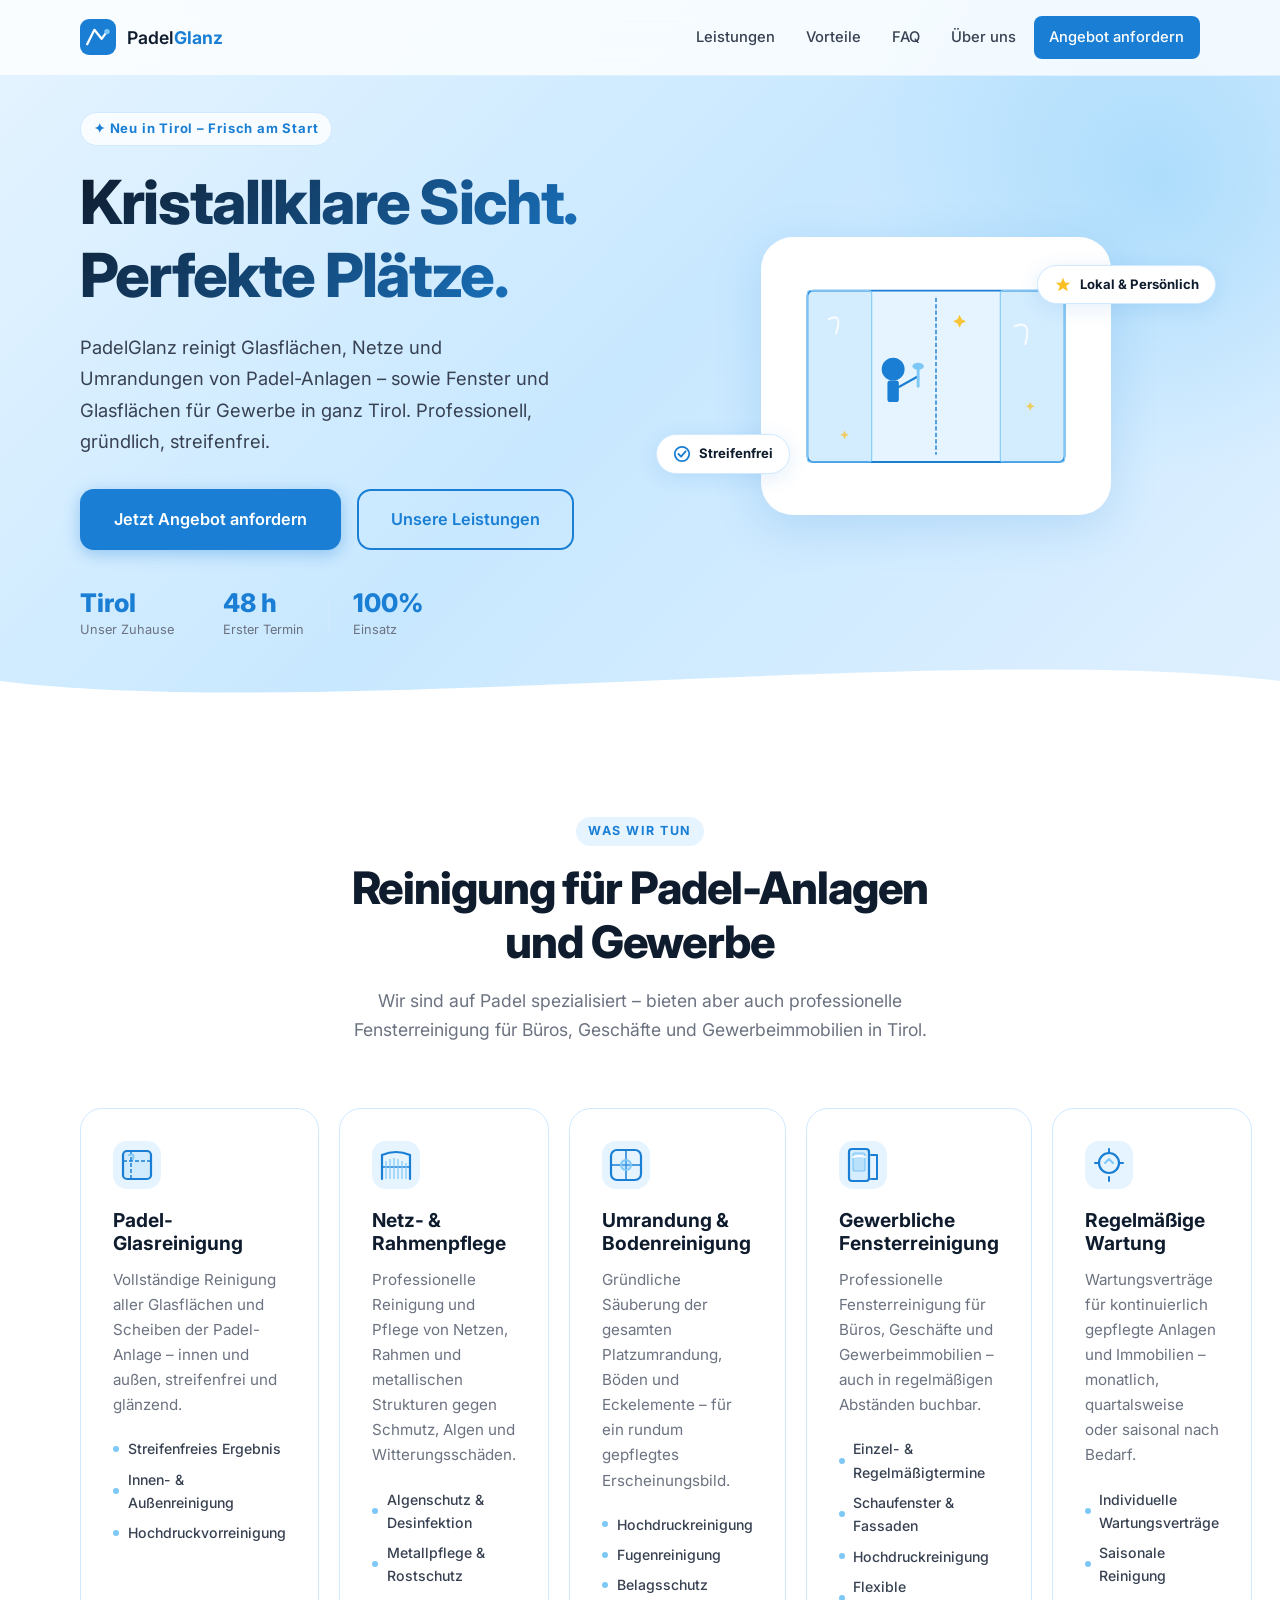
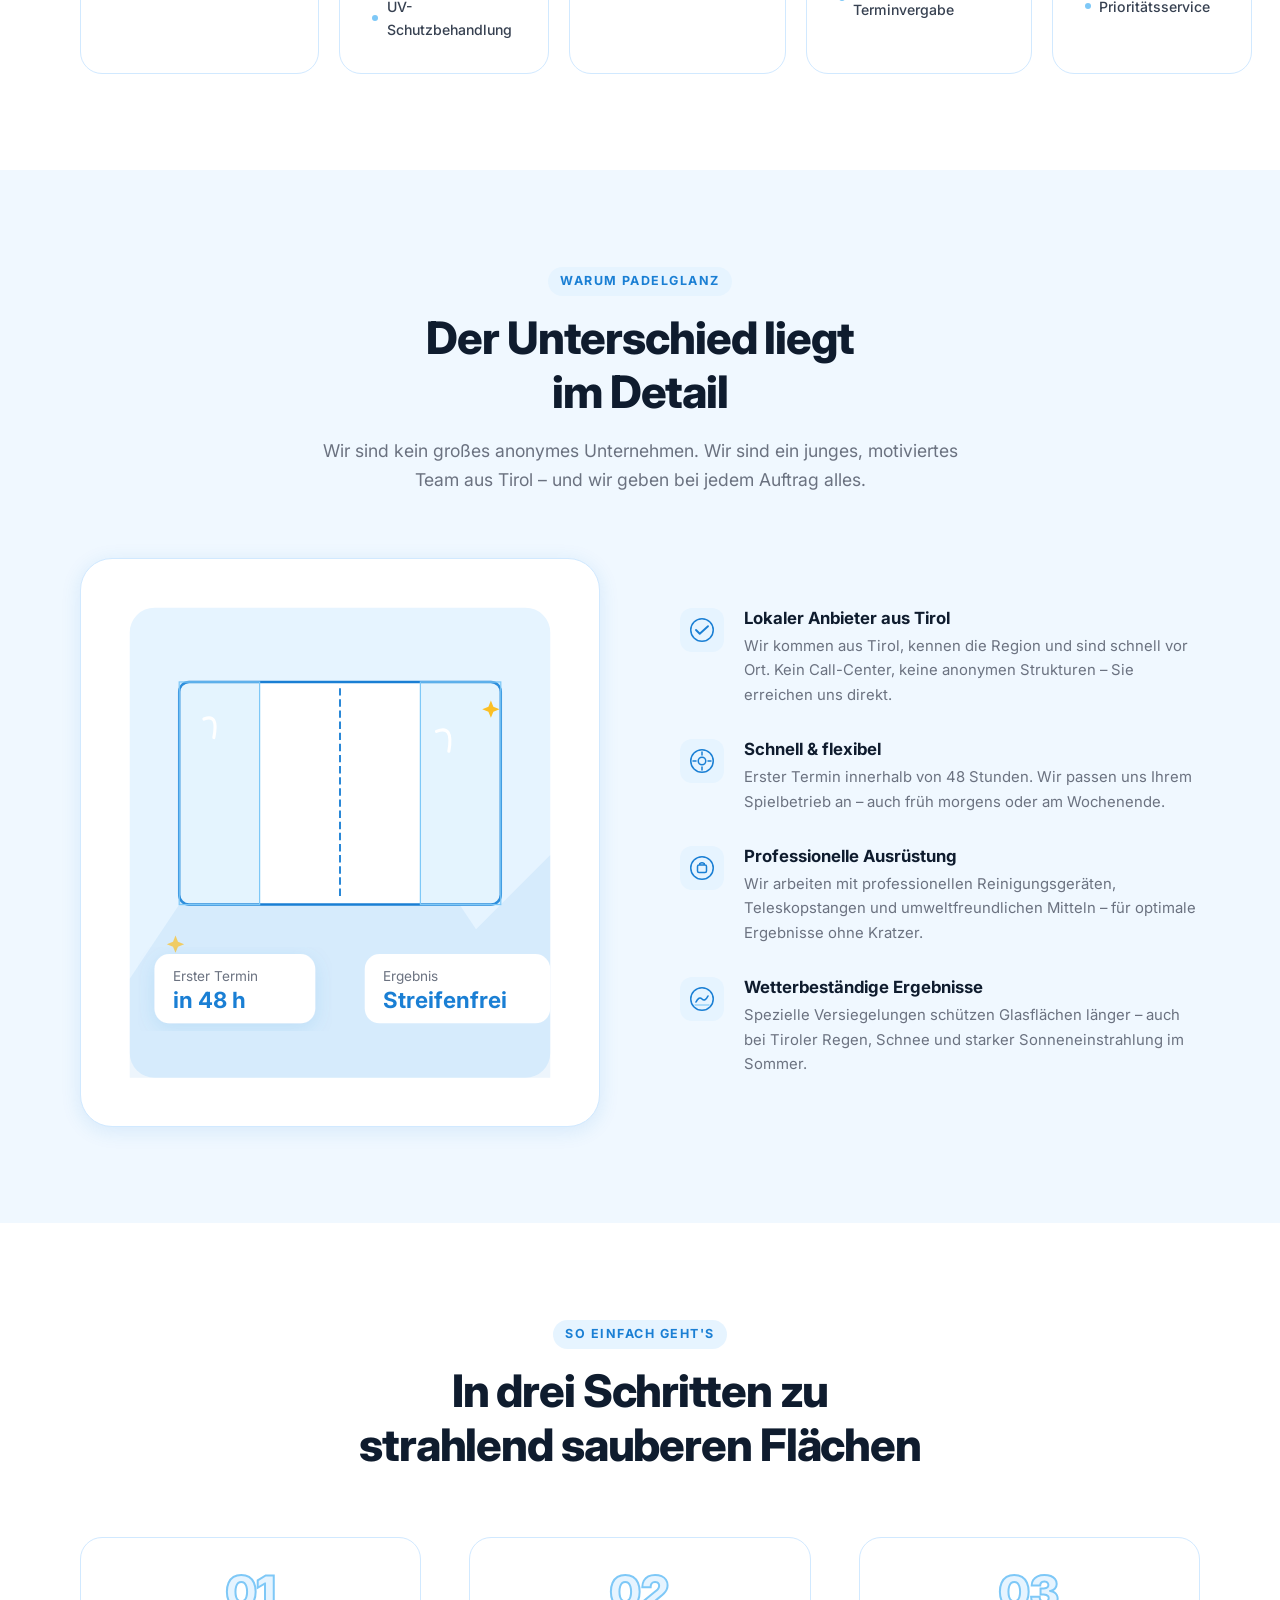
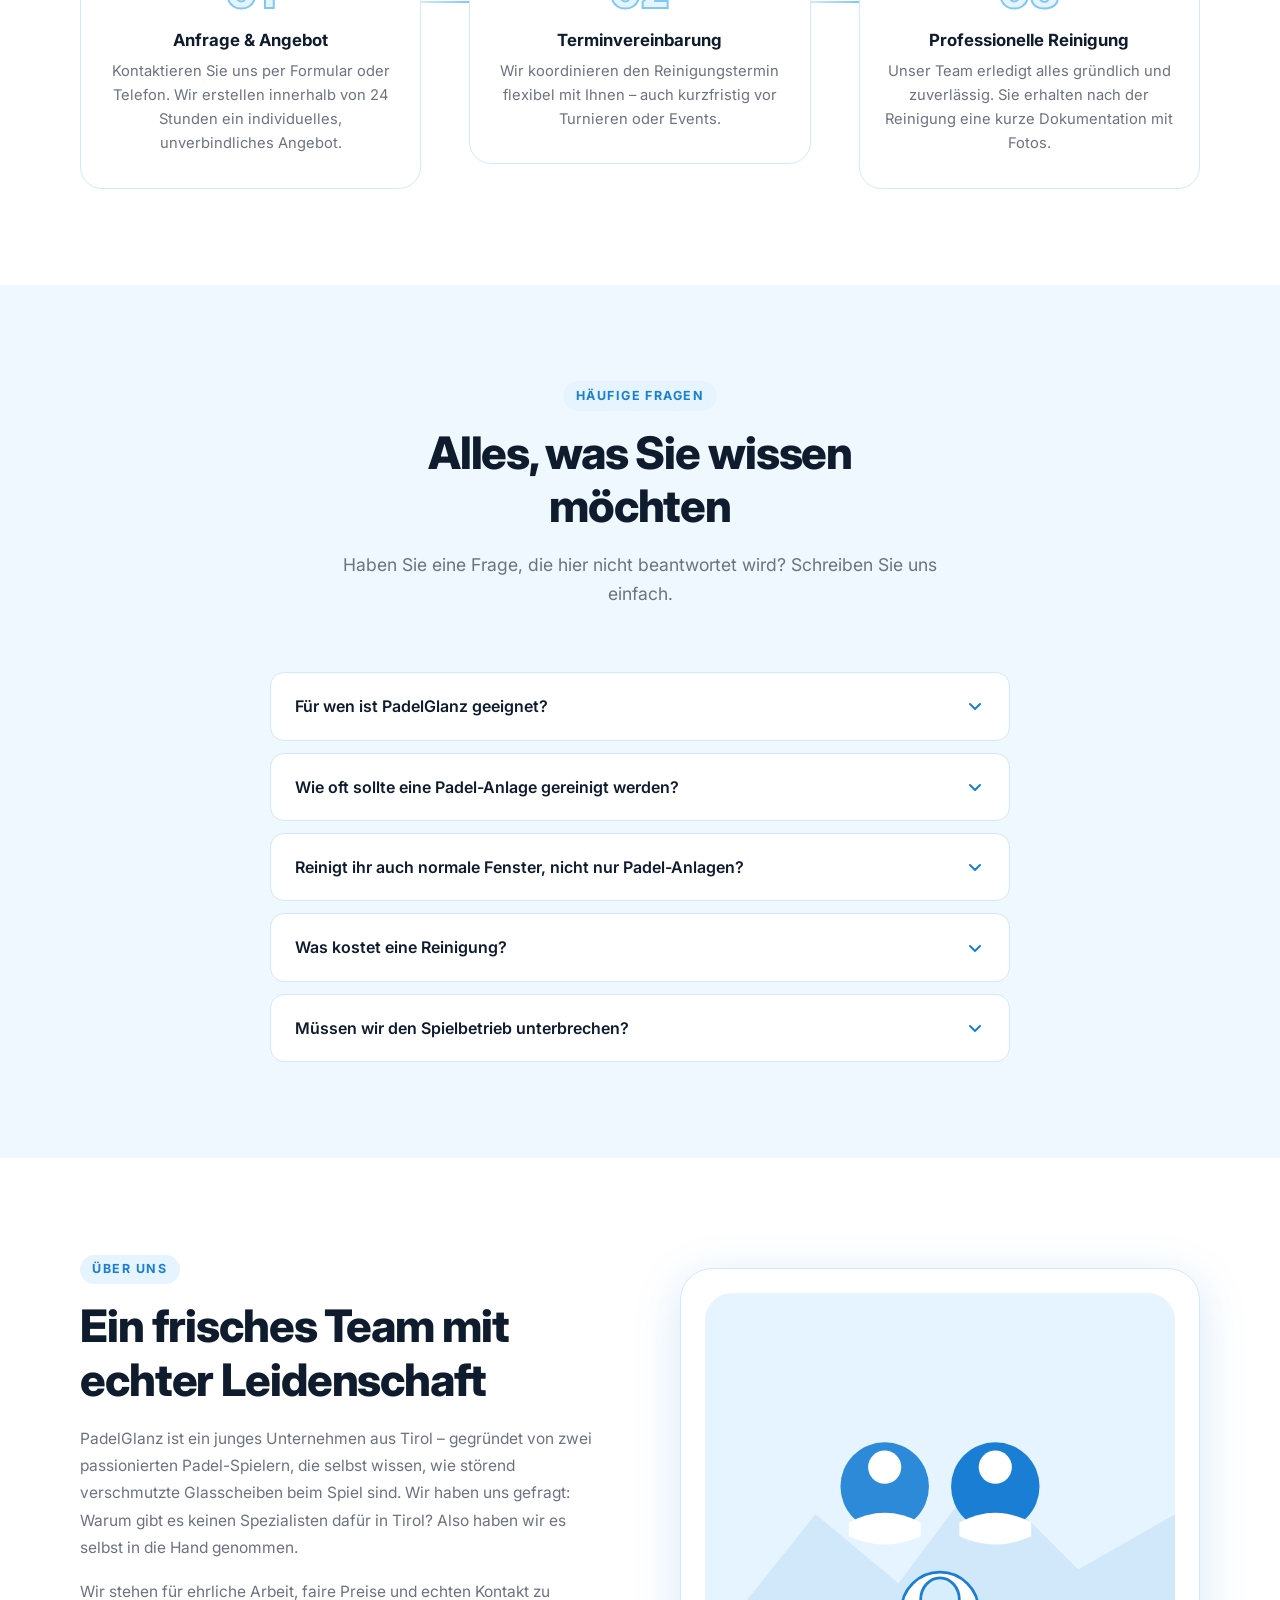
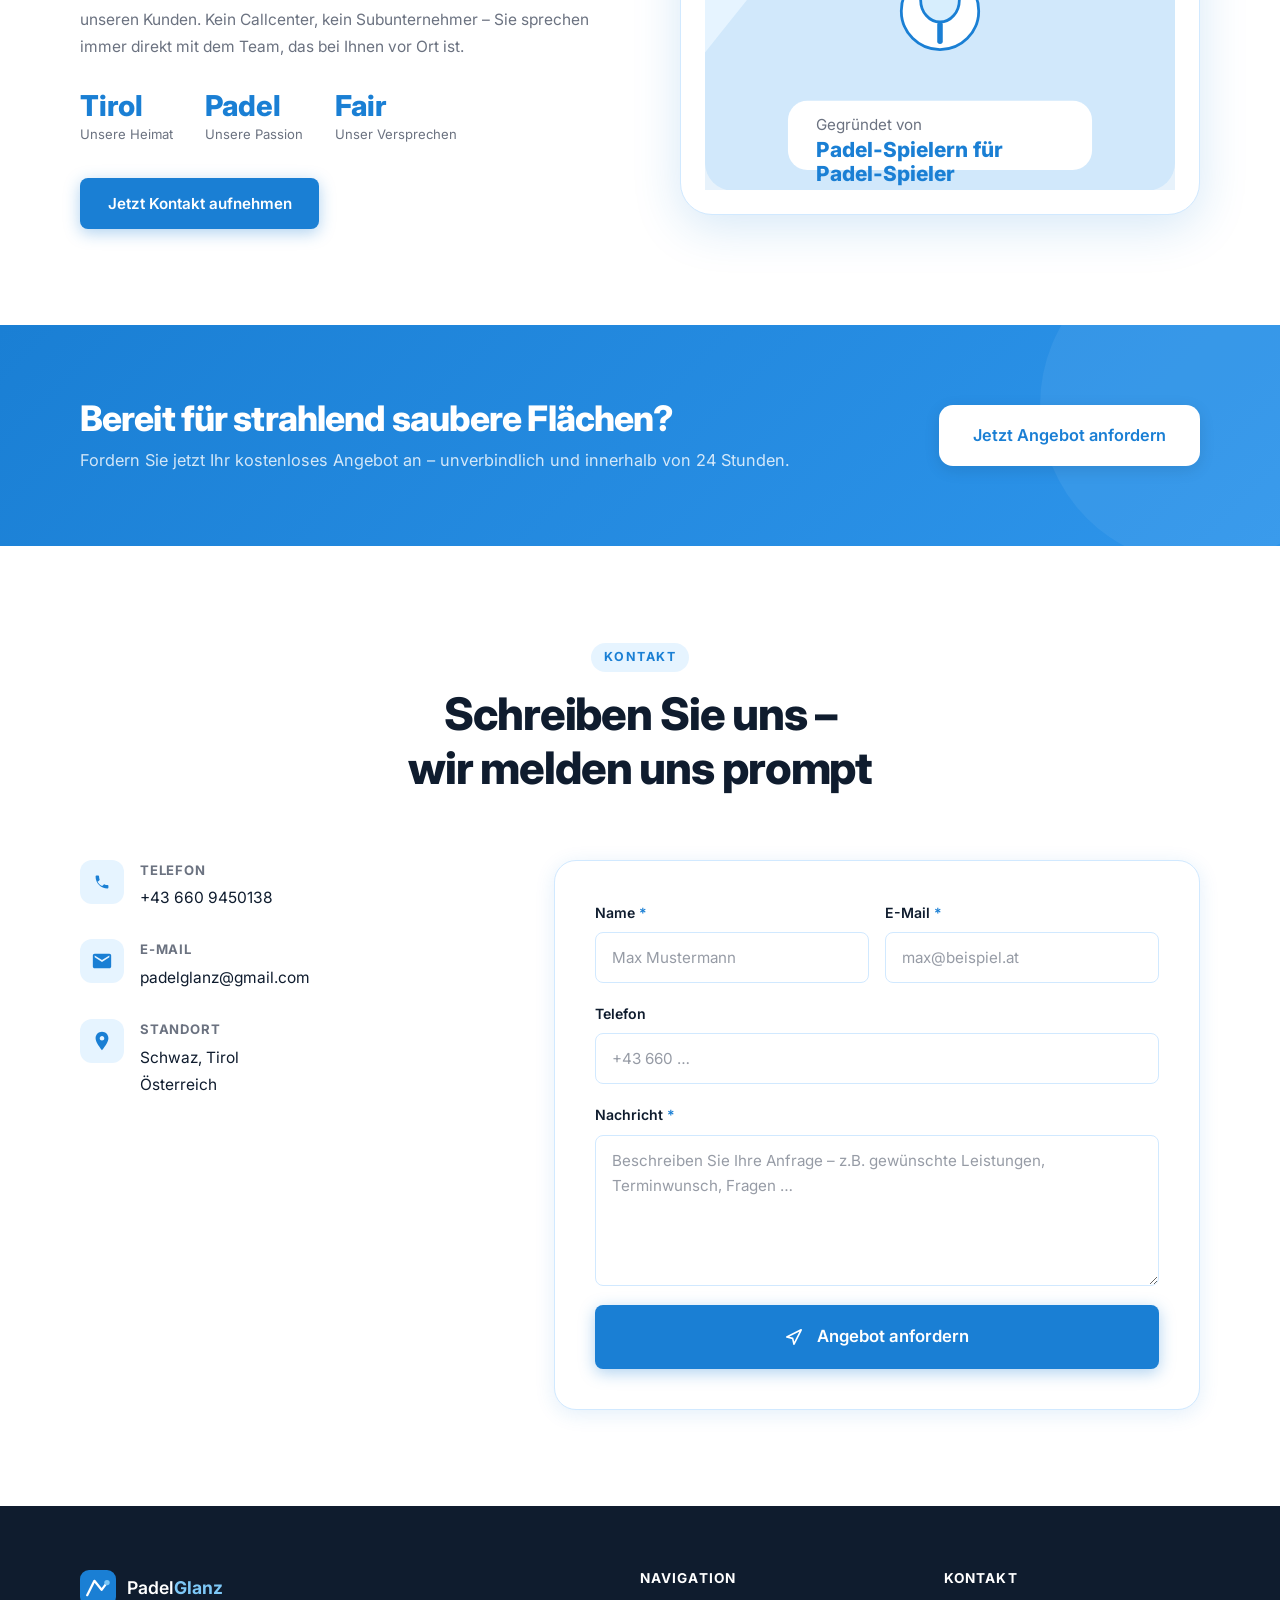
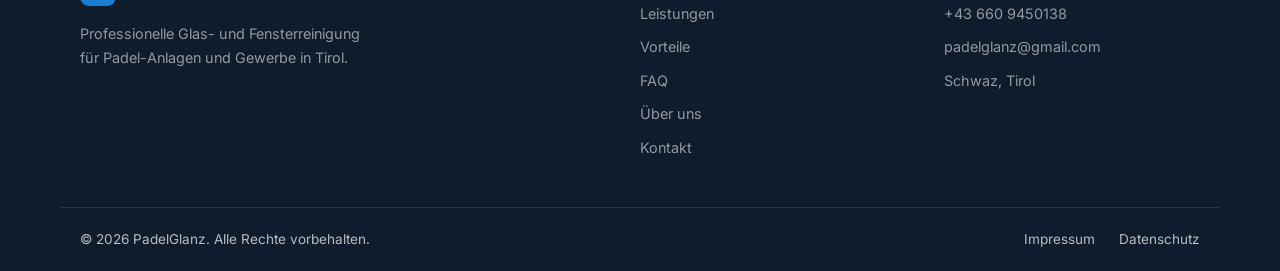
==== index.html @ 4073ceb9 "Initial commit: PadelGlanz Tirol landing page HTML, CSS and JS for the full landing page including F" ====
<!DOCTYPE html>
<html lang="de">
<head>
  <meta charset="UTF-8" />
  <meta name="viewport" content="width=device-width, initial-scale=1.0" />
  <meta name="description" content="PadelGlanz – professionelle Glas- und Fensterreinigung für Padel-Anlagen und Gewerbeimmobilien in Tirol. Schnell, gründlich, streifenfrei. Jetzt kostenloses Angebot anfordern." />
  <meta name="keywords" content="Fensterreinigung, Padel, Tirol, Glasreinigung, Padelplatz, Reinigung Innsbruck, Glasflächen" />
  <meta property="og:title" content="PadelGlanz – Glas- & Fensterreinigung für Padel-Anlagen in Tirol" />
  <meta property="og:description" content="Spezialisierte Glas- und Fensterreinigung für Padel-Anlagen und Gewerbeimmobilien in Tirol." />
  <meta property="og:type" content="website" />
  <title>PadelGlanz – Glas- & Fensterreinigung für Padel-Anlagen in Tirol</title>
  <link rel="stylesheet" href="styles.css" />
  <link rel="preconnect" href="https://fonts.googleapis.com" />
  <link rel="preconnect" href="https://fonts.gstatic.com" crossorigin />
  <style>
    @import url('https://fonts.googleapis.com/css2?family=Inter:wght@300;400;500;600;700;800&display=swap');
  </style>
</head>
<body>

  <!-- ===================== NAVIGATION ===================== -->
  <header class="navbar" id="navbar">
    <div class="container nav-inner">
      <a href="#hero" class="logo">
        <svg class="logo-icon" viewBox="0 0 40 40" fill="none" xmlns="http://www.w3.org/2000/svg" aria-hidden="true">
          <rect width="40" height="40" rx="10" fill="#1a7fd4"/>
          <path d="M8 28 L16 12 L24 22 L30 14" stroke="white" stroke-width="2.5" stroke-linecap="round" stroke-linejoin="round"/>
          <circle cx="30" cy="14" r="3" fill="#7ec8f7"/>
        </svg>
        <span>Padel<strong>Glanz</strong></span>
      </a>
      <nav class="nav-links" id="nav-links" aria-label="Hauptnavigation">
        <a href="#leistungen">Leistungen</a>
        <a href="#vorteile">Vorteile</a>
        <a href="#faq">FAQ</a>
        <a href="#ueber-uns">Über uns</a>
        <a href="#kontakt" class="btn btn-nav">Angebot anfordern</a>
      </nav>
      <button class="hamburger" id="hamburger" aria-label="Menü öffnen" aria-expanded="false">
        <span></span><span></span><span></span>
      </button>
    </div>
  </header>

  <main>

    <!-- ===================== HERO ===================== -->
    <section class="hero" id="hero">
      <div class="hero-bg-shape"></div>
      <div class="container hero-inner">
        <div class="hero-content reveal">
          <span class="badge">✦ Neu in Tirol – Frisch am Start</span>
          <h1>Kristallklare Sicht.<br/>Perfekte Plätze.</h1>
          <p class="hero-sub">
            PadelGlanz reinigt Glasflächen, Netze und Umrandungen von Padel-Anlagen –
            sowie Fenster und Glasflächen für Gewerbe in ganz Tirol.
            Professionell, gründlich, streifenfrei.
          </p>
          <div class="hero-ctas">
            <a href="#kontakt" class="btn btn-primary btn-lg">Jetzt Angebot anfordern</a>
            <a href="#leistungen" class="btn btn-ghost btn-lg">Unsere Leistungen</a>
          </div>
          <div class="hero-stats">
            <div class="stat">
              <strong>Tirol</strong>
              <span>Unser Zuhause</span>
            </div>
            <div class="stat-divider"></div>
            <div class="stat">
              <strong>48 h</strong>
              <span>Erster Termin</span>
            </div>
            <div class="stat-divider"></div>
            <div class="stat">
              <strong>100%</strong>
              <span>Einsatz</span>
            </div>
          </div>
        </div>
        <div class="hero-visual reveal reveal-right">
          <div class="hero-card">
            <div class="hero-card-inner">
              <svg viewBox="0 0 420 320" fill="none" xmlns="http://www.w3.org/2000/svg" class="hero-illustration" aria-hidden="true">
                <!-- Court outline -->
                <rect x="30" y="40" width="360" height="240" rx="8" fill="#e6f4ff" stroke="#1a7fd4" stroke-width="2.5"/>
                <!-- Glass panels -->
                <rect x="30" y="40" width="90" height="240" rx="4" fill="rgba(122,200,247,0.18)" stroke="#7ec8f7" stroke-width="1.5"/>
                <rect x="300" y="40" width="90" height="240" rx="4" fill="rgba(122,200,247,0.18)" stroke="#7ec8f7" stroke-width="1.5"/>
                <!-- Net -->
                <line x1="210" y1="50" x2="210" y2="270" stroke="#1a7fd4" stroke-width="2" stroke-dasharray="6 3"/>
                <!-- Shine effects -->
                <path d="M60 80 Q80 70 70 100" stroke="white" stroke-width="3" stroke-linecap="round" opacity="0.8"/>
                <path d="M320 90 Q345 80 335 115" stroke="white" stroke-width="3" stroke-linecap="round" opacity="0.8"/>
                <!-- Cleaner figure -->
                <circle cx="150" cy="150" r="16" fill="#1a7fd4"/>
                <rect x="142" y="166" width="16" height="30" rx="4" fill="#1a7fd4"/>
                <line x1="158" y1="175" x2="185" y2="160" stroke="#1a7fd4" stroke-width="3" stroke-linecap="round"/>
                <rect x="183" y="148" width="4" height="28" rx="2" fill="#7ec8f7"/>
                <ellipse cx="185" cy="146" rx="8" ry="5" fill="#7ec8f7"/>
                <!-- Sparkles -->
                <path d="M240 80 L243 74 L246 80 L252 83 L246 86 L243 92 L240 86 L234 83 Z" fill="#fbbf24" opacity="0.9"/>
                <path d="M340 200 L342 196 L344 200 L348 202 L344 204 L342 208 L340 204 L336 202 Z" fill="#fbbf24" opacity="0.7"/>
                <path d="M80 240 L82 236 L84 240 L88 242 L84 244 L82 248 L80 244 L76 242 Z" fill="#fbbf24" opacity="0.7"/>
              </svg>
            </div>
          </div>
          <div class="floating-badge fb-1">
            <svg viewBox="0 0 20 20" fill="none" aria-hidden="true"><path d="M10 2L12.4 7.5H18L13.5 11L15.5 17L10 13.5L4.5 17L6.5 11L2 7.5H7.6L10 2Z" fill="#fbbf24"/></svg>
            <span>Lokal &amp; Persönlich</span>
          </div>
          <div class="floating-badge fb-2">
            <svg viewBox="0 0 20 20" fill="none" aria-hidden="true"><circle cx="10" cy="10" r="8" stroke="#1a7fd4" stroke-width="2"/><path d="M6 10L9 13L14 7" stroke="#1a7fd4" stroke-width="2" stroke-linecap="round" stroke-linejoin="round"/></svg>
            <span>Streifenfrei</span>
          </div>
        </div>
      </div>
      <div class="hero-wave">
        <svg viewBox="0 0 1440 80" fill="none" preserveAspectRatio="none" xmlns="http://www.w3.org/2000/svg" aria-hidden="true">
          <path d="M0,40 C360,80 1080,0 1440,40 L1440,80 L0,80 Z" fill="white"/>
        </svg>
      </div>
    </section>

    <!-- ===================== LEISTUNGEN ===================== -->
    <section class="section" id="leistungen">
      <div class="container">
        <div class="section-header reveal">
          <span class="section-tag">Was wir tun</span>
          <h2>Reinigung für Padel-Anlagen<br/>und Gewerbe</h2>
          <p>Wir sind auf Padel spezialisiert – bieten aber auch professionelle
          Fensterreinigung für Büros, Geschäfte und Gewerbeimmobilien in Tirol.</p>
        </div>
        <div class="services-grid">

          <div class="service-card reveal">
            <div class="service-icon">
              <svg viewBox="0 0 48 48" fill="none" xmlns="http://www.w3.org/2000/svg" aria-hidden="true">
                <rect width="48" height="48" rx="14" fill="#e6f4ff"/>
                <rect x="10" y="10" width="28" height="28" rx="4" stroke="#1a7fd4" stroke-width="2.2" fill="rgba(122,200,247,0.2)"/>
                <path d="M10 20 L38 20" stroke="#1a7fd4" stroke-width="1.5" stroke-dasharray="4 2"/>
                <path d="M18 10 L18 38" stroke="#1a7fd4" stroke-width="1.5" stroke-dasharray="4 2"/>
                <path d="M16 14 Q22 12 20 18" stroke="#7ec8f7" stroke-width="2" stroke-linecap="round"/>
              </svg>
            </div>
            <h3>Padel-Glasreinigung</h3>
            <p>Vollständige Reinigung aller Glasflächen und Scheiben der Padel-Anlage –
            innen und außen, streifenfrei und glänzend.</p>
            <ul class="service-features">
              <li>Streifenfreies Ergebnis</li>
              <li>Innen- &amp; Außenreinigung</li>
              <li>Hochdruckvorreinigung</li>
            </ul>
          </div>

          <div class="service-card reveal">
            <div class="service-icon">
              <svg viewBox="0 0 48 48" fill="none" xmlns="http://www.w3.org/2000/svg" aria-hidden="true">
                <rect width="48" height="48" rx="14" fill="#e6f4ff"/>
                <path d="M10 38 L10 14 Q24 8 38 14 L38 38" stroke="#1a7fd4" stroke-width="2.2" stroke-linecap="round" fill="none"/>
                <path d="M10 26 L38 26" stroke="#1a7fd4" stroke-width="1.5"/>
                <path d="M14 26 L14 38 M18 26 L18 38 M22 26 L22 38 M26 26 L26 38 M30 26 L30 38 M34 26 L34 38" stroke="#7ec8f7" stroke-width="1.2"/>
                <path d="M14 20 L14 26 M18 18 L18 26 M22 17 L22 26 M26 18 L26 26 M30 20 L30 26 M34 22 L34 26" stroke="#7ec8f7" stroke-width="1.2"/>
              </svg>
            </div>
            <h3>Netz- &amp; Rahmenpflege</h3>
            <p>Professionelle Reinigung und Pflege von Netzen, Rahmen und metallischen
            Strukturen gegen Schmutz, Algen und Witterungsschäden.</p>
            <ul class="service-features">
              <li>Algenschutz &amp; Desinfektion</li>
              <li>Metallpflege &amp; Rostschutz</li>
              <li>UV-Schutzbehandlung</li>
            </ul>
          </div>

          <div class="service-card reveal">
            <div class="service-icon">
              <svg viewBox="0 0 48 48" fill="none" xmlns="http://www.w3.org/2000/svg" aria-hidden="true">
                <rect width="48" height="48" rx="14" fill="#e6f4ff"/>
                <rect x="9" y="9" width="30" height="30" rx="6" stroke="#1a7fd4" stroke-width="2.2" fill="none"/>
                <path d="M9 24 L39 24" stroke="#1a7fd4" stroke-width="1.5"/>
                <path d="M24 9 L24 39" stroke="#1a7fd4" stroke-width="1.5"/>
                <circle cx="24" cy="24" r="5" stroke="#7ec8f7" stroke-width="2" fill="rgba(122,200,247,0.3)"/>
              </svg>
            </div>
            <h3>Umrandung &amp; Bodenreinigung</h3>
            <p>Gründliche Säuberung der gesamten Platzumrandung, Böden und
            Eckelemente – für ein rundum gepflegtes Erscheinungsbild.</p>
            <ul class="service-features">
              <li>Hochdruckreinigung</li>
              <li>Fugenreinigung</li>
              <li>Belagsschutz</li>
            </ul>
          </div>

          <div class="service-card reveal">
            <div class="service-icon">
              <svg viewBox="0 0 48 48" fill="none" xmlns="http://www.w3.org/2000/svg" aria-hidden="true">
                <rect width="48" height="48" rx="14" fill="#e6f4ff"/>
                <rect x="10" y="8" width="20" height="32" rx="3" stroke="#1a7fd4" stroke-width="2.2" fill="rgba(122,200,247,0.15)"/>
                <rect x="14" y="12" width="12" height="18" rx="2" fill="rgba(122,200,247,0.3)" stroke="#7ec8f7" stroke-width="1.2"/>
                <path d="M14 16 Q20 14 26 16" stroke="white" stroke-width="1.8" stroke-linecap="round"/>
                <path d="M32 14 L38 14 L38 38 L32 38" stroke="#1a7fd4" stroke-width="2" stroke-linecap="round" stroke-linejoin="round" fill="none"/>
              </svg>
            </div>
            <h3>Gewerbliche Fensterreinigung</h3>
            <p>Professionelle Fensterreinigung für Büros, Geschäfte und
            Gewerbeimmobilien – auch in regelmäßigen Abständen buchbar.</p>
            <ul class="service-features">
              <li>Einzel- &amp; Regelmäßigtermine</li>
              <li>Schaufenster &amp; Fassaden</li>
              <li>Hochdruckreinigung</li>
              <li>Flexible Terminvergabe</li>
            </ul>
          </div>

          <div class="service-card reveal">
            <div class="service-icon">
              <svg viewBox="0 0 48 48" fill="none" xmlns="http://www.w3.org/2000/svg" aria-hidden="true">
                <rect width="48" height="48" rx="14" fill="#e6f4ff"/>
                <circle cx="24" cy="22" r="10" stroke="#1a7fd4" stroke-width="2.2" fill="none"/>
                <path d="M24 12 L24 8 M24 36 L24 40 M34 22 L38 22 M10 22 L14 22" stroke="#1a7fd4" stroke-width="2" stroke-linecap="round"/>
                <path d="M20 22 L24 18 L28 22" stroke="#7ec8f7" stroke-width="2" stroke-linecap="round" stroke-linejoin="round"/>
              </svg>
            </div>
            <h3>Regelmäßige Wartung</h3>
            <p>Wartungsverträge für kontinuierlich gepflegte Anlagen und Immobilien –
            monatlich, quartalsweise oder saisonal nach Bedarf.</p>
            <ul class="service-features">
              <li>Individuelle Wartungsverträge</li>
              <li>Saisonale Reinigung</li>
              <li>Prioritätsservice</li>
            </ul>
          </div>

        </div>
      </div>
    </section>

    <!-- ===================== VORTEILE ===================== -->
    <section class="section section-light" id="vorteile">
      <div class="container">
        <div class="section-header reveal">
          <span class="section-tag">Warum PadelGlanz</span>
          <h2>Der Unterschied liegt<br/>im Detail</h2>
          <p>Wir sind kein großes anonymes Unternehmen. Wir sind ein junges, motiviertes
          Team aus Tirol – und wir geben bei jedem Auftrag alles.</p>
        </div>
        <div class="benefits-layout">
          <div class="benefits-visual reveal">
            <div class="benefits-image-wrapper">
              <svg viewBox="0 0 380 420" fill="none" xmlns="http://www.w3.org/2000/svg" class="benefits-illustration" aria-hidden="true">
                <rect x="20" y="20" width="340" height="380" rx="20" fill="#e6f4ff"/>
                <!-- Mountain silhouette -->
                <path d="M20 320 L100 200 L160 260 L220 160 L300 280 L360 220 L360 400 L20 400 Z" fill="rgba(26,127,212,0.08)"/>
                <!-- Court top view -->
                <rect x="60" y="80" width="260" height="180" rx="8" fill="white" stroke="#1a7fd4" stroke-width="2"/>
                <line x1="190" y1="85" x2="190" y2="255" stroke="#1a7fd4" stroke-width="1.5" stroke-dasharray="6 3"/>
                <rect x="60" y="80" width="65" height="180" fill="rgba(122,200,247,0.2)" stroke="#7ec8f7" stroke-width="1"/>
                <rect x="255" y="80" width="65" height="180" fill="rgba(122,200,247,0.2)" stroke="#7ec8f7" stroke-width="1"/>
                <!-- Shine strokes on glass -->
                <path d="M80 110 Q92 105 88 125" stroke="white" stroke-width="2.5" stroke-linecap="round"/>
                <path d="M268 120 Q282 114 278 136" stroke="white" stroke-width="2.5" stroke-linecap="round"/>
                <!-- Stars / sparkles -->
                <path d="M310 100 L312 95 L314 100 L319 102 L314 104 L312 109 L310 104 L305 102 Z" fill="#fbbf24"/>
                <path d="M55 290 L57 285 L59 290 L64 292 L59 294 L57 299 L55 294 L50 292 Z" fill="#fbbf24" opacity="0.7"/>
                <!-- Badge overlays -->
                <rect x="40" y="300" width="130" height="56" rx="12" fill="white" filter="url(#shadow)"/>
                <text x="55" y="322" font-family="Inter,sans-serif" font-size="11" fill="#6b7280">Erster Termin</text>
                <text x="55" y="344" font-family="Inter,sans-serif" font-size="18" font-weight="700" fill="#1a7fd4">in 48 h</text>
                <rect x="210" y="300" width="150" height="56" rx="12" fill="white"/>
                <text x="225" y="322" font-family="Inter,sans-serif" font-size="11" fill="#6b7280">Ergebnis</text>
                <text x="225" y="344" font-family="Inter,sans-serif" font-size="18" font-weight="700" fill="#1a7fd4">Streifenfrei</text>
                <defs>
                  <filter id="shadow" x="-10%" y="-10%" width="120%" height="120%">
                    <feDropShadow dx="0" dy="4" stdDeviation="8" flood-color="rgba(26,127,212,0.12)"/>
                  </filter>
                </defs>
              </svg>
            </div>
          </div>
          <div class="benefits-list">
            <div class="benefit-item reveal">
              <div class="benefit-icon">
                <svg viewBox="0 0 32 32" fill="none" xmlns="http://www.w3.org/2000/svg" aria-hidden="true">
                  <circle cx="16" cy="16" r="15" stroke="#1a7fd4" stroke-width="2"/>
                  <path d="M8 16L13 21L24 11" stroke="#1a7fd4" stroke-width="2.5" stroke-linecap="round" stroke-linejoin="round"/>
                </svg>
              </div>
              <div>
                <h4>Lokaler Anbieter aus Tirol</h4>
                <p>Wir kommen aus Tirol, kennen die Region und sind schnell vor Ort.
                Kein Call-Center, keine anonymen Strukturen – Sie erreichen uns direkt.</p>
              </div>
            </div>
            <div class="benefit-item reveal">
              <div class="benefit-icon">
                <svg viewBox="0 0 32 32" fill="none" xmlns="http://www.w3.org/2000/svg" aria-hidden="true">
                  <circle cx="16" cy="16" r="15" stroke="#1a7fd4" stroke-width="2"/>
                  <circle cx="16" cy="16" r="5" fill="#e6f4ff" stroke="#1a7fd4" stroke-width="2"/>
                  <path d="M16 4 L16 8 M16 24 L16 28 M4 16 L8 16 M24 16 L28 16" stroke="#1a7fd4" stroke-width="2" stroke-linecap="round"/>
                </svg>
              </div>
              <div>
                <h4>Schnell &amp; flexibel</h4>
                <p>Erster Termin innerhalb von 48 Stunden. Wir passen uns Ihrem
                Spielbetrieb an – auch früh morgens oder am Wochenende.</p>
              </div>
            </div>
            <div class="benefit-item reveal">
              <div class="benefit-icon">
                <svg viewBox="0 0 32 32" fill="none" xmlns="http://www.w3.org/2000/svg" aria-hidden="true">
                  <circle cx="16" cy="16" r="15" stroke="#1a7fd4" stroke-width="2"/>
                  <rect x="10" y="12" width="12" height="10" rx="2" stroke="#1a7fd4" stroke-width="2" fill="none"/>
                  <path d="M13 12 L13 10 Q16 8 19 10 L19 12" stroke="#1a7fd4" stroke-width="2" fill="none"/>
                </svg>
              </div>
              <div>
                <h4>Professionelle Ausrüstung</h4>
                <p>Wir arbeiten mit professionellen Reinigungsgeräten, Teleskopstangen
                und umweltfreundlichen Mitteln – für optimale Ergebnisse ohne Kratzer.</p>
              </div>
            </div>
            <div class="benefit-item reveal">
              <div class="benefit-icon">
                <svg viewBox="0 0 32 32" fill="none" xmlns="http://www.w3.org/2000/svg" aria-hidden="true">
                  <circle cx="16" cy="16" r="15" stroke="#1a7fd4" stroke-width="2"/>
                  <path d="M8 20 Q12 12 16 16 Q20 20 24 12" stroke="#1a7fd4" stroke-width="2.2" stroke-linecap="round" fill="none"/>
                  <path d="M6 24 L26 24" stroke="#7ec8f7" stroke-width="1.5"/>
                </svg>
              </div>
              <div>
                <h4>Wetterbeständige Ergebnisse</h4>
                <p>Spezielle Versiegelungen schützen Glasflächen länger – auch bei
                Tiroler Regen, Schnee und starker Sonneneinstrahlung im Sommer.</p>
              </div>
            </div>
          </div>
        </div>
      </div>
    </section>

    <!-- ===================== PROCESS ===================== -->
    <section class="section" id="ablauf">
      <div class="container">
        <div class="section-header reveal">
          <span class="section-tag">So einfach geht's</span>
          <h2>In drei Schritten zu<br/>strahlend sauberen Flächen</h2>
        </div>
        <div class="process-steps">
          <div class="process-step reveal">
            <div class="step-number">01</div>
            <div class="step-content">
              <h4>Anfrage &amp; Angebot</h4>
              <p>Kontaktieren Sie uns per Formular oder Telefon. Wir erstellen innerhalb
              von 24 Stunden ein individuelles, unverbindliches Angebot.</p>
            </div>
          </div>
          <div class="process-connector" aria-hidden="true"></div>
          <div class="process-step reveal">
            <div class="step-number">02</div>
            <div class="step-content">
              <h4>Terminvereinbarung</h4>
              <p>Wir koordinieren den Reinigungstermin flexibel mit Ihnen –
              auch kurzfristig vor Turnieren oder Events.</p>
            </div>
          </div>
          <div class="process-connector" aria-hidden="true"></div>
          <div class="process-step reveal">
            <div class="step-number">03</div>
            <div class="step-content">
              <h4>Professionelle Reinigung</h4>
              <p>Unser Team erledigt alles gründlich und zuverlässig. Sie erhalten
              nach der Reinigung eine kurze Dokumentation mit Fotos.</p>
            </div>
          </div>
        </div>
      </div>
    </section>

    <!-- ===================== FAQ ===================== -->
    <section class="section section-light" id="faq">
      <div class="container">
        <div class="section-header reveal">
          <span class="section-tag">Häufige Fragen</span>
          <h2>Alles, was Sie wissen<br/>möchten</h2>
          <p>Haben Sie eine Frage, die hier nicht beantwortet wird? Schreiben Sie uns einfach.</p>
        </div>
        <div class="faq-list reveal">

          <div class="faq-item">
            <button class="faq-question" aria-expanded="false">
              <span>Für wen ist PadelGlanz geeignet?</span>
              <svg class="faq-icon" viewBox="0 0 20 20" fill="none" aria-hidden="true">
                <path d="M5 8L10 13L15 8" stroke="#1a7fd4" stroke-width="2" stroke-linecap="round" stroke-linejoin="round"/>
              </svg>
            </button>
            <div class="faq-answer">
              <p>Wir arbeiten für Betreiber von Padel-Anlagen jeder Größe – vom kleinen
              Club mit zwei Courts bis zur großen Mehrhallen-Anlage. Zusätzlich bieten wir
              gewerbliche Fensterreinigung für Büros, Praxen, Geschäfte und
              Gewerbeimmobilien in ganz Tirol.</p>
            </div>
          </div>

          <div class="faq-item">
            <button class="faq-question" aria-expanded="false">
              <span>Wie oft sollte eine Padel-Anlage gereinigt werden?</span>
              <svg class="faq-icon" viewBox="0 0 20 20" fill="none" aria-hidden="true">
                <path d="M5 8L10 13L15 8" stroke="#1a7fd4" stroke-width="2" stroke-linecap="round" stroke-linejoin="round"/>
              </svg>
            </button>
            <div class="faq-answer">
              <p>Das hängt von der Nutzungsintensität und Witterung ab. Als Richtwert
              empfehlen wir bei stark genutzten Anlagen eine monatliche Reinigung,
              bei saisonalem Betrieb mindestens einmal pro Quartal. Wir beraten Sie
              gerne individuell und erstellen einen passenden Wartungsplan.</p>
            </div>
          </div>

          <div class="faq-item">
            <button class="faq-question" aria-expanded="false">
              <span>Reinigt ihr auch normale Fenster, nicht nur Padel-Anlagen?</span>
              <svg class="faq-icon" viewBox="0 0 20 20" fill="none" aria-hidden="true">
                <path d="M5 8L10 13L15 8" stroke="#1a7fd4" stroke-width="2" stroke-linecap="round" stroke-linejoin="round"/>
              </svg>
            </button>
            <div class="faq-answer">
              <p>Ja. Auch wenn Padel unser Herzstück ist, bieten wir professionelle
              Fensterreinigung für Gewerbeimmobilien an – Schaufenster, Bürofassaden,
              Praxisfenster und mehr. Einfach anfragen, wir schauen uns Ihr Objekt
              gerne an.</p>
            </div>
          </div>

          <div class="faq-item">
            <button class="faq-question" aria-expanded="false">
              <span>Was kostet eine Reinigung?</span>
              <svg class="faq-icon" viewBox="0 0 20 20" fill="none" aria-hidden="true">
                <path d="M5 8L10 13L15 8" stroke="#1a7fd4" stroke-width="2" stroke-linecap="round" stroke-linejoin="round"/>
              </svg>
            </button>
            <div class="faq-answer">
              <p>Der Preis hängt von Umfang, Anzahl der Courts und gewünschten Leistungen
              ab. Wir erstellen immer ein individuelles Angebot – transparent, fair und
              ohne versteckte Kosten. Einfach anfragen und innerhalb von 24 Stunden
              erhalten Sie eine unverbindliche Kalkulation.</p>
            </div>
          </div>

          <div class="faq-item">
            <button class="faq-question" aria-expanded="false">
              <span>Müssen wir den Spielbetrieb unterbrechen?</span>
              <svg class="faq-icon" viewBox="0 0 20 20" fill="none" aria-hidden="true">
                <path d="M5 8L10 13L15 8" stroke="#1a7fd4" stroke-width="2" stroke-linecap="round" stroke-linejoin="round"/>
              </svg>
            </button>
            <div class="faq-answer">
              <p>Wir planen die Reinigung so, dass Ihr Betrieb so wenig wie möglich
              gestört wird. Auf Wunsch kommen wir früh morgens, abends oder am
              Wochenende. Die Trockenzeit nach der Reinigung beträgt in der Regel
              unter einer Stunde.</p>
            </div>
          </div>

        </div>
      </div>
    </section>

    <!-- ===================== ÜBER UNS ===================== -->
    <section class="section" id="ueber-uns">
      <div class="container">
        <div class="about-layout">
          <div class="about-content reveal">
            <span class="section-tag">Über uns</span>
            <h2>Ein frisches Team mit<br/>echter Leidenschaft</h2>
            <p>PadelGlanz ist ein junges Unternehmen aus Tirol – gegründet von zwei
            passionierten Padel-Spielern, die selbst wissen, wie störend verschmutzte
            Glasscheiben beim Spiel sind. Wir haben uns gefragt: Warum gibt es keinen
            Spezialisten dafür in Tirol? Also haben wir es selbst in die Hand genommen.</p>
            <p>Wir stehen für ehrliche Arbeit, faire Preise und echten Kontakt zu unseren
            Kunden. Kein Callcenter, kein Subunternehmer – Sie sprechen immer direkt mit
            dem Team, das bei Ihnen vor Ort ist.</p>
            <div class="about-highlights">
              <div class="highlight">
                <strong>Tirol</strong>
                <span>Unsere Heimat</span>
              </div>
              <div class="highlight">
                <strong>Padel</strong>
                <span>Unsere Passion</span>
              </div>
              <div class="highlight">
                <strong>Fair</strong>
                <span>Unser Versprechen</span>
              </div>
            </div>
            <a href="#kontakt" class="btn btn-primary">Jetzt Kontakt aufnehmen</a>
          </div>
          <div class="about-visual reveal reveal-right">
            <div class="about-card">
              <svg viewBox="0 0 340 360" fill="none" xmlns="http://www.w3.org/2000/svg" class="about-illustration" aria-hidden="true">
                <rect width="340" height="360" rx="20" fill="#e6f4ff"/>
                <!-- Mountains -->
                <path d="M0 260 L80 160 L140 210 L200 130 L270 200 L340 160 L340 360 L0 360 Z" fill="rgba(26,127,212,0.1)"/>
                <!-- Team icons (two founders) -->
                <circle cx="130" cy="140" r="32" fill="#1a7fd4" opacity="0.9"/>
                <circle cx="130" cy="126" r="12" fill="white"/>
                <path d="M104 166 Q130 152 156 166 L156 176 Q130 188 104 176 Z" fill="white"/>
                <circle cx="210" cy="140" r="32" fill="#1a7fd4"/>
                <circle cx="210" cy="126" r="12" fill="white"/>
                <path d="M184 166 Q210 152 236 166 L236 176 Q210 188 184 176 Z" fill="white"/>
                <!-- Padel racket icon -->
                <circle cx="170" cy="230" r="28" fill="white" stroke="#1a7fd4" stroke-width="2"/>
                <ellipse cx="170" cy="222" rx="14" ry="16" stroke="#1a7fd4" stroke-width="2" fill="rgba(122,200,247,0.3)"/>
                <rect x="168" y="238" width="4" height="16" rx="2" fill="#1a7fd4"/>
                <!-- Badge -->
                <rect x="60" y="295" width="220" height="50" rx="14" fill="white"/>
                <text x="80" y="316" font-family="Inter,sans-serif" font-size="11" fill="#6b7280">Gegründet von</text>
                <text x="80" y="336" font-family="Inter,sans-serif" font-size="15" font-weight="800" fill="#1a7fd4">Padel-Spielern für</text>
                <text x="80" y="353" font-family="Inter,sans-serif" font-size="15" font-weight="800" fill="#1a7fd4">Padel-Spieler</text>
              </svg>
            </div>
          </div>
        </div>
      </div>
    </section>

    <!-- ===================== CTA BAND ===================== -->
    <section class="cta-band reveal">
      <div class="container cta-inner">
        <div>
          <h2>Bereit für strahlend saubere Flächen?</h2>
          <p>Fordern Sie jetzt Ihr kostenloses Angebot an – unverbindlich und innerhalb von 24 Stunden.</p>
        </div>
        <a href="#kontakt" class="btn btn-white btn-lg">Jetzt Angebot anfordern</a>
      </div>
    </section>

    <!-- ===================== KONTAKT ===================== -->
    <section class="section" id="kontakt">
      <div class="container">
        <div class="section-header reveal">
          <span class="section-tag">Kontakt</span>
          <h2>Schreiben Sie uns –<br/>wir melden uns prompt</h2>
        </div>
        <div class="contact-layout">
          <div class="contact-info reveal">
            <div class="contact-item">
              <div class="contact-icon">
                <svg viewBox="0 0 24 24" fill="none" xmlns="http://www.w3.org/2000/svg" aria-hidden="true">
                  <path d="M6.6 10.8C7.8 13.2 9.8 15.2 12.2 16.4L14 14.6C14.2 14.4 14.6 14.4 14.8 14.6C15.8 15 16.8 15.2 18 15.2C18.6 15.2 19 15.6 19 16.2V18C19 18.6 18.6 19 18 19C10.8 19 5 13.2 5 6C5 5.4 5.4 5 6 5H7.8C8.4 5 8.8 5.4 8.8 6C8.8 7.2 9 8.2 9.4 9.2C9.6 9.4 9.4 9.8 9.2 10L7.4 11.8C7.4 11.6 6.6 10.8 6.6 10.8Z" fill="#1a7fd4"/>
                </svg>
              </div>
              <div>
                <strong>Telefon</strong>
                <a href="tel:+436609450138">+43 660 9450138</a>
              </div>
            </div>
            <div class="contact-item">
              <div class="contact-icon">
                <svg viewBox="0 0 24 24" fill="none" xmlns="http://www.w3.org/2000/svg" aria-hidden="true">
                  <path d="M20 4H4C2.9 4 2 4.9 2 6V18C2 19.1 2.9 20 4 20H20C21.1 20 22 19.1 22 18V6C22 4.9 21.1 4 20 4ZM20 8L12 13L4 8V6L12 11L20 6V8Z" fill="#1a7fd4"/>
                </svg>
              </div>
              <div>
                <strong>E-Mail</strong>
                <a href="mailto:padelglanz@gmail.com">padelglanz@gmail.com</a>
              </div>
            </div>
            <div class="contact-item">
              <div class="contact-icon">
                <svg viewBox="0 0 24 24" fill="none" xmlns="http://www.w3.org/2000/svg" aria-hidden="true">
                  <path d="M12 2C8.1 2 5 5.1 5 9C5 14.2 12 22 12 22C12 22 19 14.2 19 9C19 5.1 15.9 2 12 2ZM12 11.5C10.6 11.5 9.5 10.4 9.5 9C9.5 7.6 10.6 6.5 12 6.5C13.4 6.5 14.5 7.6 14.5 9C14.5 10.4 13.4 11.5 12 11.5Z" fill="#1a7fd4"/>
                </svg>
              </div>
              <div>
                <strong>Standort</strong>
                <span>Schwaz, Tirol<br/>Österreich</span>
              </div>
            </div>
          </div>
          <form class="contact-form reveal" id="contact-form"
                action="https://formspree.io/f/mwvazzwv" method="POST" novalidate>
            <div class="form-row">
              <div class="form-group">
                <label for="name">Name <span aria-hidden="true">*</span></label>
                <input type="text" id="name" name="name" placeholder="Max Mustermann" required autocomplete="name"/>
              </div>
              <div class="form-group">
                <label for="email">E-Mail <span aria-hidden="true">*</span></label>
                <input type="email" id="email" name="email" placeholder="max@beispiel.at" required autocomplete="email"/>
              </div>
            </div>
            <div class="form-group">
              <label for="telefon">Telefon</label>
              <input type="tel" id="telefon" name="telefon" placeholder="+43 660 …" autocomplete="tel"/>
            </div>
            <div class="form-group">
              <label for="message">Nachricht <span aria-hidden="true">*</span></label>
              <textarea id="message" name="message" rows="5" placeholder="Beschreiben Sie Ihre Anfrage – z.B. gewünschte Leistungen, Terminwunsch, Fragen …" required></textarea>
            </div>
            <button type="submit" class="btn btn-primary btn-block" id="submit-btn">
              <svg viewBox="0 0 20 20" fill="none" xmlns="http://www.w3.org/2000/svg" aria-hidden="true" style="width:18px;height:18px;vertical-align:middle;margin-right:8px;">
                <path d="M2 10L18 2L10 18L8.5 11.5L2 10Z" stroke="white" stroke-width="1.8" stroke-linejoin="round" fill="none"/>
              </svg>
              Angebot anfordern
            </button>
            <div class="form-success" id="form-success" role="alert" aria-live="polite">
              Danke! Wir melden uns bald bei Ihnen.
            </div>
          </form>
        </div>
      </div>
    </section>

  </main>

  <!-- ===================== FOOTER ===================== -->
  <footer class="footer">
    <div class="container footer-inner">
      <div class="footer-brand">
        <a href="#hero" class="logo logo-light">
          <svg class="logo-icon" viewBox="0 0 40 40" fill="none" xmlns="http://www.w3.org/2000/svg" aria-hidden="true">
            <rect width="40" height="40" rx="10" fill="#1a7fd4"/>
            <path d="M8 28 L16 12 L24 22 L30 14" stroke="white" stroke-width="2.5" stroke-linecap="round" stroke-linejoin="round"/>
            <circle cx="30" cy="14" r="3" fill="#7ec8f7"/>
          </svg>
          <span>Padel<strong>Glanz</strong></span>
        </a>
        <p>Professionelle Glas- und Fensterreinigung<br/>für Padel-Anlagen und Gewerbe in Tirol.</p>
      </div>
      <div class="footer-links">
        <h5>Navigation</h5>
        <a href="#leistungen">Leistungen</a>
        <a href="#vorteile">Vorteile</a>
        <a href="#faq">FAQ</a>
        <a href="#ueber-uns">Über uns</a>
        <a href="#kontakt">Kontakt</a>
      </div>
      <div class="footer-links">
        <h5>Kontakt</h5>
        <a href="tel:+436609450138">+43 660 9450138</a>
        <a href="mailto:padelglanz@gmail.com">padelglanz@gmail.com</a>
        <span>Schwaz, Tirol</span>
      </div>
    </div>
    <div class="footer-bottom">
      <div class="container">
        <span>© 2026 PadelGlanz. Alle Rechte vorbehalten.</span>
        <div class="footer-legal">
          <a href="#">Impressum</a>
          <a href="#">Datenschutz</a>
        </div>
      </div>
    </div>
  </footer>

  <script src="script.js"></script>
</body>
</html>
---- styles.css ----
/* =============================================================
   ClearView Tirol – Haupt-Stylesheet
   Mobile-first, BEM-ähnliche Struktur, CSS Custom Properties
   ============================================================= */

/* ---------- Custom Properties ---------- */
:root {
  --blue-deep:    #1a7fd4;
  --blue-mid:     #2e95eb;
  --blue-light:   #7ec8f7;
  --blue-pale:    #e6f4ff;
  --blue-xpale:   #f0f8ff;
  --white:        #ffffff;
  --text-dark:    #0f1c2e;
  --text-mid:     #374151;
  --text-muted:   #6b7280;
  --border:       #d1e9ff;
  --yellow:       #fbbf24;
  --shadow-sm:    0 1px 4px rgba(26,127,212,.08);
  --shadow-md:    0 4px 20px rgba(26,127,212,.12);
  --shadow-lg:    0 12px 48px rgba(26,127,212,.18);
  --radius-sm:    8px;
  --radius-md:    14px;
  --radius-lg:    22px;
  --radius-xl:    32px;
  --transition:   0.28s cubic-bezier(0.4, 0, 0.2, 1);
  --max-w:        1160px;
}

/* ---------- Reset & Base ---------- */
*, *::before, *::after { box-sizing: border-box; margin: 0; padding: 0; }

html {
  scroll-behavior: smooth;
  -webkit-text-size-adjust: 100%;
}

body {
  font-family: 'Inter', -apple-system, BlinkMacSystemFont, 'Segoe UI', sans-serif;
  font-size: 1rem;
  line-height: 1.65;
  color: var(--text-mid);
  background: var(--white);
  -webkit-font-smoothing: antialiased;
  overflow-x: hidden;
}

img, svg { display: block; max-width: 100%; }
a { color: inherit; text-decoration: none; }
ul { list-style: none; }
button { cursor: pointer; font: inherit; }

/* ---------- Typography ---------- */
h1, h2, h3, h4, h5 {
  color: var(--text-dark);
  line-height: 1.2;
  font-weight: 700;
}

h1 { font-size: clamp(2.2rem, 5vw, 3.8rem); font-weight: 800; letter-spacing: -0.03em; }
h2 { font-size: clamp(1.8rem, 3.5vw, 2.8rem); font-weight: 800; letter-spacing: -0.025em; }
h3 { font-size: 1.2rem; font-weight: 700; }
h4 { font-size: 1.05rem; font-weight: 700; }

p { color: var(--text-mid); }
em { font-style: italic; color: var(--blue-deep); }

/* ---------- Layout Helpers ---------- */
.container {
  width: 100%;
  max-width: var(--max-w);
  margin-inline: auto;
  padding-inline: 1.25rem;
}

.section {
  padding-block: 6rem;
}

.section-light {
  background: var(--blue-xpale);
}

.section-header {
  text-align: center;
  max-width: 640px;
  margin-inline: auto;
  margin-bottom: 4rem;
}

.section-header p {
  margin-top: 1rem;
  font-size: 1.1rem;
  color: var(--text-muted);
}

.section-tag {
  display: inline-block;
  font-size: 0.78rem;
  font-weight: 700;
  letter-spacing: 0.12em;
  text-transform: uppercase;
  color: var(--blue-deep);
  background: var(--blue-pale);
  padding: 0.35em 1em;
  border-radius: 100px;
  margin-bottom: 1rem;
}

/* ---------- Buttons ---------- */
.btn {
  display: inline-flex;
  align-items: center;
  justify-content: center;
  gap: 0.4rem;
  padding: 0.7rem 1.6rem;
  border-radius: var(--radius-sm);
  font-weight: 600;
  font-size: 0.95rem;
  border: 2px solid transparent;
  transition: background var(--transition), color var(--transition),
              border-color var(--transition), transform var(--transition),
              box-shadow var(--transition);
  white-space: nowrap;
  position: relative;
  overflow: hidden;
}

.btn::after {
  content: '';
  position: absolute;
  inset: 0;
  background: rgba(255,255,255,0.12);
  opacity: 0;
  transition: opacity var(--transition);
}

.btn:hover::after { opacity: 1; }
.btn:active { transform: translateY(1px); }

.btn-primary {
  background: var(--blue-deep);
  color: var(--white);
  box-shadow: 0 4px 16px rgba(26,127,212,.35);
}
.btn-primary:hover {
  background: var(--blue-mid);
  box-shadow: 0 6px 24px rgba(26,127,212,.45);
  transform: translateY(-2px);
}

.btn-ghost {
  background: transparent;
  color: var(--blue-deep);
  border-color: var(--blue-deep);
}
.btn-ghost:hover {
  background: var(--blue-pale);
  transform: translateY(-2px);
}

.btn-white {
  background: var(--white);
  color: var(--blue-deep);
  box-shadow: 0 4px 16px rgba(0,0,0,.1);
}
.btn-white:hover {
  background: var(--blue-pale);
  transform: translateY(-2px);
  box-shadow: 0 8px 28px rgba(0,0,0,.15);
}

.btn-nav {
  background: var(--blue-deep);
  color: var(--white) !important;
  padding: 0.55rem 1.2rem;
  font-size: 0.88rem;
}
.btn-nav:hover { background: var(--blue-mid); transform: translateY(-1px); }

.btn-lg {
  padding: 0.95rem 2rem;
  font-size: 1.02rem;
  border-radius: var(--radius-md);
}

.btn-block {
  width: 100%;
  padding: 1rem;
  font-size: 1.05rem;
}

/* ---------- Navbar ---------- */
.navbar {
  position: fixed;
  top: 0;
  left: 0;
  right: 0;
  z-index: 1000;
  padding-block: 1rem;
  background: rgba(255,255,255,0.8);
  backdrop-filter: blur(14px);
  -webkit-backdrop-filter: blur(14px);
  border-bottom: 1px solid rgba(209,233,255,0.6);
  transition: box-shadow var(--transition), padding var(--transition);
}

.navbar.scrolled {
  padding-block: 0.65rem;
  box-shadow: var(--shadow-md);
}

.nav-inner {
  display: flex;
  align-items: center;
  justify-content: space-between;
  gap: 1.5rem;
}

.logo {
  display: flex;
  align-items: center;
  gap: 0.7rem;
  font-size: 1.1rem;
  font-weight: 600;
  color: var(--text-dark);
  flex-shrink: 0;
}
.logo strong { color: var(--blue-deep); }
.logo-icon { width: 36px; height: 36px; }

.nav-links {
  display: flex;
  align-items: center;
  gap: 0.25rem;
}

.nav-links a {
  padding: 0.45rem 0.85rem;
  border-radius: var(--radius-sm);
  font-size: 0.92rem;
  font-weight: 500;
  color: var(--text-mid);
  transition: background var(--transition), color var(--transition);
}
.nav-links a:not(.btn-nav):hover {
  background: var(--blue-pale);
  color: var(--blue-deep);
}

.hamburger {
  display: none;
  flex-direction: column;
  gap: 5px;
  background: none;
  border: none;
  padding: 0.35rem;
  border-radius: var(--radius-sm);
}
.hamburger span {
  display: block;
  width: 24px;
  height: 2px;
  background: var(--text-dark);
  border-radius: 2px;
  transition: transform var(--transition), opacity var(--transition);
}
.hamburger.open span:nth-child(1) { transform: translateY(7px) rotate(45deg); }
.hamburger.open span:nth-child(2) { opacity: 0; }
.hamburger.open span:nth-child(3) { transform: translateY(-7px) rotate(-45deg); }

/* ---------- Hero ---------- */
.hero {
  position: relative;
  background: linear-gradient(135deg, var(--blue-pale) 0%, #c8e8ff 50%, #dff0ff 100%);
  padding-top: 7rem;
  padding-bottom: 5rem;
  overflow: hidden;
}

.hero-bg-shape {
  position: absolute;
  top: -120px;
  right: -180px;
  width: 600px;
  height: 600px;
  border-radius: 50%;
  background: radial-gradient(circle, rgba(122,200,247,0.4) 0%, transparent 70%);
  pointer-events: none;
}

.hero-inner {
  display: grid;
  grid-template-columns: 1fr 1fr;
  gap: 4rem;
  align-items: center;
}

.badge {
  display: inline-flex;
  align-items: center;
  gap: 0.5rem;
  font-size: 0.82rem;
  font-weight: 700;
  letter-spacing: 0.06em;
  color: var(--blue-deep);
  background: rgba(255,255,255,0.8);
  border: 1px solid var(--border);
  padding: 0.4em 1em;
  border-radius: 100px;
  margin-bottom: 1.25rem;
  backdrop-filter: blur(8px);
}

.hero-content h1 {
  margin-bottom: 1.25rem;
  background: linear-gradient(135deg, var(--text-dark) 0%, var(--blue-deep) 100%);
  -webkit-background-clip: text;
  -webkit-text-fill-color: transparent;
  background-clip: text;
}

.hero-sub {
  font-size: 1.15rem;
  color: var(--text-mid);
  max-width: 480px;
  margin-bottom: 2rem;
  line-height: 1.7;
}

.hero-ctas {
  display: flex;
  gap: 1rem;
  flex-wrap: wrap;
  margin-bottom: 2.5rem;
}

.hero-stats {
  display: flex;
  align-items: center;
  gap: 1.5rem;
}

.stat {
  display: flex;
  flex-direction: column;
}
.stat strong {
  font-size: 1.6rem;
  font-weight: 800;
  color: var(--blue-deep);
  line-height: 1;
}
.stat span {
  font-size: 0.8rem;
  color: var(--text-muted);
  margin-top: 0.2rem;
}

.stat-divider {
  width: 1px;
  height: 40px;
  background: var(--border);
  flex-shrink: 0;
}

/* Hero visual */
.hero-visual {
  position: relative;
  display: flex;
  justify-content: center;
}

.hero-card {
  position: relative;
  background: var(--white);
  border-radius: var(--radius-xl);
  padding: 1.5rem;
  box-shadow: var(--shadow-lg);
  border: 1px solid rgba(255,255,255,0.8);
}

.hero-card-inner {
  border-radius: var(--radius-lg);
  overflow: hidden;
}

.hero-illustration { width: 100%; max-width: 420px; }

.floating-badge {
  position: absolute;
  display: flex;
  align-items: center;
  gap: 0.5rem;
  background: var(--white);
  border-radius: 100px;
  padding: 0.5rem 1rem;
  box-shadow: var(--shadow-md);
  font-size: 0.82rem;
  font-weight: 700;
  color: var(--text-dark);
  border: 1px solid var(--border);
  animation: float 3s ease-in-out infinite;
}
.floating-badge svg { width: 18px; height: 18px; flex-shrink: 0; }

.fb-1 { top: 10%; right: -1rem; animation-delay: 0s; }
.fb-2 { bottom: 15%; left: -1rem; animation-delay: 1.5s; }

@keyframes float {
  0%, 100% { transform: translateY(0); }
  50%       { transform: translateY(-8px); }
}

.hero-wave {
  position: absolute;
  bottom: -1px;
  left: 0;
  right: 0;
  line-height: 0;
}
.hero-wave svg { width: 100%; height: 80px; }

/* ---------- Trust Bar ---------- */
.trust-bar {
  padding-block: 2.5rem;
  border-bottom: 1px solid var(--border);
}

.trust-inner {
  display: flex;
  flex-direction: column;
  align-items: center;
  gap: 1.5rem;
}

.trust-label {
  font-size: 0.82rem;
  font-weight: 600;
  letter-spacing: 0.08em;
  text-transform: uppercase;
  color: var(--text-muted);
}

.trust-logos {
  display: flex;
  gap: 1.5rem 2.5rem;
  flex-wrap: wrap;
  justify-content: center;
}

.trust-logo {
  font-size: 0.88rem;
  font-weight: 700;
  color: var(--text-muted);
  padding: 0.4rem 1rem;
  border-radius: 6px;
  border: 1.5px solid var(--border);
  opacity: 0.7;
  transition: opacity var(--transition), border-color var(--transition);
}
.trust-logo:hover { opacity: 1; border-color: var(--blue-light); }

/* ---------- Services ---------- */
.services-grid {
  display: grid;
  grid-template-columns: repeat(5, 1fr);
  gap: 1.25rem;
}

@media (max-width: 1100px) {
  .services-grid { grid-template-columns: repeat(3, 1fr); }
}

@media (max-width: 700px) {
  .services-grid { grid-template-columns: 1fr; }
}

.service-card {
  background: var(--white);
  border: 1.5px solid var(--border);
  border-radius: var(--radius-lg);
  padding: 2rem;
  transition: transform var(--transition), box-shadow var(--transition), border-color var(--transition);
}
.service-card:hover {
  transform: translateY(-6px);
  box-shadow: var(--shadow-lg);
  border-color: var(--blue-light);
}

.service-icon {
  margin-bottom: 1.25rem;
}
.service-icon svg { width: 48px; height: 48px; }

.service-card h3 {
  margin-bottom: 0.75rem;
}

.service-card p {
  font-size: 0.95rem;
  color: var(--text-muted);
  margin-bottom: 1.25rem;
}

.service-features {
  display: flex;
  flex-direction: column;
  gap: 0.45rem;
}

.service-features li {
  display: flex;
  align-items: center;
  gap: 0.55rem;
  font-size: 0.88rem;
  color: var(--text-mid);
  font-weight: 500;
}

.service-features li::before {
  content: '';
  flex-shrink: 0;
  width: 6px;
  height: 6px;
  border-radius: 50%;
  background: var(--blue-light);
}

/* ---------- Benefits ---------- */
.benefits-layout {
  display: grid;
  grid-template-columns: 1fr 1fr;
  gap: 5rem;
  align-items: center;
}

.benefits-image-wrapper {
  background: var(--white);
  border-radius: var(--radius-xl);
  padding: 1.5rem;
  box-shadow: var(--shadow-md);
  border: 1.5px solid var(--border);
}

.benefits-illustration { width: 100%; }

.benefits-list {
  display: flex;
  flex-direction: column;
  gap: 2rem;
}

.benefit-item {
  display: flex;
  gap: 1.25rem;
  align-items: flex-start;
}

.benefit-icon {
  flex-shrink: 0;
  width: 44px;
  height: 44px;
  border-radius: 12px;
  background: var(--blue-pale);
  display: flex;
  align-items: center;
  justify-content: center;
}
.benefit-icon svg { width: 24px; height: 24px; }

.benefit-item h4 {
  margin-bottom: 0.35rem;
}
.benefit-item p { font-size: 0.93rem; color: var(--text-muted); }

/* ---------- Process ---------- */
.process-steps {
  display: flex;
  align-items: flex-start;
  gap: 0;
  flex-wrap: wrap;
}

.process-step {
  flex: 1;
  min-width: 220px;
  text-align: center;
  padding: 2rem 1.5rem;
  background: var(--white);
  border: 1.5px solid var(--border);
  border-radius: var(--radius-lg);
  position: relative;
  transition: transform var(--transition), box-shadow var(--transition);
}
.process-step:hover {
  transform: translateY(-4px);
  box-shadow: var(--shadow-md);
}

.step-number {
  font-size: 2.8rem;
  font-weight: 900;
  color: var(--blue-pale);
  line-height: 1;
  margin-bottom: 1rem;
  -webkit-text-stroke: 2px var(--blue-light);
}

.step-content h4 { margin-bottom: 0.5rem; }
.step-content p { font-size: 0.92rem; color: var(--text-muted); }

.process-connector {
  flex-shrink: 0;
  width: 48px;
  height: 2px;
  background: linear-gradient(90deg, var(--border), var(--blue-light));
  margin-top: 4rem;
  align-self: flex-start;
}

/* ---------- Reviews ---------- */
.reviews-grid {
  display: grid;
  grid-template-columns: repeat(auto-fit, minmax(280px, 1fr));
  gap: 1.5rem;
}

.review-card {
  background: var(--white);
  border-radius: var(--radius-lg);
  padding: 2rem;
  border: 1.5px solid var(--border);
  box-shadow: var(--shadow-sm);
  transition: transform var(--transition), box-shadow var(--transition);
}
.review-card:hover {
  transform: translateY(-4px);
  box-shadow: var(--shadow-md);
}

.review-stars {
  display: flex;
  gap: 2px;
  margin-bottom: 1rem;
}
.review-stars svg { width: 18px; height: 18px; }

.review-card blockquote {
  font-size: 0.97rem;
  line-height: 1.7;
  color: var(--text-mid);
  font-style: italic;
  margin-bottom: 1.5rem;
  position: relative;
  padding-left: 1rem;
  border-left: 3px solid var(--blue-light);
}

.reviewer {
  display: flex;
  align-items: center;
  gap: 0.85rem;
}

.reviewer-avatar {
  width: 42px;
  height: 42px;
  border-radius: 50%;
  background: var(--blue-deep);
  color: var(--white);
  font-size: 0.78rem;
  font-weight: 700;
  display: flex;
  align-items: center;
  justify-content: center;
  flex-shrink: 0;
}

.reviewer strong {
  display: block;
  font-size: 0.92rem;
  color: var(--text-dark);
}
.reviewer span {
  font-size: 0.8rem;
  color: var(--text-muted);
}

/* ---------- About ---------- */
.about-layout {
  display: grid;
  grid-template-columns: 1fr 1fr;
  gap: 5rem;
  align-items: center;
}

.about-content .section-tag { margin-bottom: 1rem; }

.about-content p {
  margin-top: 1.1rem;
  font-size: 0.97rem;
  line-height: 1.75;
  color: var(--text-muted);
}

.about-highlights {
  display: flex;
  gap: 2rem;
  margin-block: 2rem;
  flex-wrap: wrap;
}

.highlight {
  display: flex;
  flex-direction: column;
}
.highlight strong {
  font-size: 1.8rem;
  font-weight: 800;
  color: var(--blue-deep);
  line-height: 1;
}
.highlight span {
  font-size: 0.82rem;
  color: var(--text-muted);
  margin-top: 0.2rem;
}

.about-card {
  background: var(--white);
  border-radius: var(--radius-xl);
  padding: 1.5rem;
  box-shadow: var(--shadow-lg);
  border: 1.5px solid var(--border);
}
.about-illustration { width: 100%; }

/* ---------- CTA Band ---------- */
.cta-band {
  background: linear-gradient(135deg, var(--blue-deep) 0%, var(--blue-mid) 100%);
  padding-block: 4.5rem;
  position: relative;
  overflow: hidden;
}

.cta-band::before {
  content: '';
  position: absolute;
  top: -80px;
  right: -80px;
  width: 320px;
  height: 320px;
  border-radius: 50%;
  background: rgba(255,255,255,0.06);
}

.cta-inner {
  display: flex;
  align-items: center;
  justify-content: space-between;
  gap: 2rem;
  flex-wrap: wrap;
  position: relative;
}

.cta-inner h2 {
  color: var(--white);
  font-size: clamp(1.5rem, 3vw, 2.2rem);
}
.cta-inner p {
  color: rgba(255,255,255,0.8);
  margin-top: 0.5rem;
  font-size: 1.02rem;
}

/* ---------- Contact ---------- */
.contact-layout {
  display: grid;
  grid-template-columns: 1fr 1.4fr;
  gap: 4rem;
  align-items: start;
}

.contact-info {
  display: flex;
  flex-direction: column;
  gap: 1.75rem;
}

.contact-item {
  display: flex;
  gap: 1rem;
  align-items: flex-start;
}

.contact-icon {
  flex-shrink: 0;
  width: 44px;
  height: 44px;
  border-radius: 12px;
  background: var(--blue-pale);
  display: flex;
  align-items: center;
  justify-content: center;
}
.contact-icon svg { width: 22px; height: 22px; }

.contact-item strong {
  display: block;
  font-size: 0.82rem;
  font-weight: 700;
  text-transform: uppercase;
  letter-spacing: 0.06em;
  color: var(--text-muted);
  margin-bottom: 0.2rem;
}
.contact-item a, .contact-item span {
  font-size: 0.97rem;
  color: var(--text-dark);
  line-height: 1.6;
}
.contact-item a:hover { color: var(--blue-deep); }

/* Form */
.contact-form {
  background: var(--white);
  border-radius: var(--radius-lg);
  padding: 2.5rem;
  box-shadow: var(--shadow-md);
  border: 1.5px solid var(--border);
}

.form-row {
  display: grid;
  grid-template-columns: 1fr 1fr;
  gap: 1rem;
}

.form-group {
  display: flex;
  flex-direction: column;
  gap: 0.5rem;
  margin-bottom: 1.2rem;
}

.form-group label {
  font-size: 0.88rem;
  font-weight: 600;
  color: var(--text-dark);
}
.form-group label span { color: var(--blue-deep); }

.form-group input,
.form-group textarea {
  padding: 0.75rem 1rem;
  border: 1.5px solid var(--border);
  border-radius: var(--radius-sm);
  font: inherit;
  font-size: 0.95rem;
  color: var(--text-dark);
  background: var(--white);
  transition: border-color var(--transition), box-shadow var(--transition);
  outline: none;
  resize: vertical;
}

.form-group input:focus,
.form-group textarea:focus {
  border-color: var(--blue-deep);
  box-shadow: 0 0 0 3px rgba(26,127,212,.12);
}

.form-group input::placeholder,
.form-group textarea::placeholder {
  color: var(--text-muted);
  opacity: 0.7;
}

.form-success {
  display: none;
  margin-top: 1rem;
  padding: 1rem 1.25rem;
  background: #ecfdf5;
  border: 1.5px solid #6ee7b7;
  border-radius: var(--radius-sm);
  color: #065f46;
  font-size: 0.92rem;
  font-weight: 500;
  text-align: center;
}

.form-success.visible { display: block; }

/* ---------- FAQ ---------- */
.faq-list {
  max-width: 740px;
  margin-inline: auto;
  display: flex;
  flex-direction: column;
  gap: 0.75rem;
}

.faq-item {
  background: var(--white);
  border: 1.5px solid var(--border);
  border-radius: var(--radius-md);
  overflow: hidden;
  transition: border-color var(--transition), box-shadow var(--transition);
}

.faq-item.open {
  border-color: var(--blue-light);
  box-shadow: var(--shadow-sm);
}

.faq-question {
  width: 100%;
  display: flex;
  align-items: center;
  justify-content: space-between;
  gap: 1rem;
  padding: 1.25rem 1.5rem;
  background: none;
  border: none;
  text-align: left;
  font-size: 1rem;
  font-weight: 600;
  color: var(--text-dark);
  cursor: pointer;
  transition: background var(--transition);
}

.faq-question:hover { background: var(--blue-xpale); }

.faq-icon {
  width: 20px;
  height: 20px;
  flex-shrink: 0;
  transition: transform var(--transition);
}

.faq-item.open .faq-icon { transform: rotate(180deg); }

.faq-answer {
  max-height: 0;
  overflow: hidden;
  transition: max-height 0.38s cubic-bezier(0.4, 0, 0.2, 1);
}

.faq-answer p {
  padding: 0 1.5rem 1.25rem;
  font-size: 0.97rem;
  color: var(--text-muted);
  line-height: 1.75;
}

/* ---------- Footer ---------- */
.footer {
  background: var(--text-dark);
  color: rgba(255,255,255,0.7);
  padding-top: 4rem;
}

.footer-inner {
  display: grid;
  grid-template-columns: 2fr 1fr 1fr;
  gap: 3rem;
  padding-bottom: 3rem;
  border-bottom: 1px solid rgba(255,255,255,0.1);
}

.footer-brand .logo-light {
  color: var(--white);
  margin-bottom: 1rem;
}
.footer-brand .logo-light strong { color: var(--blue-light); }
.footer-brand p {
  font-size: 0.9rem;
  color: rgba(255,255,255,0.55);
  line-height: 1.7;
}

.footer-links {
  display: flex;
  flex-direction: column;
  gap: 0.6rem;
}
.footer-links h5 {
  color: var(--white);
  font-size: 0.85rem;
  font-weight: 700;
  letter-spacing: 0.08em;
  text-transform: uppercase;
  margin-bottom: 0.4rem;
}
.footer-links a, .footer-links span {
  font-size: 0.9rem;
  color: rgba(255,255,255,0.55);
  transition: color var(--transition);
}
.footer-links a:hover { color: var(--blue-light); }

.footer-bottom {
  padding-block: 1.25rem;
}
.footer-bottom .container {
  display: flex;
  align-items: center;
  justify-content: space-between;
  flex-wrap: wrap;
  gap: 0.5rem;
}
.footer-bottom span { font-size: 0.85rem; }
.footer-legal {
  display: flex;
  gap: 1.5rem;
}
.footer-legal a {
  font-size: 0.85rem;
  transition: color var(--transition);
}
.footer-legal a:hover { color: var(--blue-light); }

/* ---------- Scroll Reveal Animations ---------- */
.reveal {
  opacity: 0;
  transform: translateY(32px);
  transition: opacity 0.65s cubic-bezier(0.4, 0, 0.2, 1),
              transform 0.65s cubic-bezier(0.4, 0, 0.2, 1);
}

.reveal.reveal-right {
  transform: translateX(32px);
}

.reveal.visible {
  opacity: 1;
  transform: none;
}

/* Staggered children */
.services-grid .reveal:nth-child(2) { transition-delay: 0.1s; }
.services-grid .reveal:nth-child(3) { transition-delay: 0.2s; }
.services-grid .reveal:nth-child(4) { transition-delay: 0.3s; }

.benefits-list .reveal:nth-child(2) { transition-delay: 0.1s; }
.benefits-list .reveal:nth-child(3) { transition-delay: 0.2s; }
.benefits-list .reveal:nth-child(4) { transition-delay: 0.3s; }

.reviews-grid .reveal:nth-child(2) { transition-delay: 0.12s; }
.reviews-grid .reveal:nth-child(3) { transition-delay: 0.24s; }

/* ---------- Responsive ---------- */

/* Tablet */
@media (max-width: 900px) {
  .hero-inner {
    grid-template-columns: 1fr;
    text-align: center;
  }
  .hero-content { order: 1; }
  .hero-visual  { order: 2; display: none; }
  .hero-ctas    { justify-content: center; }
  .hero-stats   { justify-content: center; }
  .hero-sub     { margin-inline: auto; }

  .benefits-layout,
  .about-layout {
    grid-template-columns: 1fr;
    gap: 3rem;
  }
  .benefits-visual,
  .about-visual { order: -1; }

  .contact-layout {
    grid-template-columns: 1fr;
    gap: 2.5rem;
  }

  .process-connector { display: none; }
  .process-steps {
    flex-direction: column;
    gap: 1rem;
  }

  .footer-inner { grid-template-columns: 1fr 1fr; }
  .footer-brand { grid-column: 1 / -1; }

  .cta-inner { flex-direction: column; text-align: center; }
}

/* Mobile */
@media (max-width: 640px) {
  .section { padding-block: 4rem; }

  .navbar { padding-block: 0.9rem; }

  .nav-links {
    display: none;
    position: fixed;
    inset: 0;
    background: rgba(255,255,255,0.98);
    backdrop-filter: blur(18px);
    flex-direction: column;
    align-items: center;
    justify-content: center;
    gap: 1.5rem;
    z-index: 999;
    padding: 2rem;
  }
  .nav-links.open { display: flex; }
  .nav-links a {
    font-size: 1.1rem;
    padding: 0.6rem 1.2rem;
  }

  .hamburger { display: flex; z-index: 1001; }

  .form-row { grid-template-columns: 1fr; }

  .contact-form { padding: 1.5rem; }

  .hero { padding-top: 5.5rem; }
  .hero-ctas { flex-direction: column; }
  .hero-ctas .btn { width: 100%; }

  .footer-inner { grid-template-columns: 1fr; gap: 2rem; }
  .footer-brand { grid-column: auto; }
  .footer-bottom .container { flex-direction: column; text-align: center; }
}

/* ---------- Accessibility ---------- */
:focus-visible {
  outline: 3px solid var(--blue-deep);
  outline-offset: 3px;
}

@media (prefers-reduced-motion: reduce) {
  *, *::before, *::after {
    animation-duration: 0.01ms !important;
    transition-duration: 0.01ms !important;
  }
  .reveal { opacity: 1; transform: none; }
}
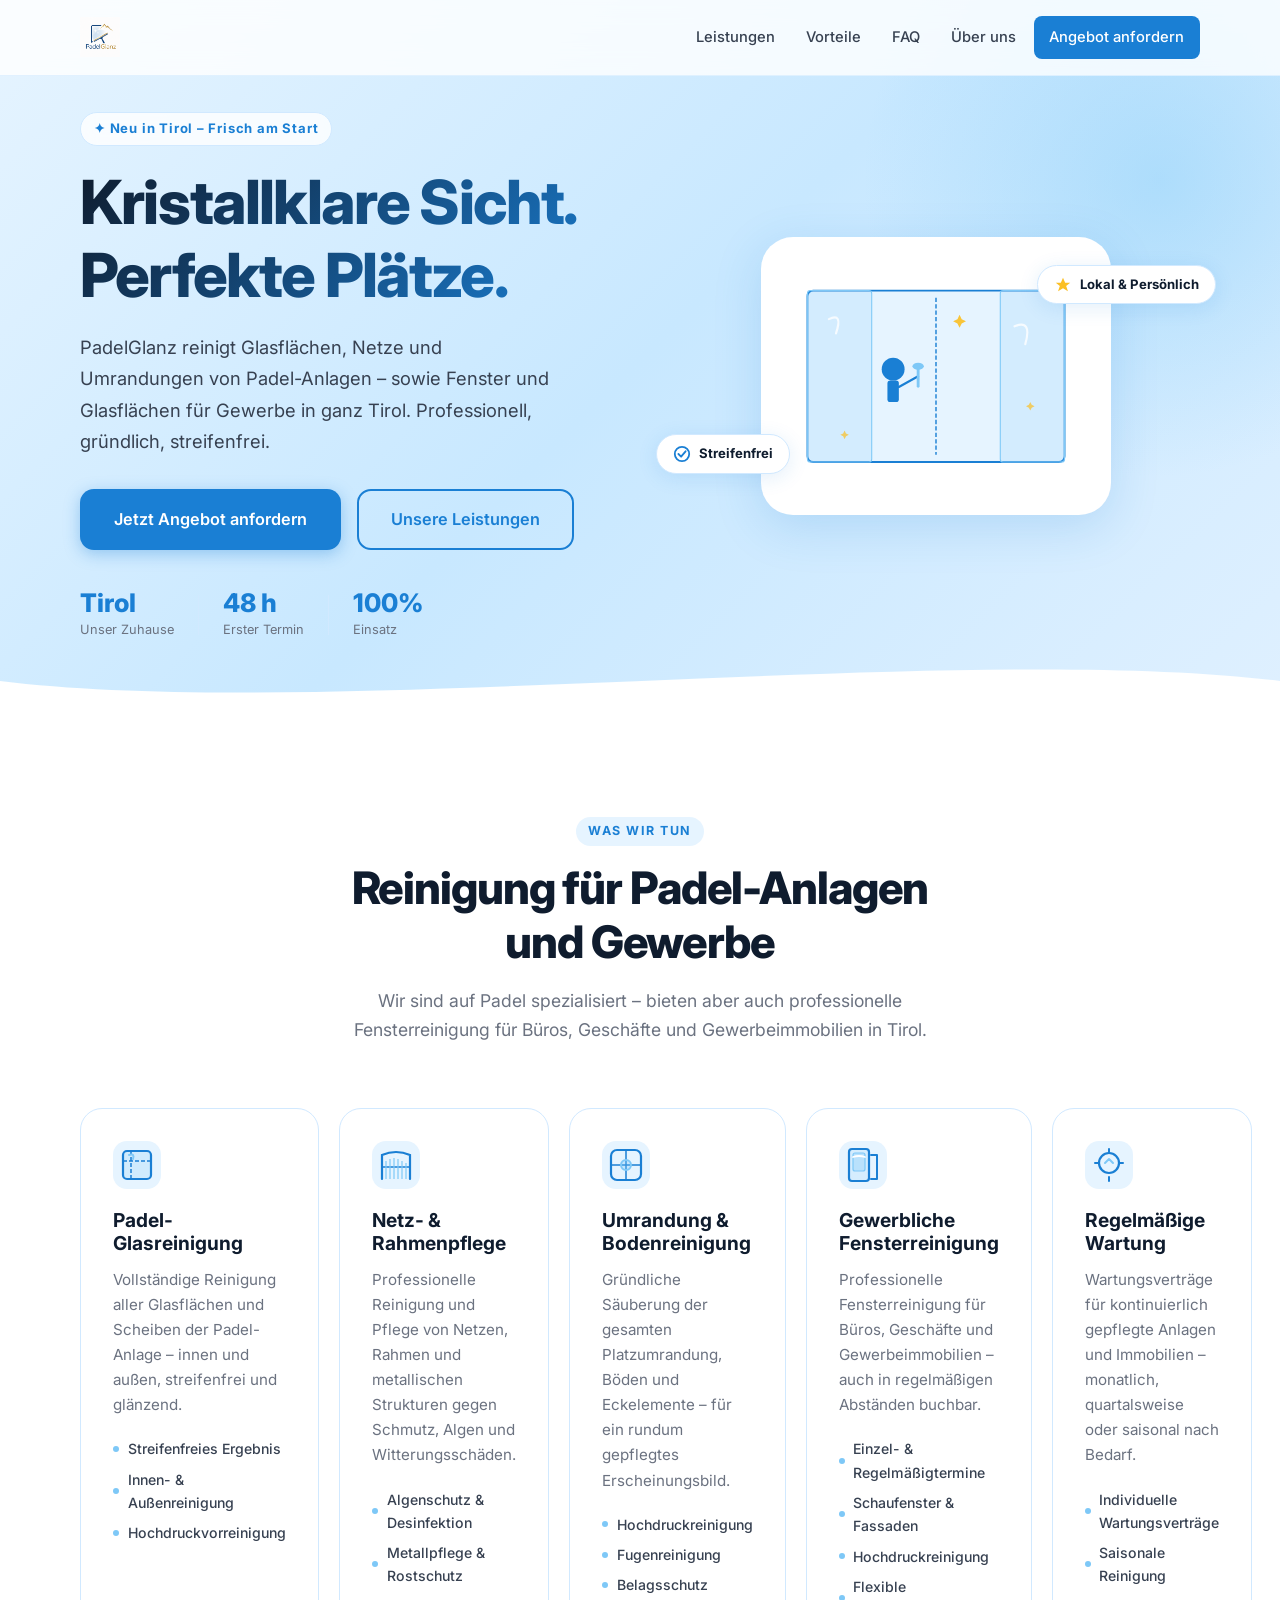
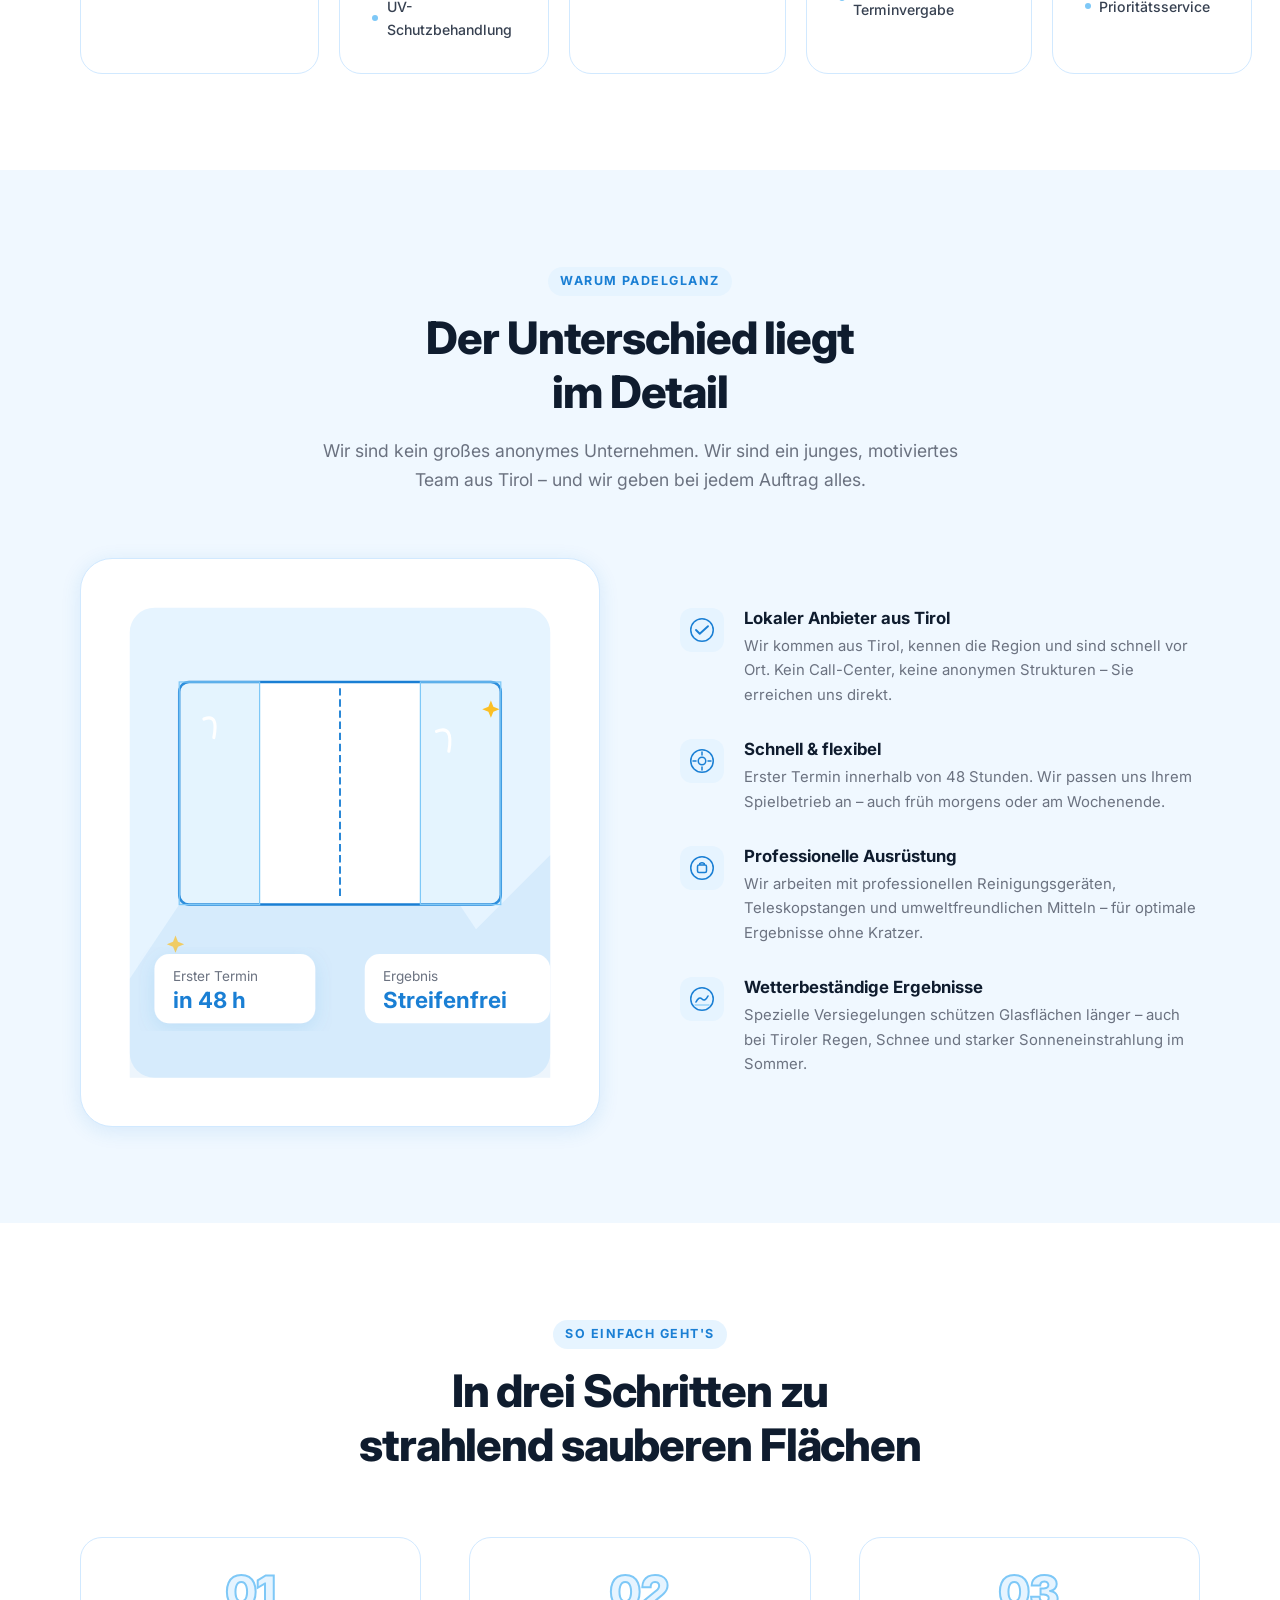
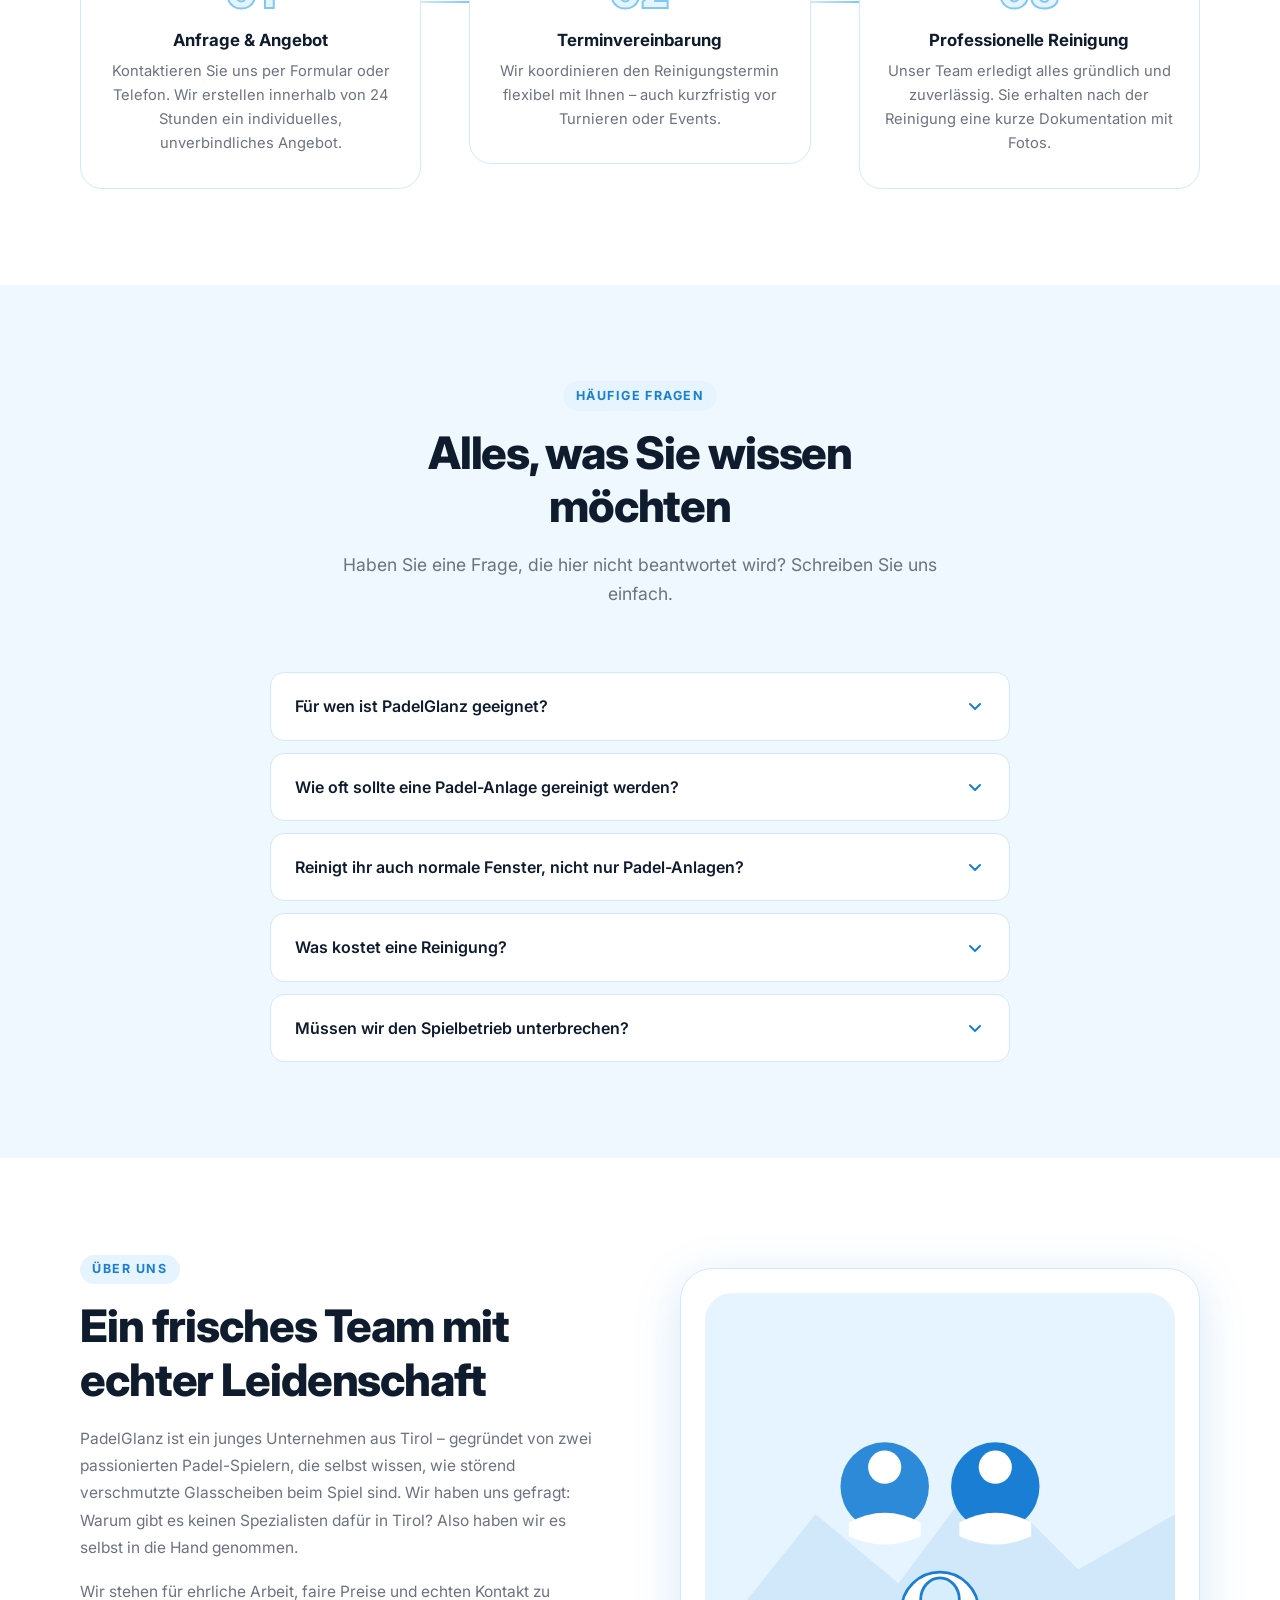
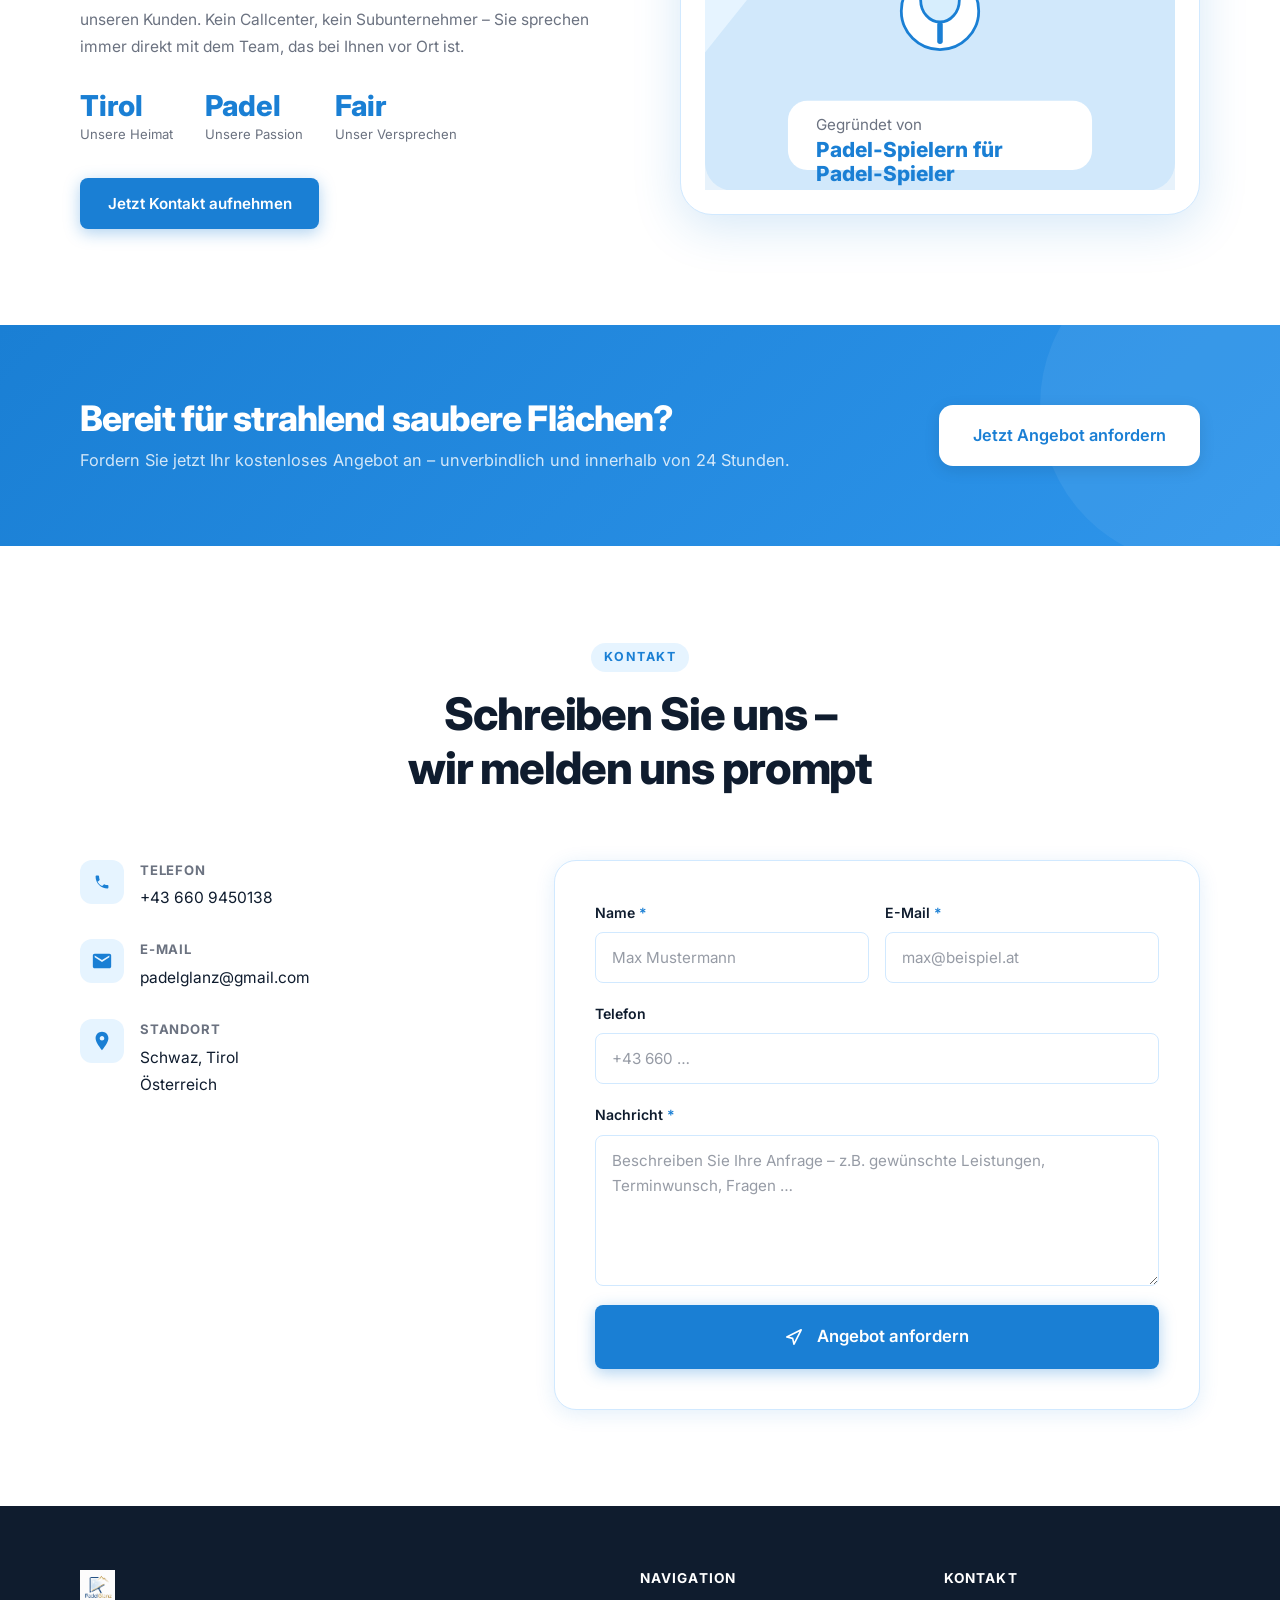
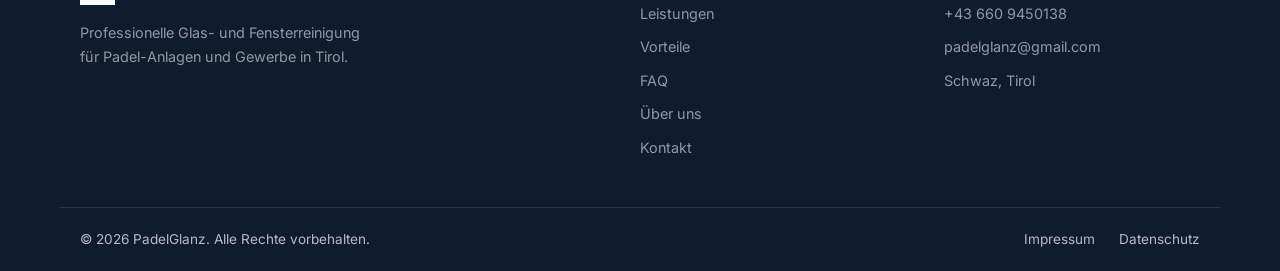
==== commit ad44eba2: "Add logo" ====
--- a/index.html
+++ b/index.html
@@ -8,6 +8,7 @@
   <meta property="og:title" content="PadelGlanz – Glas- & Fensterreinigung für Padel-Anlagen in Tirol" />
   <meta property="og:description" content="Spezialisierte Glas- und Fensterreinigung für Padel-Anlagen und Gewerbeimmobilien in Tirol." />
   <meta property="og:type" content="website" />
+  <link rel="icon" type="image/png" href="logo.png" />
   <title>PadelGlanz – Glas- & Fensterreinigung für Padel-Anlagen in Tirol</title>
   <link rel="stylesheet" href="styles.css" />
   <link rel="preconnect" href="https://fonts.googleapis.com" />
@@ -22,12 +23,7 @@
   <header class="navbar" id="navbar">
     <div class="container nav-inner">
       <a href="#hero" class="logo">
-        <svg class="logo-icon" viewBox="0 0 40 40" fill="none" xmlns="http://www.w3.org/2000/svg" aria-hidden="true">
-          <rect width="40" height="40" rx="10" fill="#1a7fd4"/>
-          <path d="M8 28 L16 12 L24 22 L30 14" stroke="white" stroke-width="2.5" stroke-linecap="round" stroke-linejoin="round"/>
-          <circle cx="30" cy="14" r="3" fill="#7ec8f7"/>
-        </svg>
-        <span>Padel<strong>Glanz</strong></span>
+        <img src="logo.png" alt="PadelGlanz" class="logo-img logo-img--nav" />
       </a>
       <nav class="nav-links" id="nav-links" aria-label="Hauptnavigation">
         <a href="#leistungen">Leistungen</a>
@@ -620,12 +616,7 @@
     <div class="container footer-inner">
       <div class="footer-brand">
         <a href="#hero" class="logo logo-light">
-          <svg class="logo-icon" viewBox="0 0 40 40" fill="none" xmlns="http://www.w3.org/2000/svg" aria-hidden="true">
-            <rect width="40" height="40" rx="10" fill="#1a7fd4"/>
-            <path d="M8 28 L16 12 L24 22 L30 14" stroke="white" stroke-width="2.5" stroke-linecap="round" stroke-linejoin="round"/>
-            <circle cx="30" cy="14" r="3" fill="#7ec8f7"/>
-          </svg>
-          <span>Padel<strong>Glanz</strong></span>
+          <img src="logo.png" alt="PadelGlanz" class="logo-img logo-img--footer" />
         </a>
         <p>Professionelle Glas- und Fensterreinigung<br/>für Padel-Anlagen und Gewerbe in Tirol.</p>
       </div>
@@ -648,8 +639,8 @@
       <div class="container">
         <span>© 2026 PadelGlanz. Alle Rechte vorbehalten.</span>
         <div class="footer-legal">
-          <a href="#">Impressum</a>
-          <a href="#">Datenschutz</a>
+          <a href="impressum.html">Impressum</a>
+          <a href="datenschutz.html">Datenschutz</a>
         </div>
       </div>
     </div>
--- a/styles.css
+++ b/styles.css
@@ -228,6 +228,8 @@
 }
 .logo strong { color: var(--blue-deep); }
 .logo-icon { width: 36px; height: 36px; }
+.logo-img--nav    { height: 40px; width: auto; display: block; }
+.logo-img--footer { height: 35px; width: auto; display: block; }
 
 .nav-links {
   display: flex;
@@ -1131,6 +1133,139 @@
   .footer-bottom .container { flex-direction: column; text-align: center; }
 }
 
+/* ---------- Legal Pages (Impressum / Datenschutz) ---------- */
+.legal-page {
+  padding-top: 7rem;
+  padding-bottom: 5rem;
+  min-height: 80vh;
+}
+
+.legal-header {
+  text-align: center;
+  max-width: 640px;
+  margin-inline: auto;
+  margin-bottom: 3.5rem;
+}
+
+.legal-header h1 {
+  font-size: clamp(2rem, 4vw, 3rem);
+  margin-bottom: 0.75rem;
+}
+
+.legal-header p {
+  color: var(--text-muted);
+  font-size: 0.97rem;
+}
+
+.legal-content {
+  max-width: 760px;
+  margin-inline: auto;
+}
+
+.legal-section {
+  margin-bottom: 2.5rem;
+  padding-bottom: 2.5rem;
+  border-bottom: 1px solid var(--border);
+}
+
+.legal-section:last-of-type {
+  border-bottom: none;
+}
+
+.legal-section h2 {
+  font-size: 1.15rem;
+  font-weight: 700;
+  color: var(--text-dark);
+  margin-bottom: 0.85rem;
+}
+
+.legal-section p {
+  font-size: 0.97rem;
+  line-height: 1.8;
+  color: var(--text-muted);
+  margin-bottom: 0.75rem;
+}
+
+.legal-section p:last-child { margin-bottom: 0; }
+
+.legal-section a {
+  color: var(--blue-deep);
+  text-decoration: underline;
+  text-underline-offset: 3px;
+}
+.legal-section a:hover { color: var(--blue-mid); }
+
+.legal-list {
+  list-style: none;
+  display: flex;
+  flex-direction: column;
+  gap: 0.6rem;
+  margin-block: 0.75rem;
+}
+
+.legal-list li {
+  font-size: 0.97rem;
+  color: var(--text-muted);
+  line-height: 1.7;
+  padding-left: 1.25rem;
+  position: relative;
+}
+
+.legal-list li::before {
+  content: '';
+  position: absolute;
+  left: 0;
+  top: 0.65em;
+  width: 6px;
+  height: 6px;
+  border-radius: 50%;
+  background: var(--blue-light);
+  flex-shrink: 0;
+}
+
+.legal-table {
+  width: 100%;
+  border-collapse: collapse;
+  margin-top: 0.75rem;
+  font-size: 0.95rem;
+}
+
+.legal-table tr {
+  border-bottom: 1px solid var(--border);
+}
+
+.legal-table tr:last-child {
+  border-bottom: none;
+}
+
+.legal-table td {
+  padding: 0.7rem 0.5rem;
+  vertical-align: top;
+  line-height: 1.6;
+}
+
+.legal-table td:first-child {
+  width: 38%;
+  font-weight: 600;
+  color: var(--text-dark);
+  padding-right: 1rem;
+}
+
+.legal-table td:last-child {
+  color: var(--text-muted);
+}
+
+.legal-table a {
+  color: var(--blue-deep);
+  text-decoration: underline;
+  text-underline-offset: 3px;
+}
+
+.legal-back {
+  margin-top: 3rem;
+  text-align: center;
+}
+
 /* ---------- Accessibility ---------- */
 :focus-visible {
   outline: 3px solid var(--blue-deep);
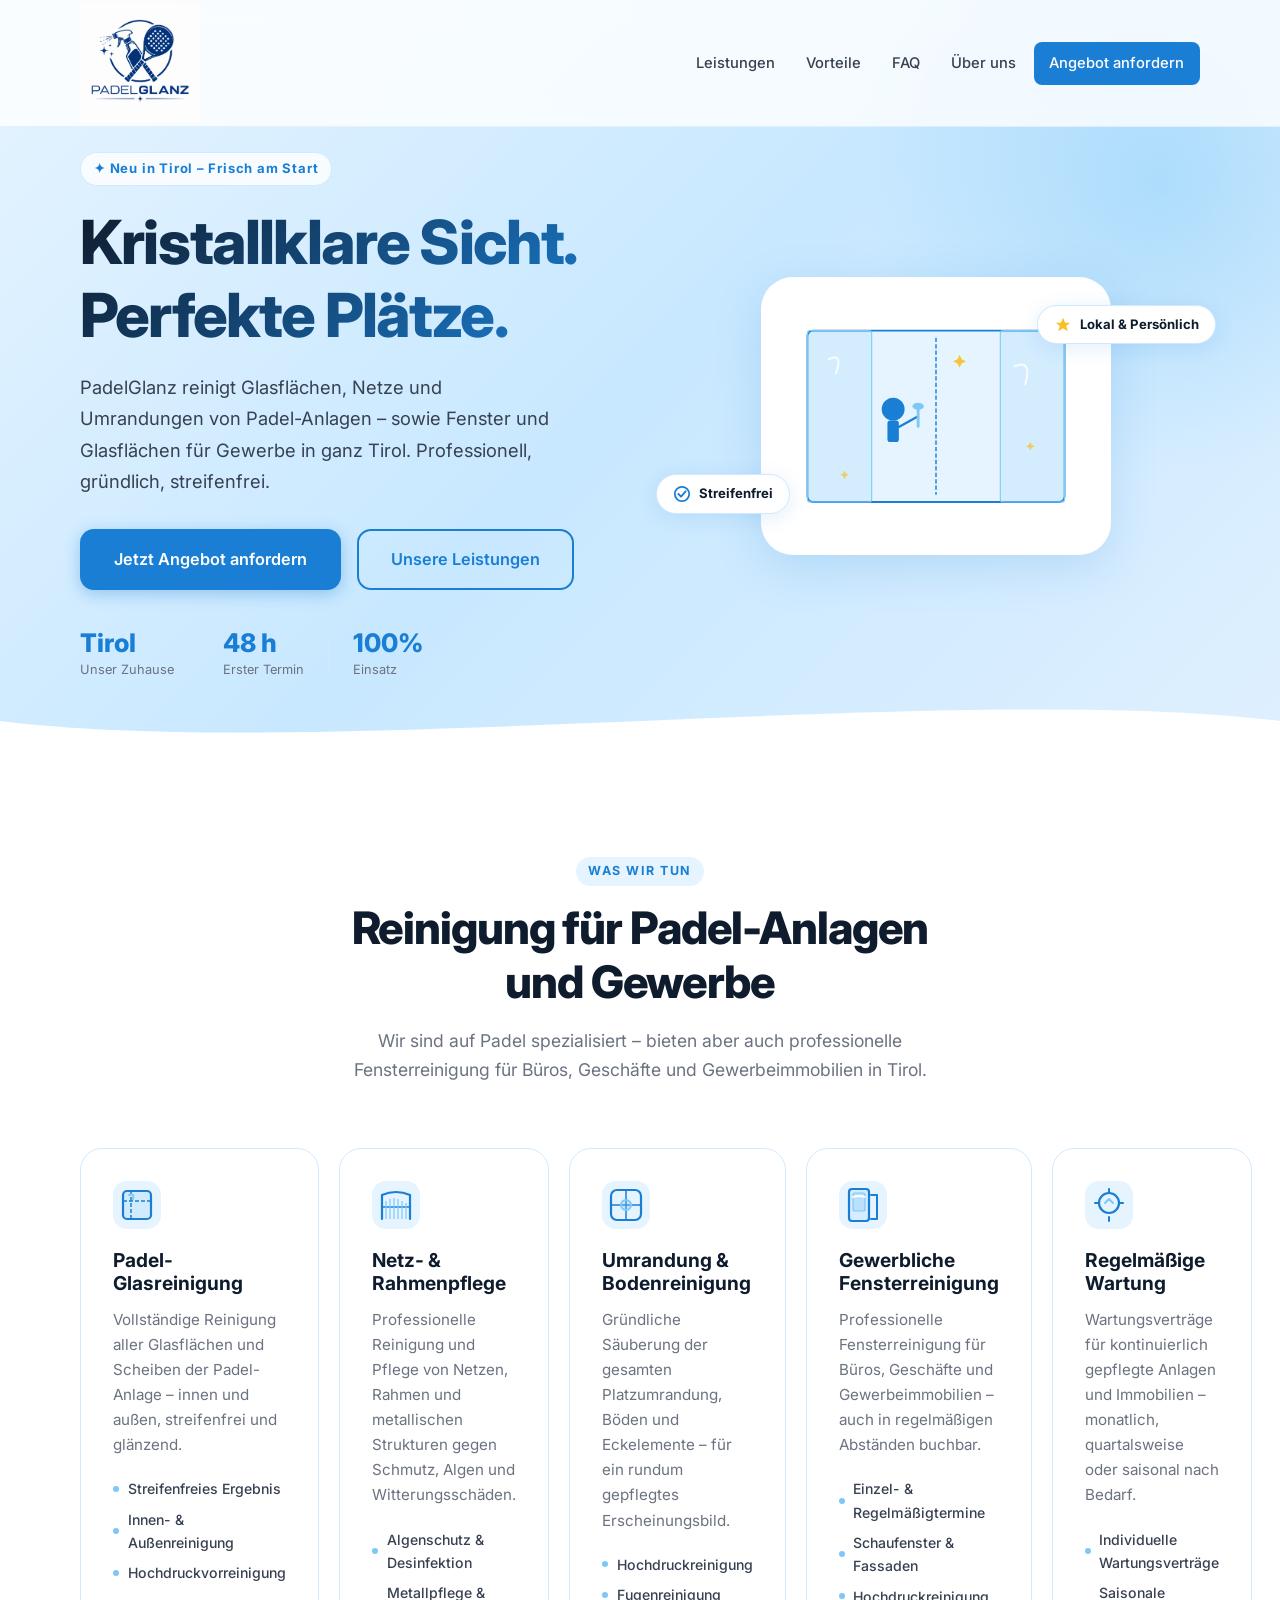
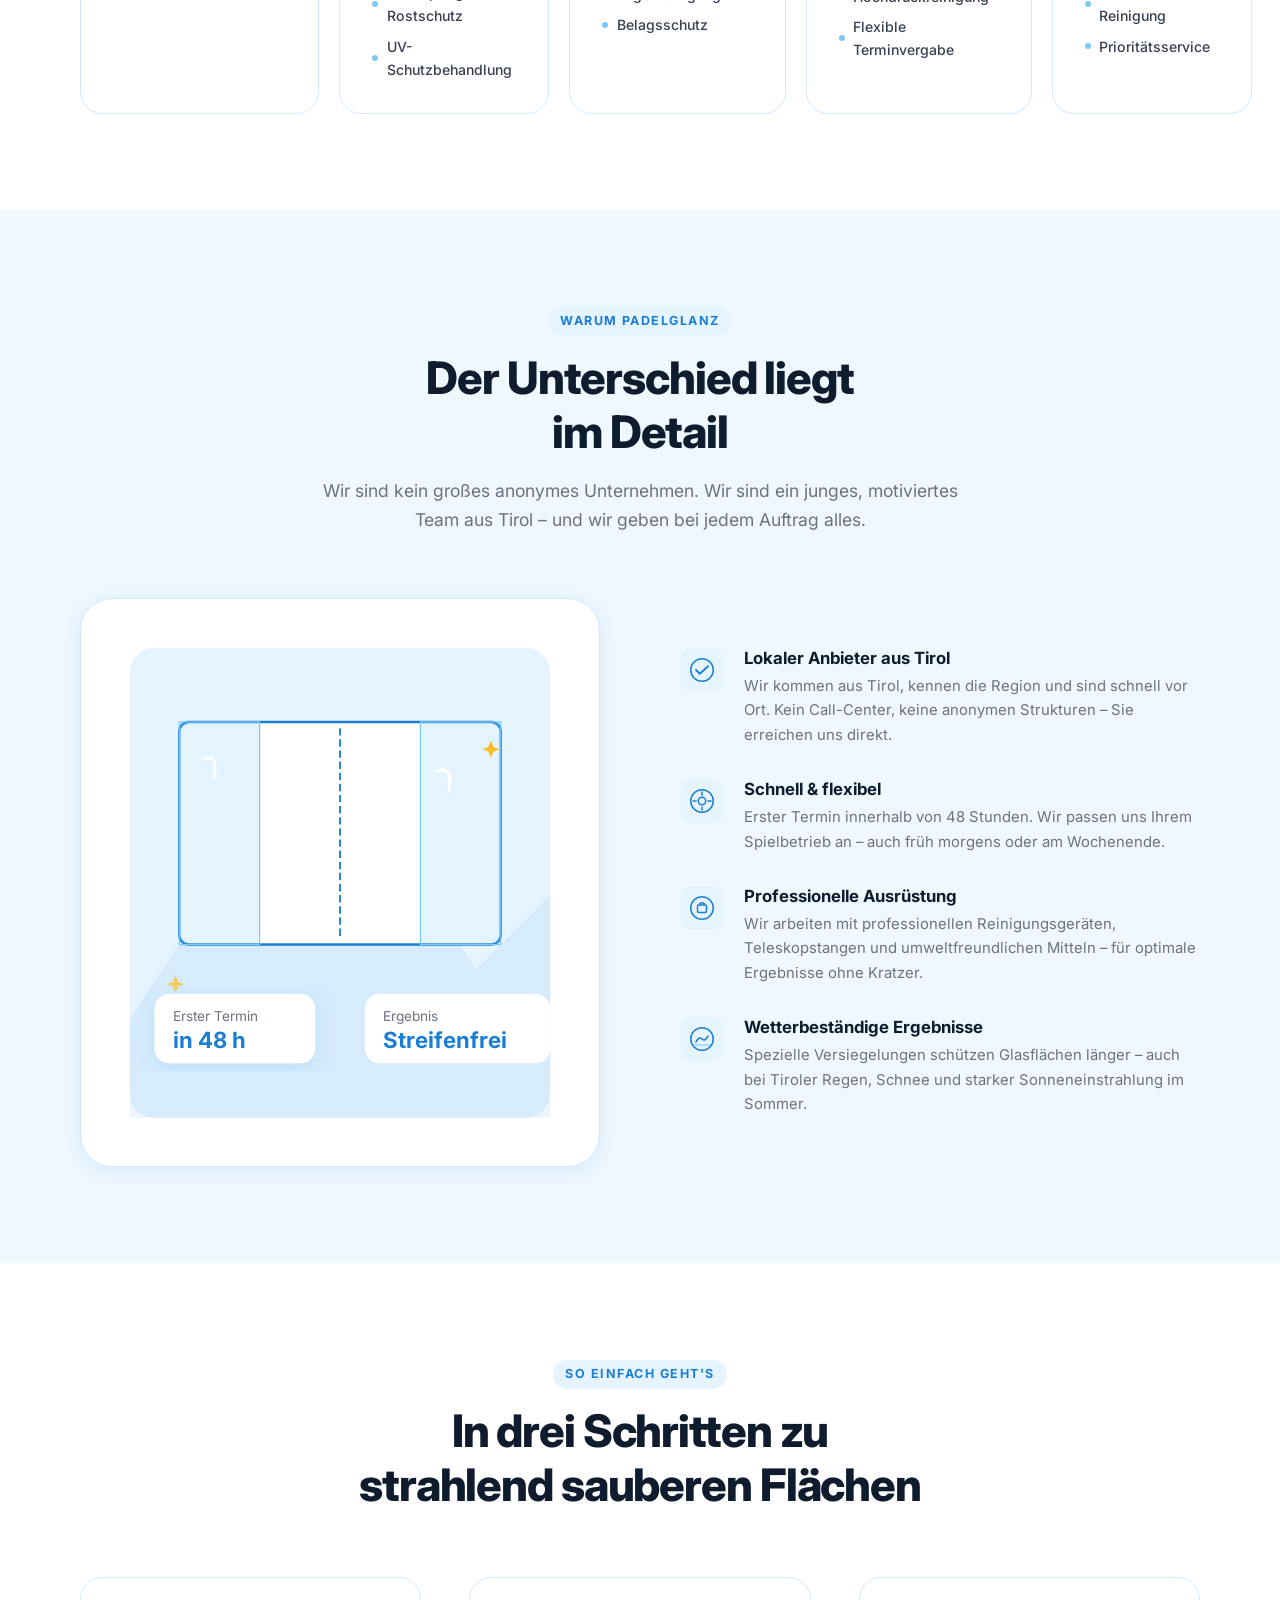
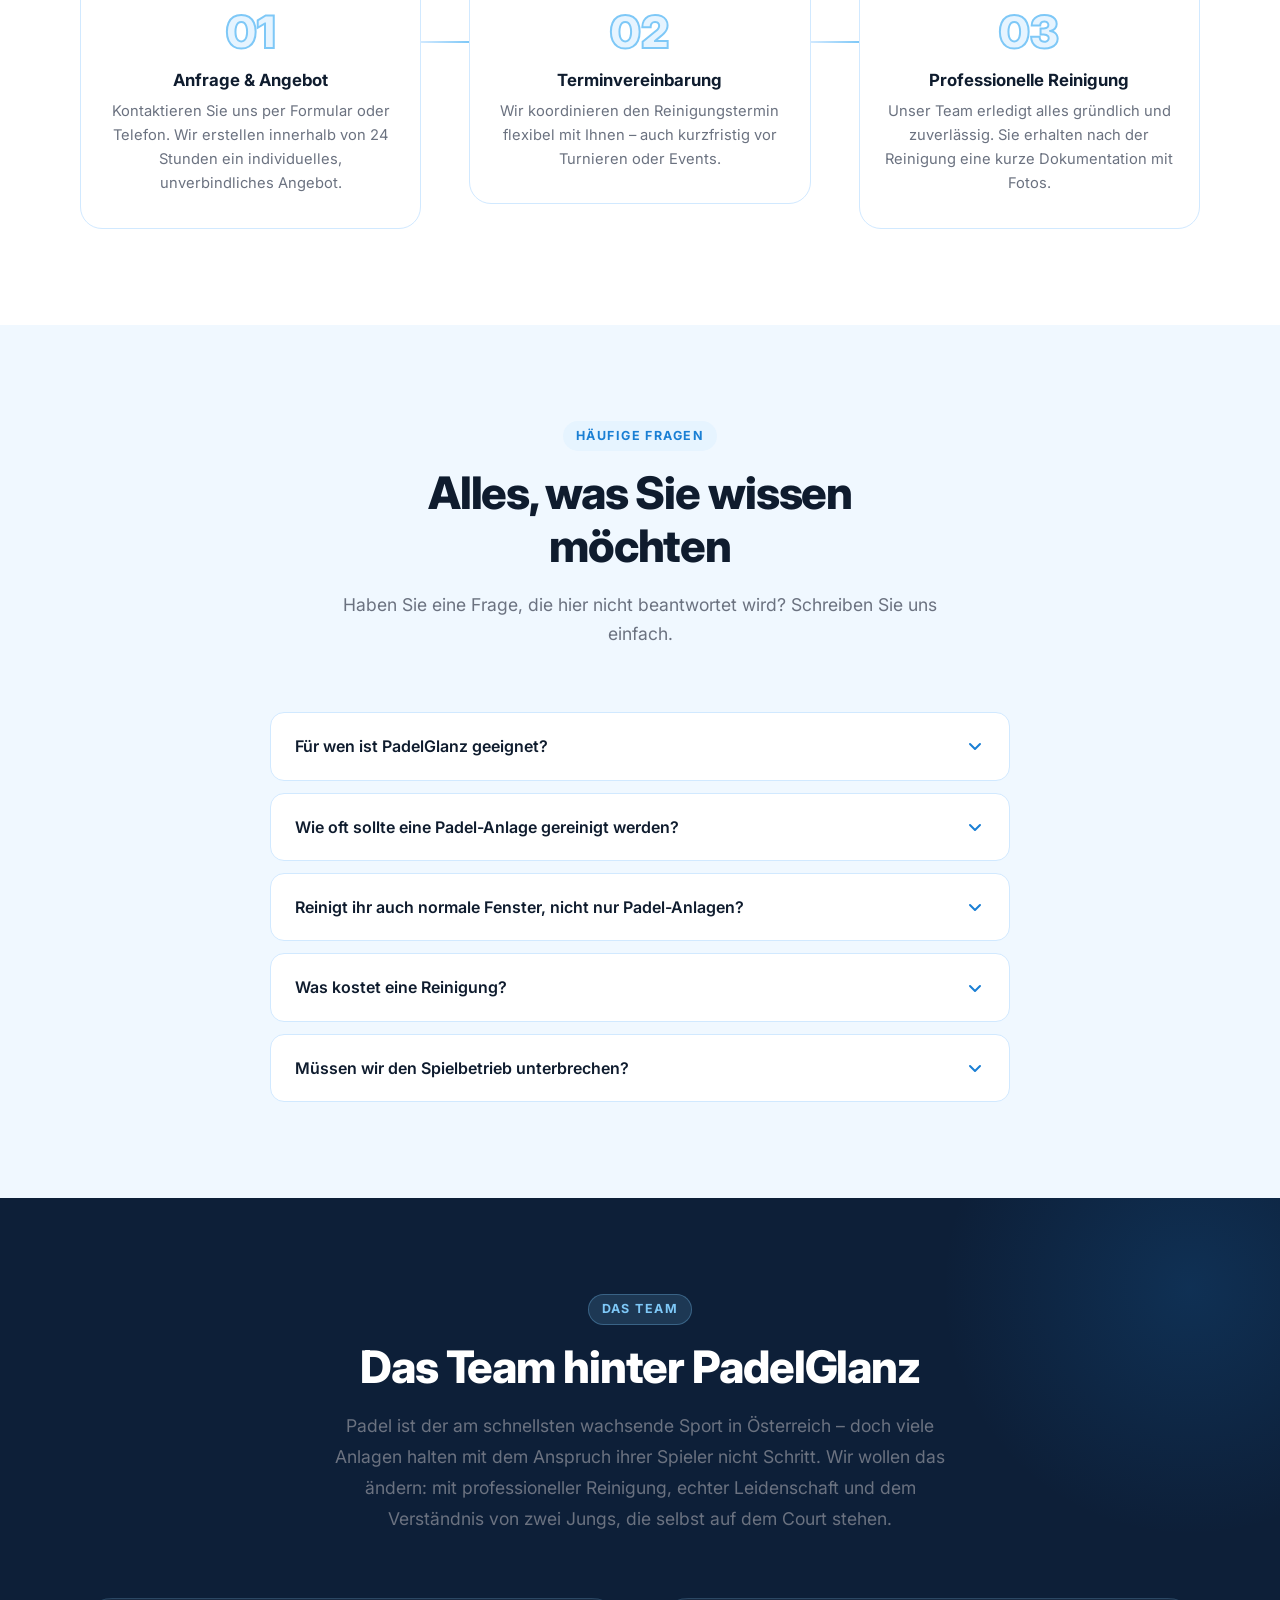
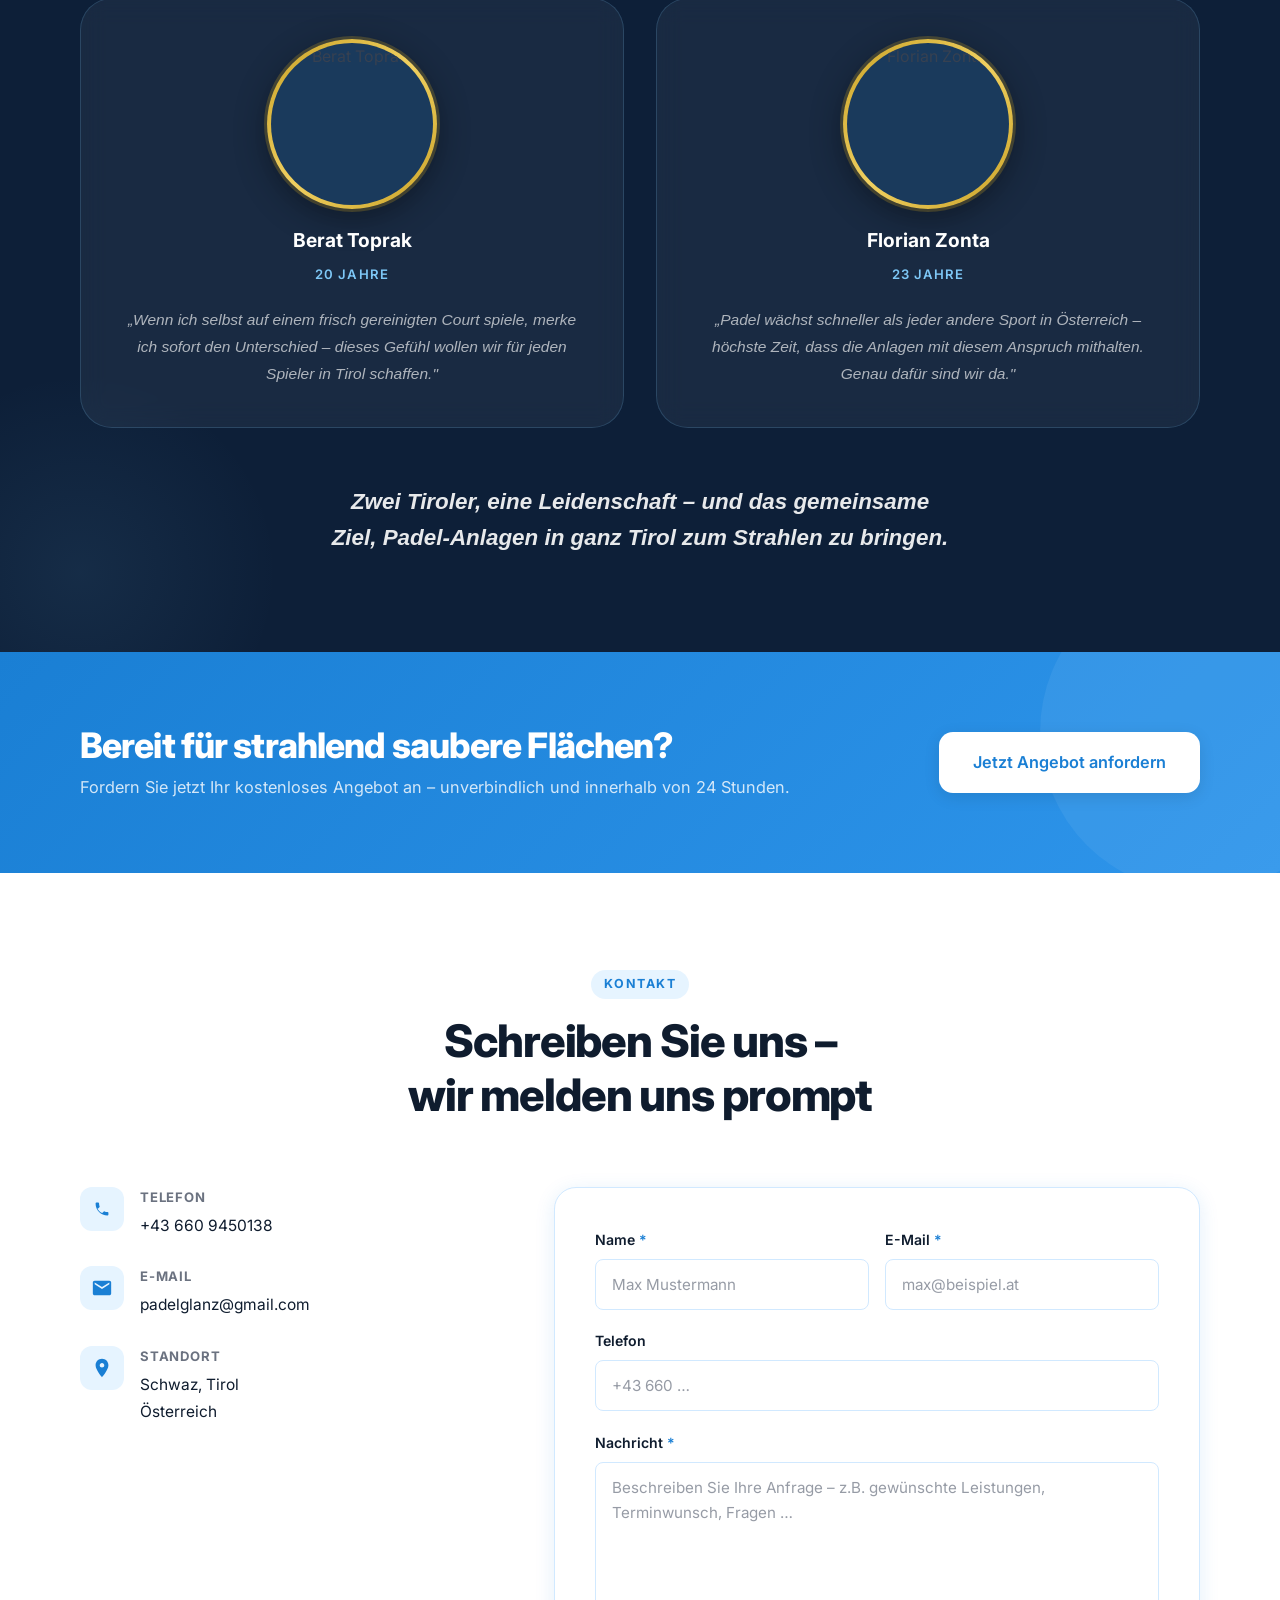
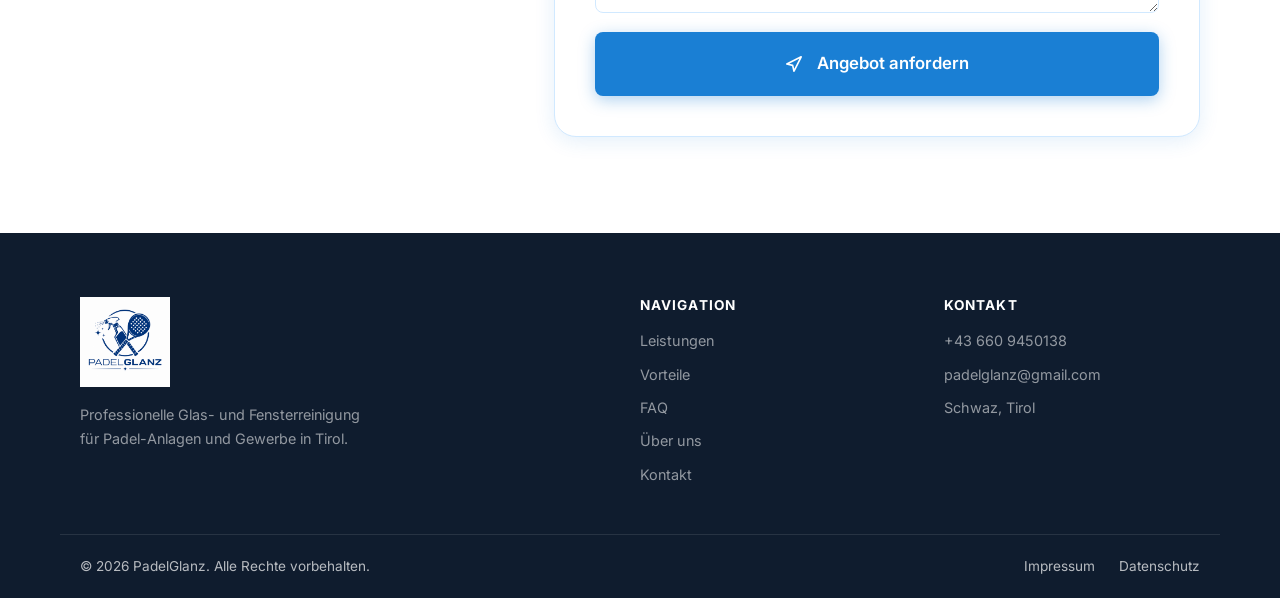
==== commit 3666b472: "Add Über uns section" ====
--- a/index.html
+++ b/index.html
@@ -462,62 +462,56 @@
       </div>
     </section>
 
-    <!-- ===================== ÜBER UNS ===================== -->
-    <section class="section" id="ueber-uns">
+    <!-- ===================== ÜBER UNS / TEAM ===================== -->
+    <section class="team-section" id="ueber-uns">
       <div class="container">
-        <div class="about-layout">
-          <div class="about-content reveal">
-            <span class="section-tag">Über uns</span>
-            <h2>Ein frisches Team mit<br/>echter Leidenschaft</h2>
-            <p>PadelGlanz ist ein junges Unternehmen aus Tirol – gegründet von zwei
-            passionierten Padel-Spielern, die selbst wissen, wie störend verschmutzte
-            Glasscheiben beim Spiel sind. Wir haben uns gefragt: Warum gibt es keinen
-            Spezialisten dafür in Tirol? Also haben wir es selbst in die Hand genommen.</p>
-            <p>Wir stehen für ehrliche Arbeit, faire Preise und echten Kontakt zu unseren
-            Kunden. Kein Callcenter, kein Subunternehmer – Sie sprechen immer direkt mit
-            dem Team, das bei Ihnen vor Ort ist.</p>
-            <div class="about-highlights">
-              <div class="highlight">
-                <strong>Tirol</strong>
-                <span>Unsere Heimat</span>
-              </div>
-              <div class="highlight">
-                <strong>Padel</strong>
-                <span>Unsere Passion</span>
-              </div>
-              <div class="highlight">
-                <strong>Fair</strong>
-                <span>Unser Versprechen</span>
-              </div>
-            </div>
-            <a href="#kontakt" class="btn btn-primary">Jetzt Kontakt aufnehmen</a>
-          </div>
-          <div class="about-visual reveal reveal-right">
-            <div class="about-card">
-              <svg viewBox="0 0 340 360" fill="none" xmlns="http://www.w3.org/2000/svg" class="about-illustration" aria-hidden="true">
-                <rect width="340" height="360" rx="20" fill="#e6f4ff"/>
-                <!-- Mountains -->
-                <path d="M0 260 L80 160 L140 210 L200 130 L270 200 L340 160 L340 360 L0 360 Z" fill="rgba(26,127,212,0.1)"/>
-                <!-- Team icons (two founders) -->
-                <circle cx="130" cy="140" r="32" fill="#1a7fd4" opacity="0.9"/>
-                <circle cx="130" cy="126" r="12" fill="white"/>
-                <path d="M104 166 Q130 152 156 166 L156 176 Q130 188 104 176 Z" fill="white"/>
-                <circle cx="210" cy="140" r="32" fill="#1a7fd4"/>
-                <circle cx="210" cy="126" r="12" fill="white"/>
-                <path d="M184 166 Q210 152 236 166 L236 176 Q210 188 184 176 Z" fill="white"/>
-                <!-- Padel racket icon -->
-                <circle cx="170" cy="230" r="28" fill="white" stroke="#1a7fd4" stroke-width="2"/>
-                <ellipse cx="170" cy="222" rx="14" ry="16" stroke="#1a7fd4" stroke-width="2" fill="rgba(122,200,247,0.3)"/>
-                <rect x="168" y="238" width="4" height="16" rx="2" fill="#1a7fd4"/>
-                <!-- Badge -->
-                <rect x="60" y="295" width="220" height="50" rx="14" fill="white"/>
-                <text x="80" y="316" font-family="Inter,sans-serif" font-size="11" fill="#6b7280">Gegründet von</text>
-                <text x="80" y="336" font-family="Inter,sans-serif" font-size="15" font-weight="800" fill="#1a7fd4">Padel-Spielern für</text>
-                <text x="80" y="353" font-family="Inter,sans-serif" font-size="15" font-weight="800" fill="#1a7fd4">Padel-Spieler</text>
-              </svg>
-            </div>
-          </div>
-        </div>
+
+        <div class="section-header reveal">
+          <span class="section-tag section-tag--light">Das Team</span>
+          <h2 class="team-heading">Das Team hinter PadelGlanz</h2>
+          <p class="team-intro">
+            Padel ist der am schnellsten wachsende Sport in Österreich – doch viele
+            Anlagen halten mit dem Anspruch ihrer Spieler nicht Schritt. Wir wollen
+            das ändern: mit professioneller Reinigung, echter Leidenschaft und dem
+            Verständnis von zwei Jungs, die selbst auf dem Court stehen.
+          </p>
+        </div>
+
+        <div class="team-cards">
+
+          <div class="team-card reveal">
+            <div class="team-photo-ring">
+              <img src="berat.jpg" alt="Berat Toprak" class="team-photo" />
+            </div>
+            <h3 class="team-name">Berat Toprak</h3>
+            <span class="team-age">20 Jahre</span>
+            <blockquote class="team-quote">
+              „Wenn ich selbst auf einem frisch gereinigten Court spiele, merke ich
+              sofort den Unterschied – dieses Gefühl wollen wir für jeden Spieler
+              in Tirol schaffen."
+            </blockquote>
+          </div>
+
+          <div class="team-card reveal">
+            <div class="team-photo-ring">
+              <img src="florian.jpg" alt="Florian Zonta" class="team-photo" />
+            </div>
+            <h3 class="team-name">Florian Zonta</h3>
+            <span class="team-age">23 Jahre</span>
+            <blockquote class="team-quote">
+              „Padel wächst schneller als jeder andere Sport in Österreich –
+              höchste Zeit, dass die Anlagen mit diesem Anspruch mithalten.
+              Genau dafür sind wir da."
+            </blockquote>
+          </div>
+
+        </div>
+
+        <p class="team-closing reveal">
+          Zwei Tiroler, eine Leidenschaft – und das gemeinsame Ziel,
+          Padel-Anlagen in ganz Tirol zum Strahlen zu bringen.
+        </p>
+
       </div>
     </section>
 
--- a/styles.css
+++ b/styles.css
@@ -197,7 +197,7 @@
   left: 0;
   right: 0;
   z-index: 1000;
-  padding-block: 1rem;
+  padding-block: 0.2rem;
   background: rgba(255,255,255,0.8);
   backdrop-filter: blur(14px);
   -webkit-backdrop-filter: blur(14px);
@@ -206,7 +206,7 @@
 }
 
 .navbar.scrolled {
-  padding-block: 0.65rem;
+  padding-block: 0.2rem;
   box-shadow: var(--shadow-md);
 }
 
@@ -228,8 +228,8 @@
 }
 .logo strong { color: var(--blue-deep); }
 .logo-icon { width: 36px; height: 36px; }
-.logo-img--nav    { height: 40px; width: auto; display: block; }
-.logo-img--footer { height: 35px; width: auto; display: block; }
+.logo-img--nav    { height: 120px; width: auto; display: block; }
+.logo-img--footer { height: 90px; width: auto; display: block; }
 
 .nav-links {
   display: flex;
@@ -275,7 +275,7 @@
 .hero {
   position: relative;
   background: linear-gradient(135deg, var(--blue-pale) 0%, #c8e8ff 50%, #dff0ff 100%);
-  padding-top: 7rem;
+  padding-top: 9.5rem;
   padding-bottom: 5rem;
   overflow: hidden;
 }
@@ -895,6 +895,178 @@
 
 .form-success.visible { display: block; }
 
+/* ---------- Team / Über uns ---------- */
+.team-section {
+  background: #0d1f38;
+  padding-block: 6rem;
+  position: relative;
+  overflow: hidden;
+}
+
+.team-section::before {
+  content: '';
+  position: absolute;
+  top: -160px;
+  right: -160px;
+  width: 500px;
+  height: 500px;
+  border-radius: 50%;
+  background: radial-gradient(circle, rgba(26,127,212,0.18) 0%, transparent 70%);
+  pointer-events: none;
+}
+
+.team-section::after {
+  content: '';
+  position: absolute;
+  bottom: -120px;
+  left: -120px;
+  width: 400px;
+  height: 400px;
+  border-radius: 50%;
+  background: radial-gradient(circle, rgba(122,200,247,0.08) 0%, transparent 70%);
+  pointer-events: none;
+}
+
+/* Section tag light variant for dark backgrounds */
+.section-tag--light {
+  background: rgba(122,200,247,0.15);
+  color: var(--blue-light);
+  border: 1px solid rgba(122,200,247,0.3);
+}
+
+.team-heading {
+  color: var(--white);
+}
+
+.team-intro {
+  color: rgba(255,255,255,0.7);
+  font-size: 1.1rem;
+  line-height: 1.75;
+}
+
+.team-cards {
+  display: grid;
+  grid-template-columns: 1fr 1fr;
+  gap: 2rem;
+  margin-top: 3.5rem;
+  position: relative;
+  z-index: 1;
+}
+
+.team-card {
+  background: rgba(255,255,255,0.05);
+  border: 1px solid rgba(122,200,247,0.18);
+  border-radius: var(--radius-xl);
+  padding: 2.5rem 2rem;
+  text-align: center;
+  display: flex;
+  flex-direction: column;
+  align-items: center;
+  gap: 0.75rem;
+  backdrop-filter: blur(12px);
+  -webkit-backdrop-filter: blur(12px);
+  transition: transform var(--transition), box-shadow var(--transition),
+              border-color var(--transition), background var(--transition);
+  position: relative;
+  overflow: hidden;
+}
+
+/* Glass-shine hover effect */
+.team-card::before {
+  content: '';
+  position: absolute;
+  top: -60%;
+  left: -60%;
+  width: 220%;
+  height: 220%;
+  background: linear-gradient(
+    135deg,
+    rgba(255,255,255,0) 30%,
+    rgba(255,255,255,0.06) 50%,
+    rgba(255,255,255,0) 70%
+  );
+  transform: rotate(0deg) translateX(-100%);
+  transition: transform 0.6s ease;
+  pointer-events: none;
+}
+
+.team-card:hover::before {
+  transform: rotate(0deg) translateX(60%);
+}
+
+.team-card:hover {
+  transform: translateY(-8px);
+  box-shadow: 0 20px 60px rgba(0,0,0,0.4), 0 0 0 1px rgba(122,200,247,0.35);
+  border-color: rgba(122,200,247,0.45);
+  background: rgba(255,255,255,0.08);
+}
+
+.team-photo-ring {
+  width: 170px;
+  height: 170px;
+  border-radius: 50%;
+  padding: 4px;
+  background: linear-gradient(135deg, #c9a227 0%, #f0d060 50%, #c9a227 100%);
+  box-shadow: 0 0 0 3px rgba(201,162,39,0.25), 0 8px 32px rgba(0,0,0,0.4);
+  flex-shrink: 0;
+  margin-bottom: 0.5rem;
+}
+
+.team-photo {
+  width: 100%;
+  height: 100%;
+  border-radius: 50%;
+  object-fit: cover;
+  object-position: center top;
+  display: block;
+  background: #1a3a5c;
+}
+
+.team-name {
+  color: var(--white);
+  font-size: 1.2rem;
+  font-weight: 700;
+  margin: 0;
+}
+
+.team-age {
+  font-size: 0.82rem;
+  font-weight: 600;
+  color: var(--blue-light);
+  letter-spacing: 0.08em;
+  text-transform: uppercase;
+}
+
+.team-quote {
+  font-style: italic;
+  font-size: 0.97rem;
+  color: rgba(255,255,255,0.65);
+  line-height: 1.75;
+  margin: 0.5rem 0 0;
+  padding: 0 0.5rem;
+  border: none;
+  quotes: none;
+}
+
+.team-closing {
+  text-align: center;
+  margin-top: 3.5rem;
+  font-size: clamp(1.1rem, 2.2vw, 1.4rem);
+  font-weight: 600;
+  color: rgba(255,255,255,0.9);
+  max-width: 620px;
+  margin-inline: auto;
+  line-height: 1.6;
+  font-style: italic;
+  position: relative;
+  z-index: 1;
+}
+
+@media (max-width: 640px) {
+  .team-cards { grid-template-columns: 1fr; }
+  .team-section { padding-block: 4rem; }
+}
+
 /* ---------- FAQ ---------- */
 .faq-list {
   max-width: 740px;
@@ -1097,7 +1269,7 @@
 @media (max-width: 640px) {
   .section { padding-block: 4rem; }
 
-  .navbar { padding-block: 0.9rem; }
+  .navbar { padding-block: 0.2rem; }
 
   .nav-links {
     display: none;
@@ -1124,7 +1296,7 @@
 
   .contact-form { padding: 1.5rem; }
 
-  .hero { padding-top: 5.5rem; }
+  .hero { padding-top: 9.5rem; }
   .hero-ctas { flex-direction: column; }
   .hero-ctas .btn { width: 100%; }
 
@@ -1135,7 +1307,7 @@
 
 /* ---------- Legal Pages (Impressum / Datenschutz) ---------- */
 .legal-page {
-  padding-top: 7rem;
+  padding-top: 9.5rem;
   padding-bottom: 5rem;
   min-height: 80vh;
 }
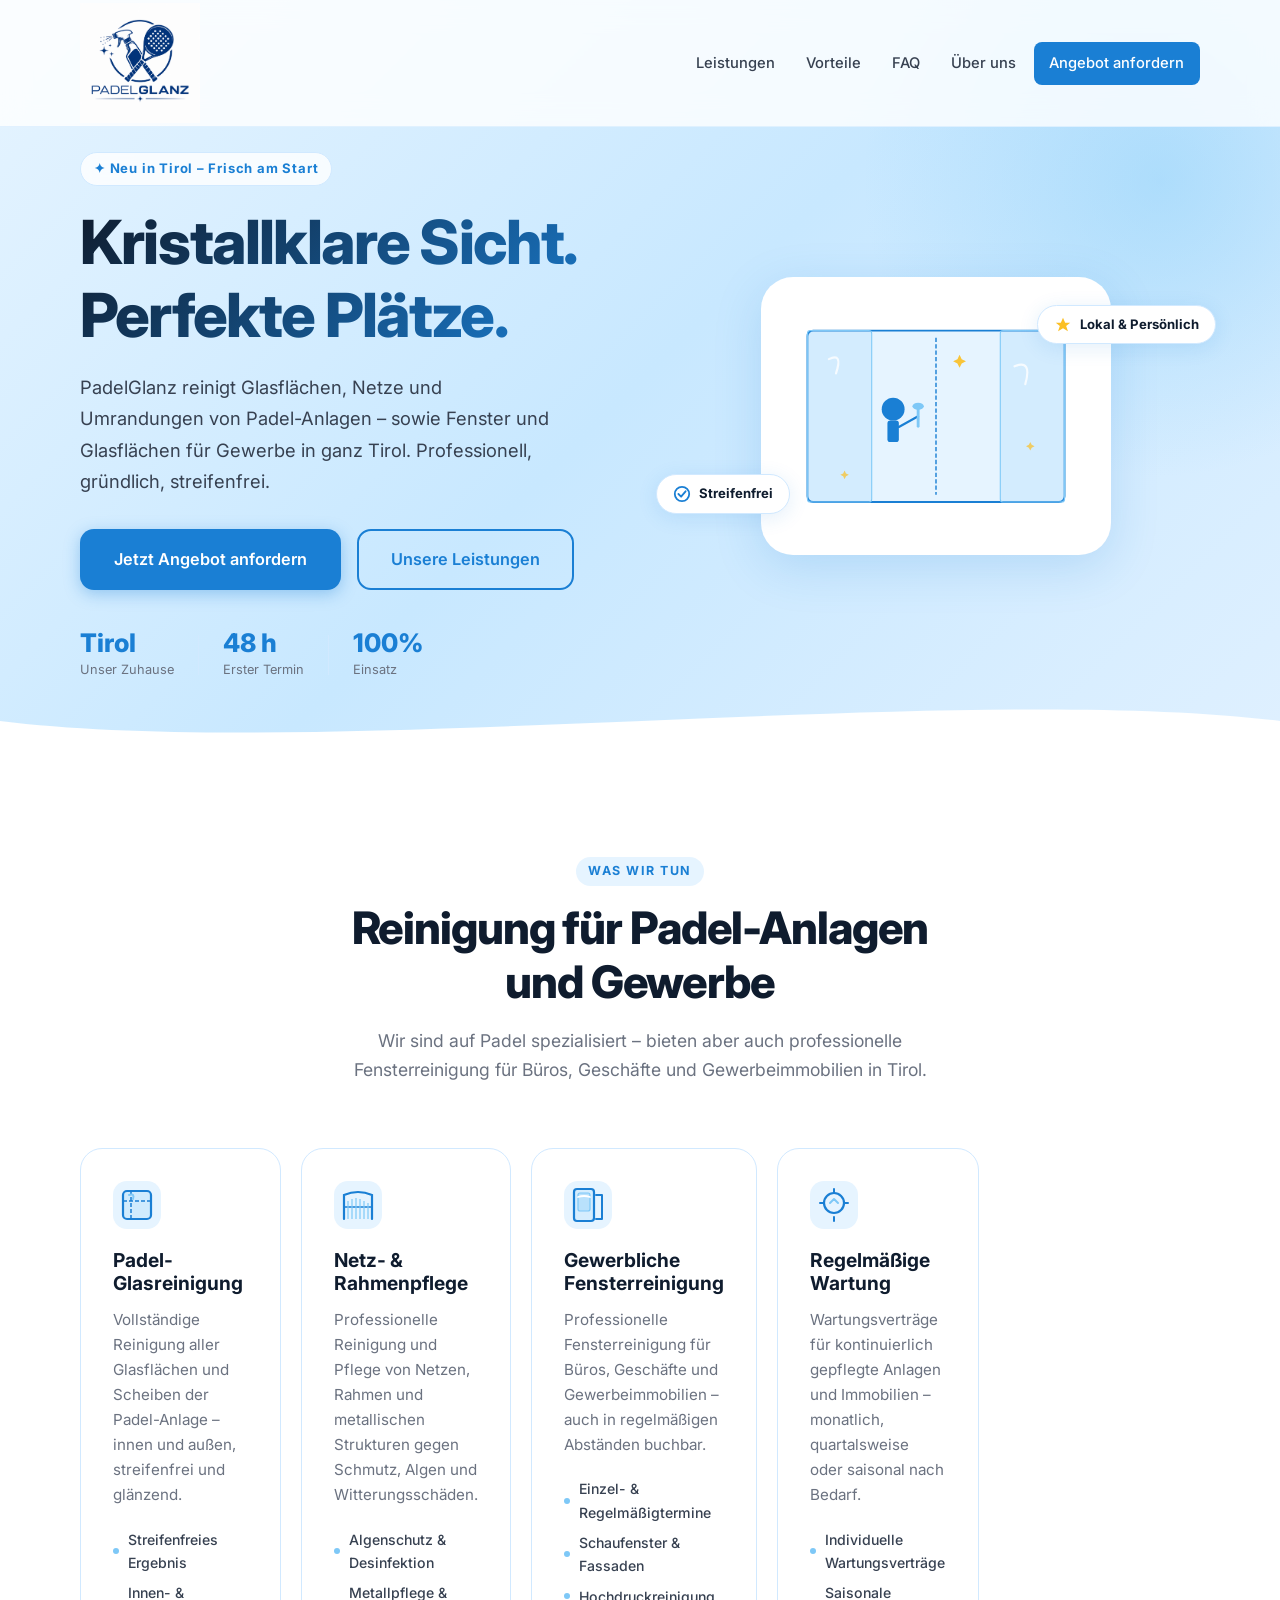
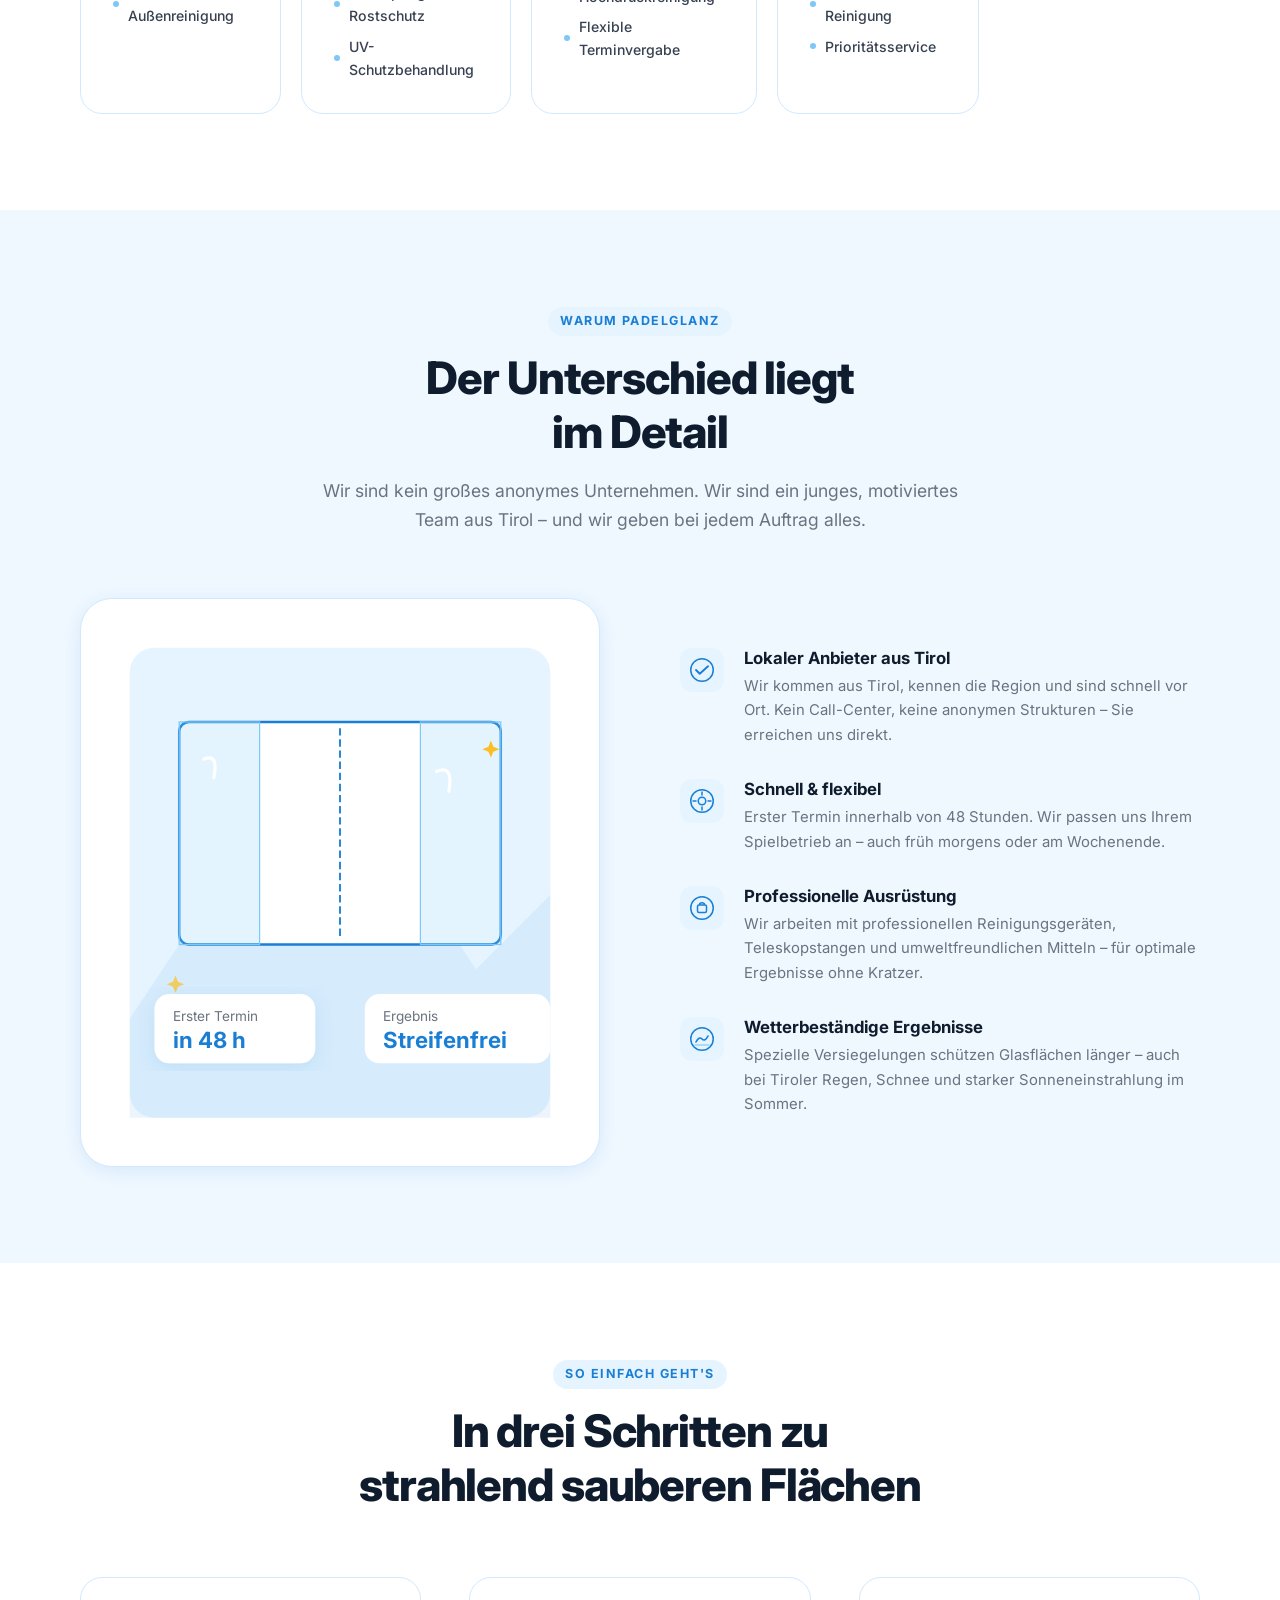
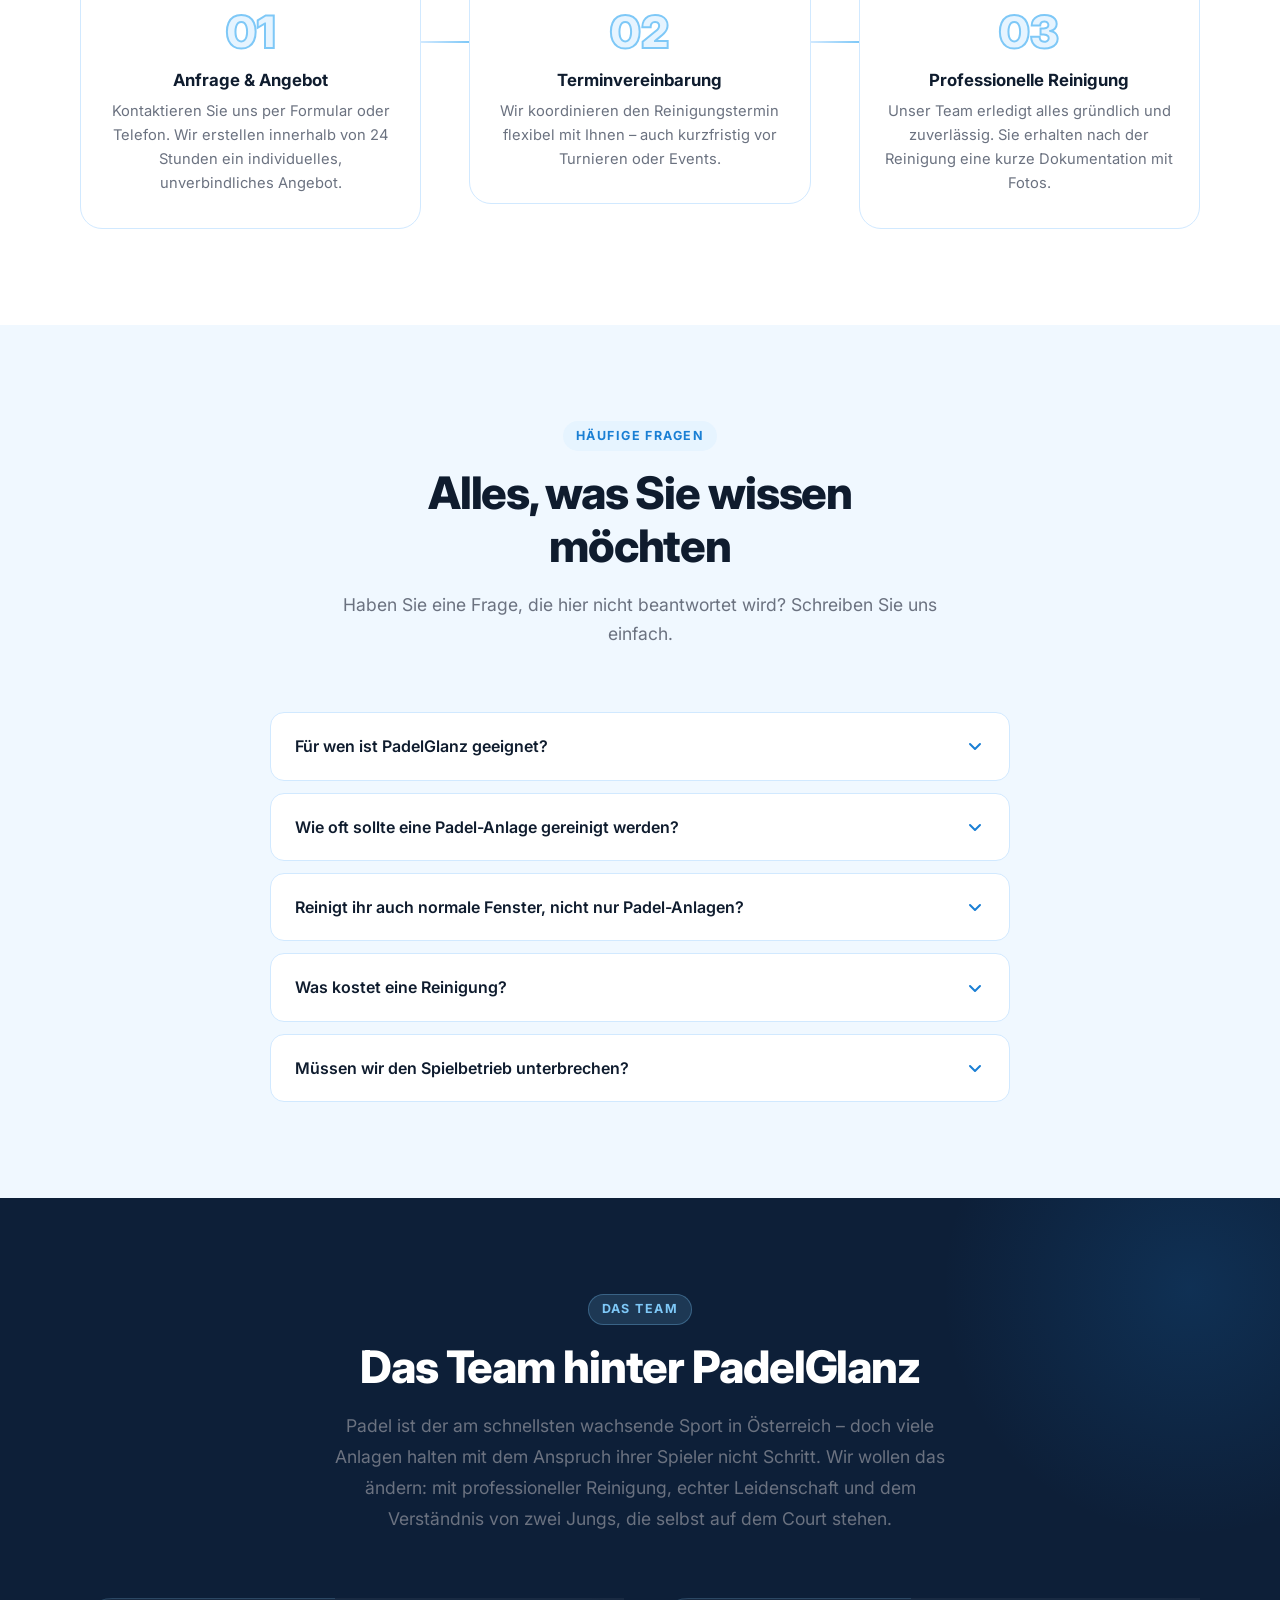
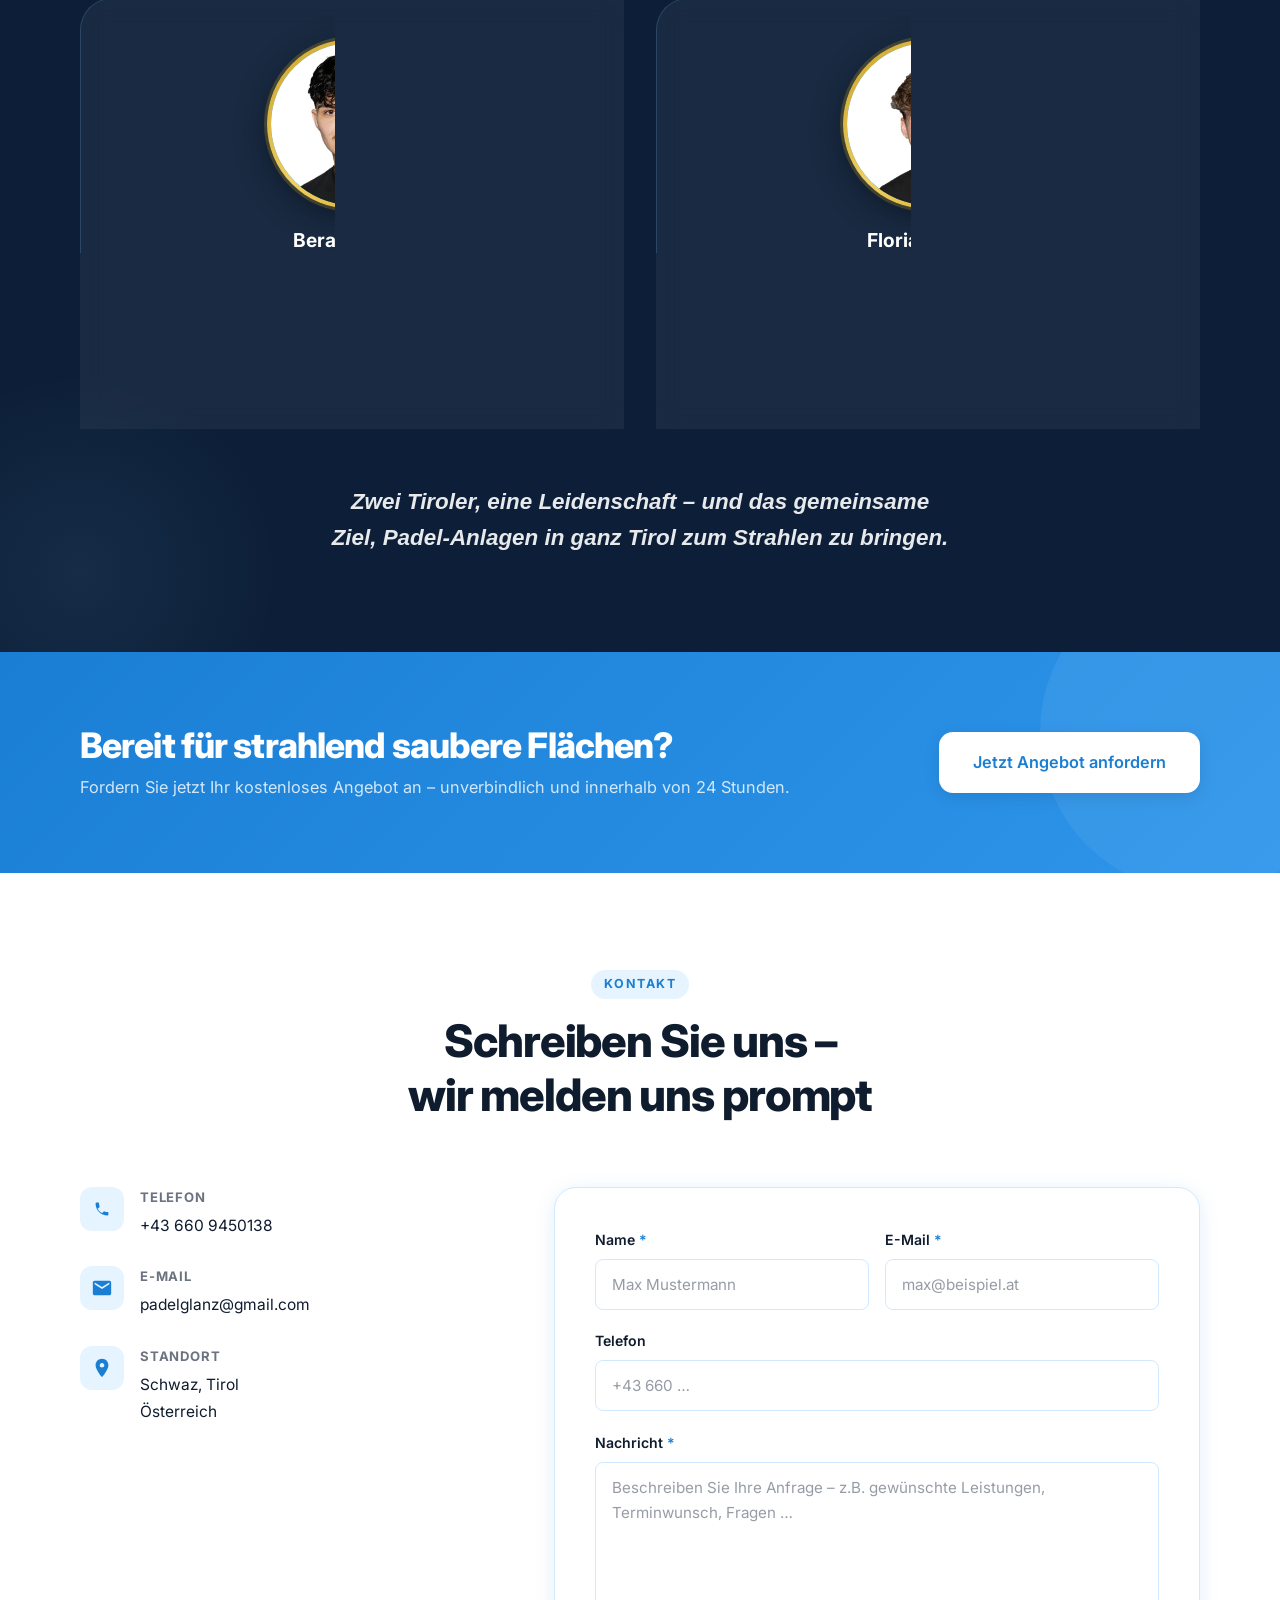
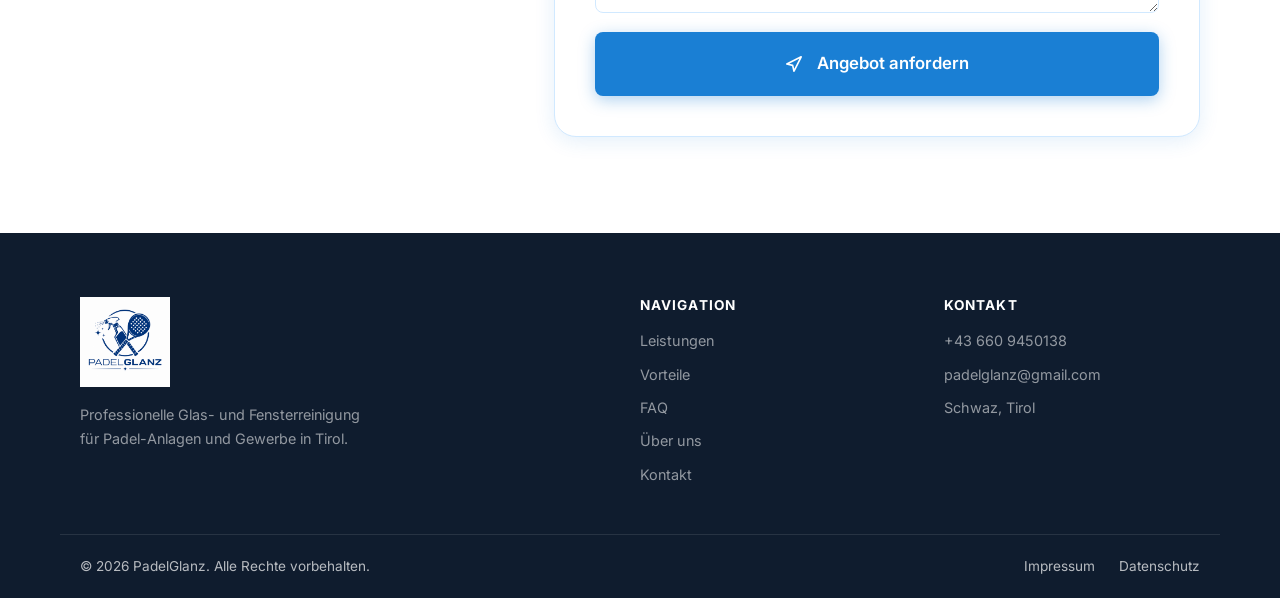
==== commit bdd7c74f: "Remove service card and feature item" ====
--- a/index.html
+++ b/index.html
@@ -144,7 +144,6 @@
             <ul class="service-features">
               <li>Streifenfreies Ergebnis</li>
               <li>Innen- &amp; Außenreinigung</li>
-              <li>Hochdruckvorreinigung</li>
             </ul>
           </div>
 
@@ -165,26 +164,6 @@
               <li>Algenschutz &amp; Desinfektion</li>
               <li>Metallpflege &amp; Rostschutz</li>
               <li>UV-Schutzbehandlung</li>
-            </ul>
-          </div>
-
-          <div class="service-card reveal">
-            <div class="service-icon">
-              <svg viewBox="0 0 48 48" fill="none" xmlns="http://www.w3.org/2000/svg" aria-hidden="true">
-                <rect width="48" height="48" rx="14" fill="#e6f4ff"/>
-                <rect x="9" y="9" width="30" height="30" rx="6" stroke="#1a7fd4" stroke-width="2.2" fill="none"/>
-                <path d="M9 24 L39 24" stroke="#1a7fd4" stroke-width="1.5"/>
-                <path d="M24 9 L24 39" stroke="#1a7fd4" stroke-width="1.5"/>
-                <circle cx="24" cy="24" r="5" stroke="#7ec8f7" stroke-width="2" fill="rgba(122,200,247,0.3)"/>
-              </svg>
-            </div>
-            <h3>Umrandung &amp; Bodenreinigung</h3>
-            <p>Gründliche Säuberung der gesamten Platzumrandung, Böden und
-            Eckelemente – für ein rundum gepflegtes Erscheinungsbild.</p>
-            <ul class="service-features">
-              <li>Hochdruckreinigung</li>
-              <li>Fugenreinigung</li>
-              <li>Belagsschutz</li>
             </ul>
           </div>
 
--- a/styles.css
+++ b/styles.css
@@ -1019,7 +1019,7 @@
   object-fit: cover;
   object-position: center top;
   display: block;
-  background: #1a3a5c;
+  background: #0d6e7a;
 }
 
 .team-name {
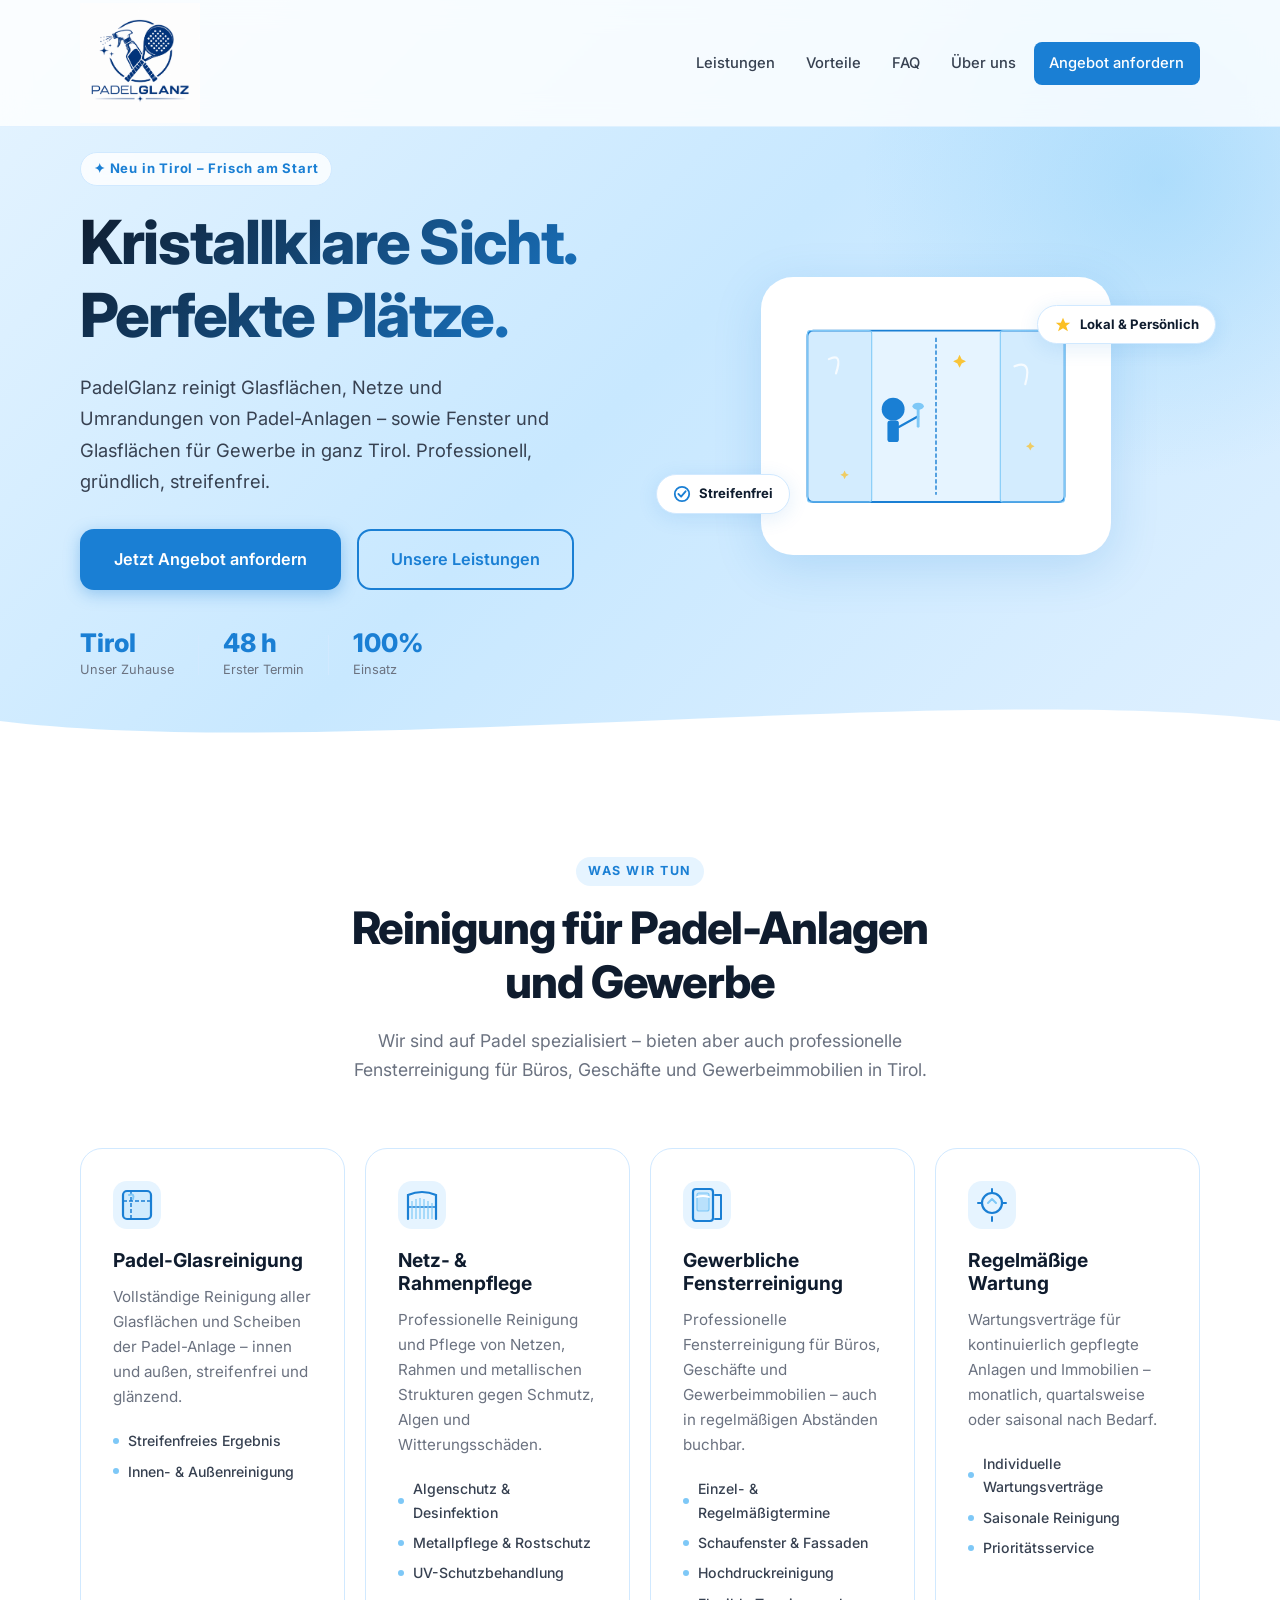
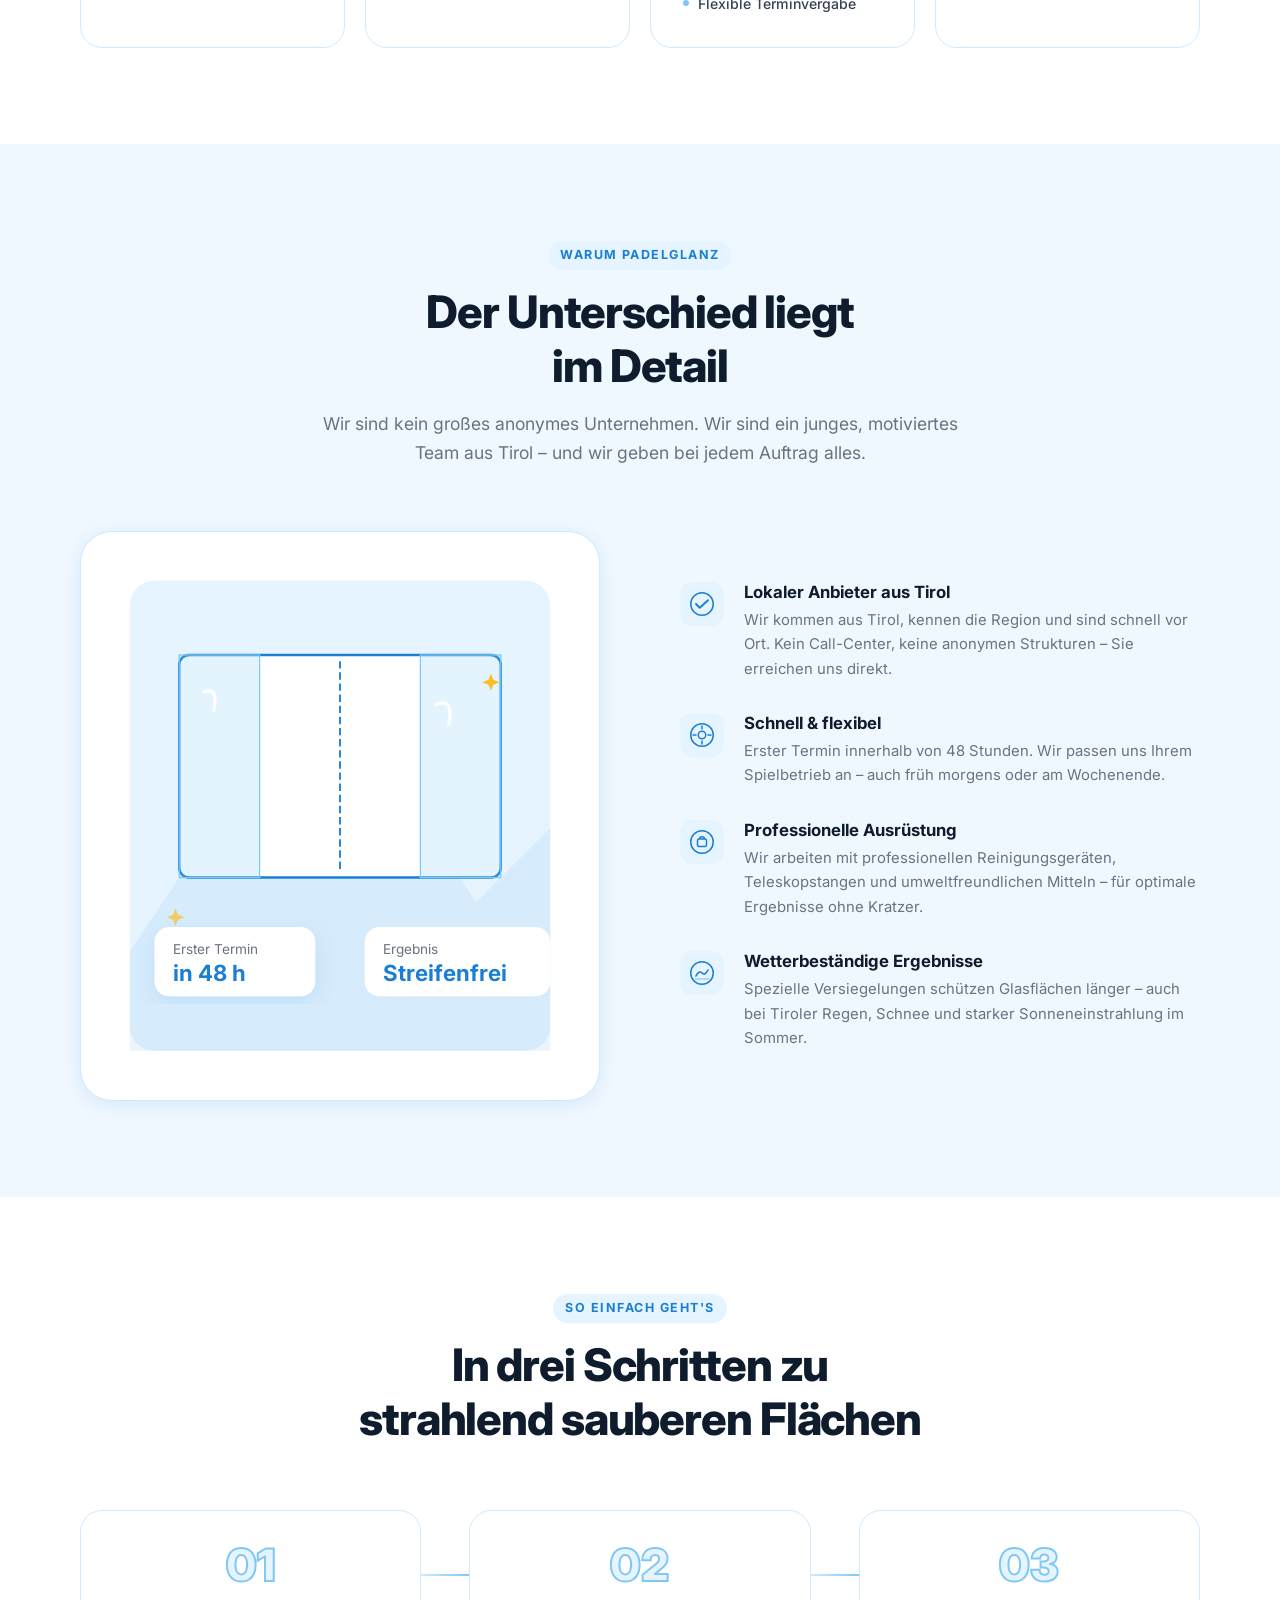
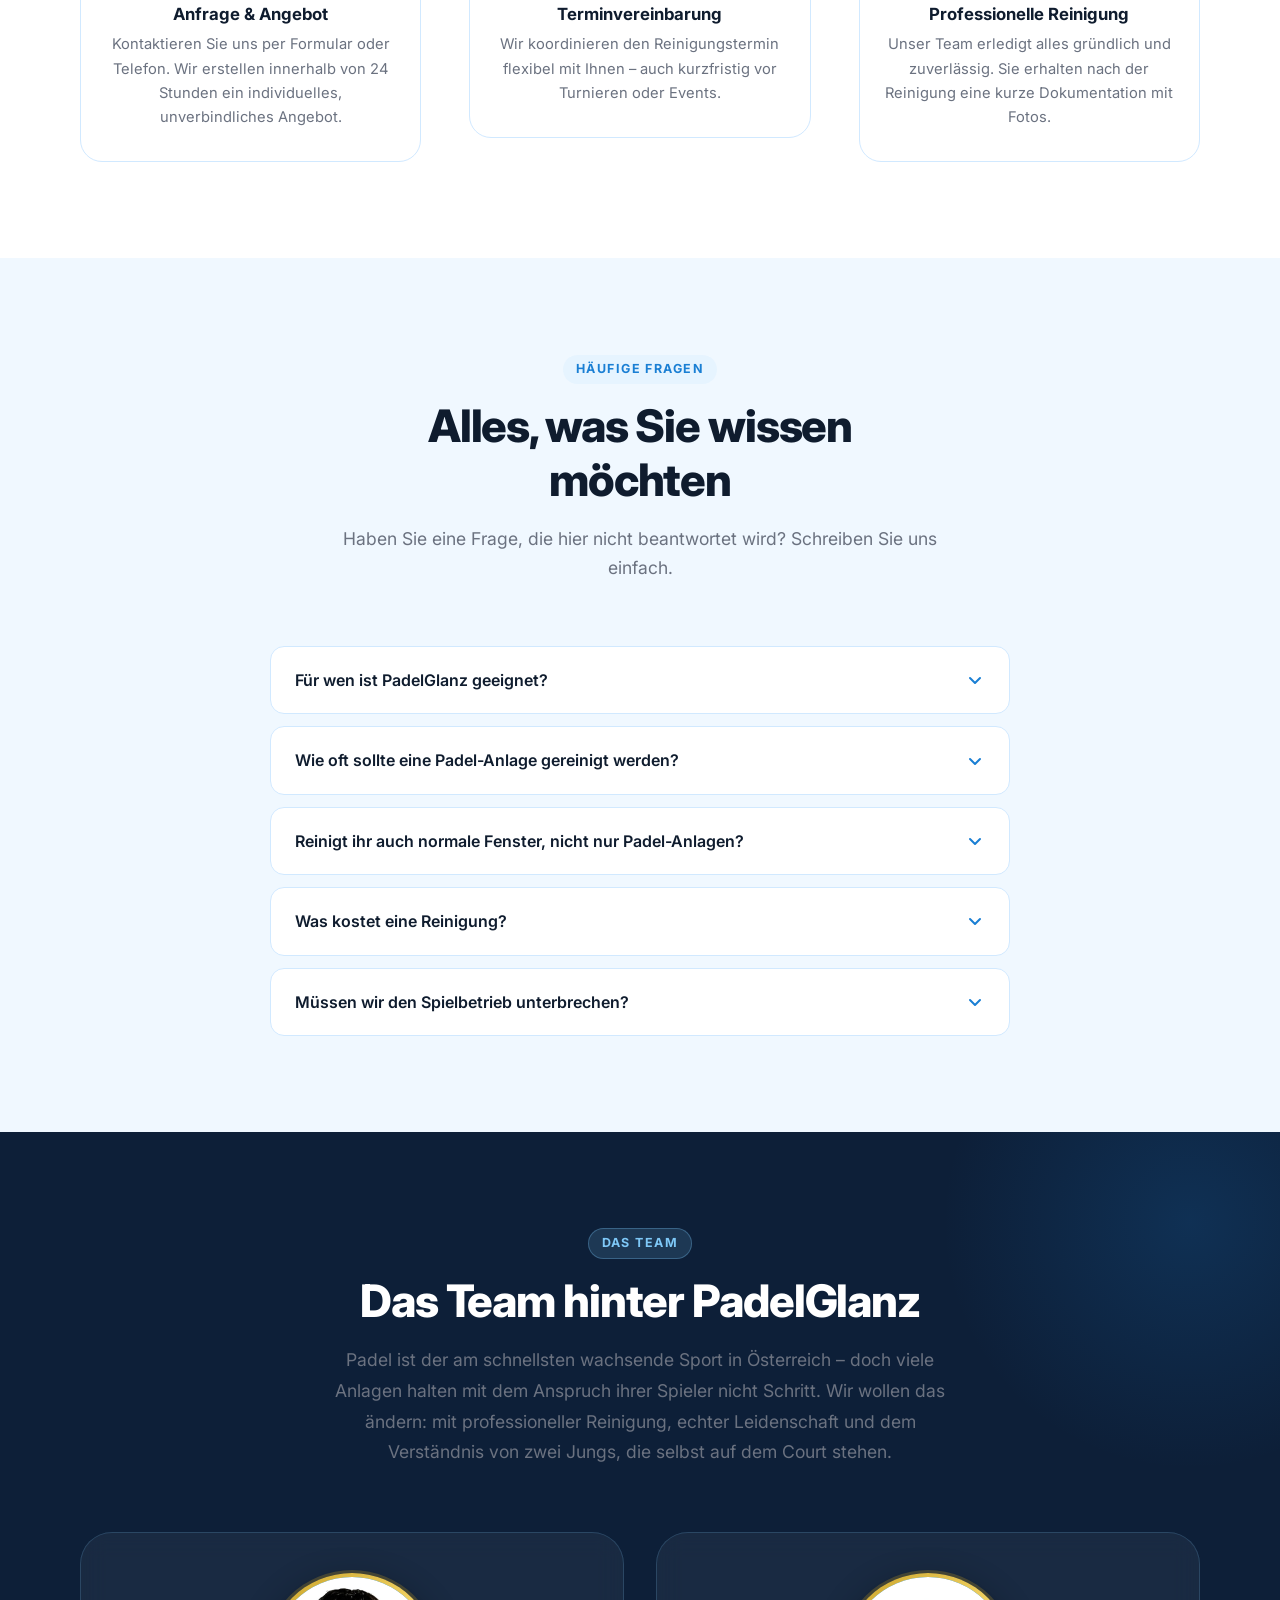
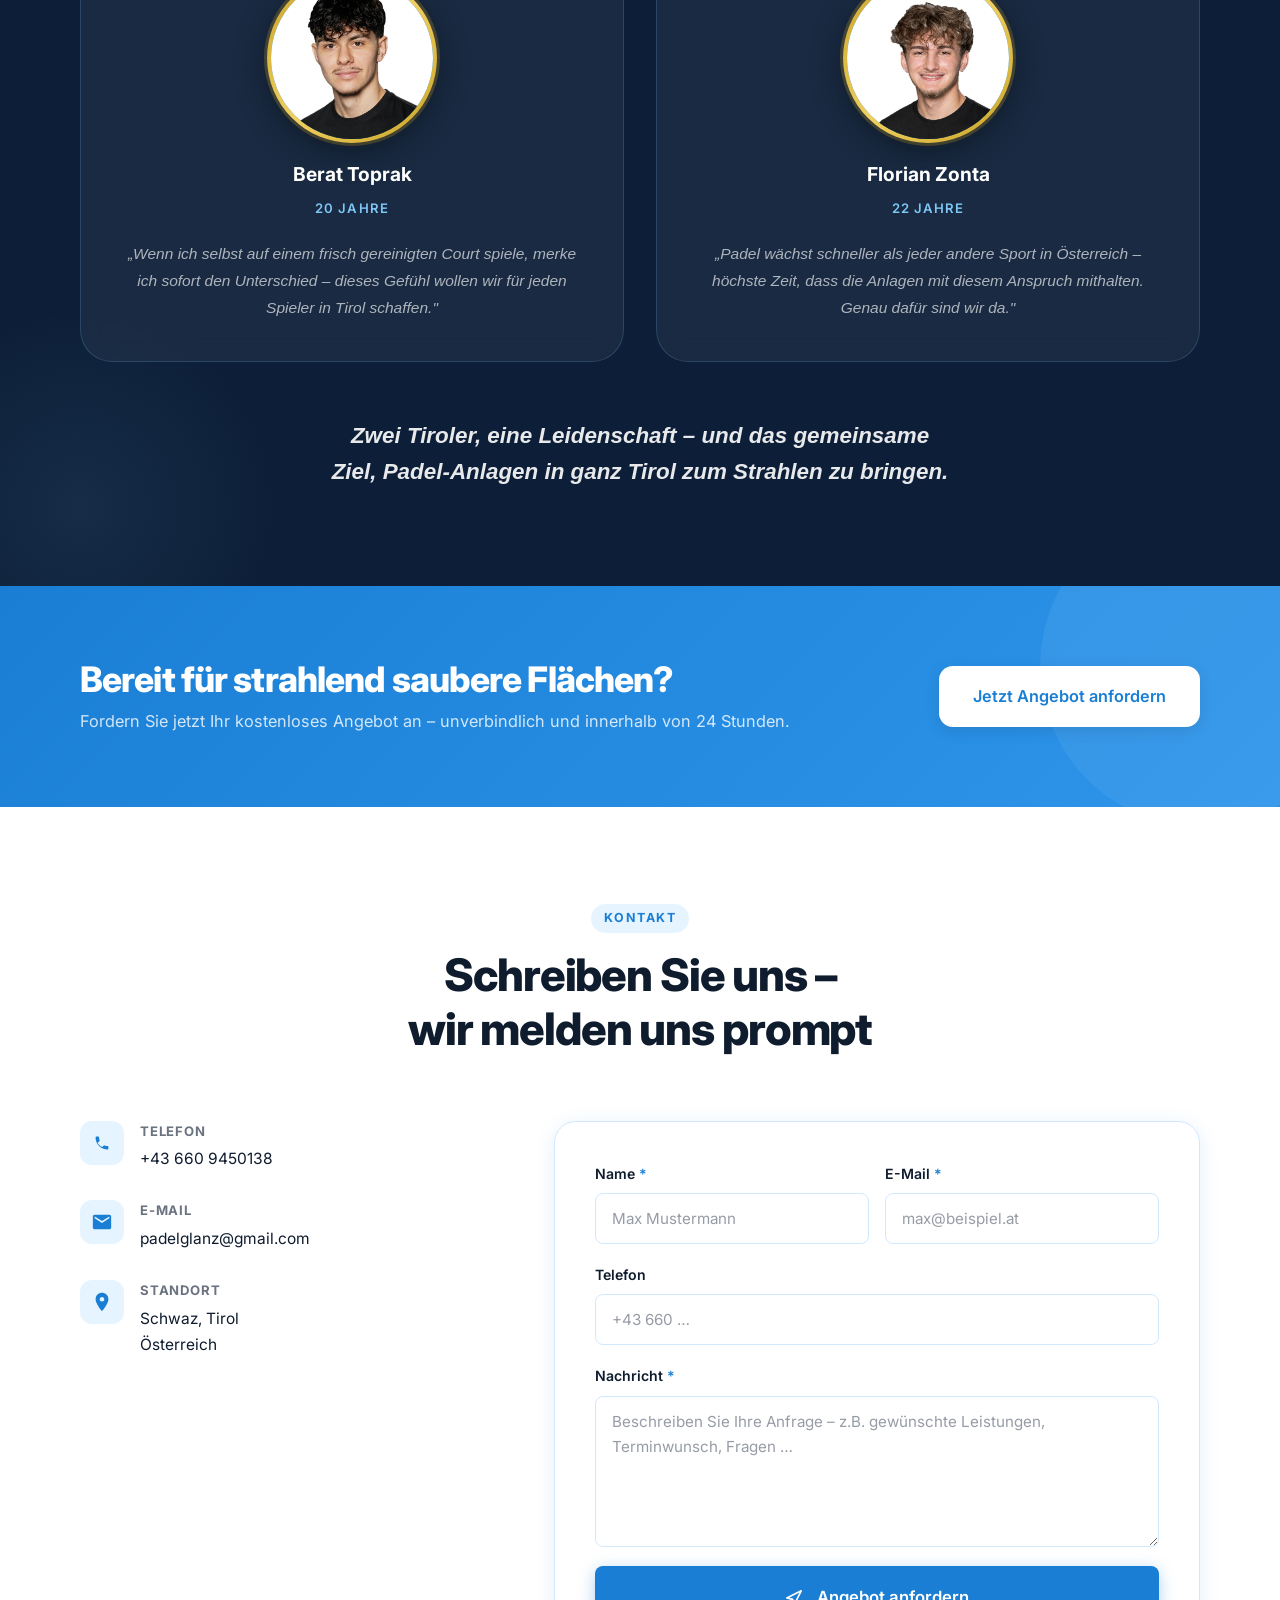
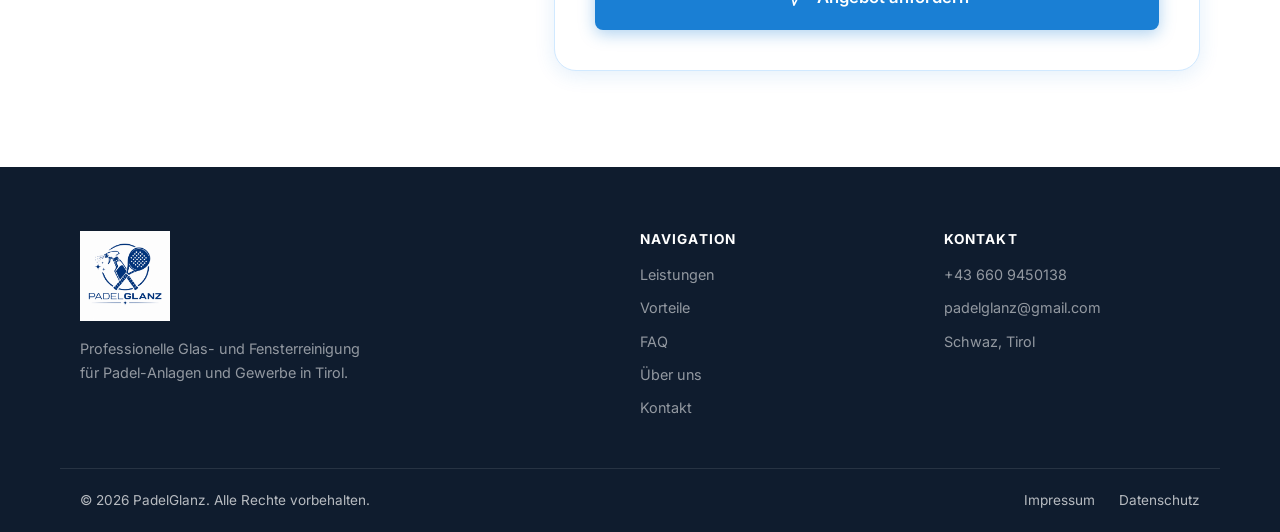
==== commit f56ad7d2: "Update Florian age to 22" ====
--- a/index.html
+++ b/index.html
@@ -476,7 +476,7 @@
               <img src="florian.jpg" alt="Florian Zonta" class="team-photo" />
             </div>
             <h3 class="team-name">Florian Zonta</h3>
-            <span class="team-age">23 Jahre</span>
+            <span class="team-age">22 Jahre</span>
             <blockquote class="team-quote">
               „Padel wächst schneller als jeder andere Sport in Österreich –
               höchste Zeit, dass die Anlagen mit diesem Anspruch mithalten.
--- a/styles.css
+++ b/styles.css
@@ -466,15 +466,15 @@
 /* ---------- Services ---------- */
 .services-grid {
   display: grid;
-  grid-template-columns: repeat(5, 1fr);
+  grid-template-columns: repeat(4, 1fr);
   gap: 1.25rem;
 }
 
-@media (max-width: 1100px) {
-  .services-grid { grid-template-columns: repeat(3, 1fr); }
-}
-
-@media (max-width: 700px) {
+@media (max-width: 1000px) {
+  .services-grid { grid-template-columns: repeat(2, 1fr); }
+}
+
+@media (max-width: 600px) {
   .services-grid { grid-template-columns: 1fr; }
 }
 
